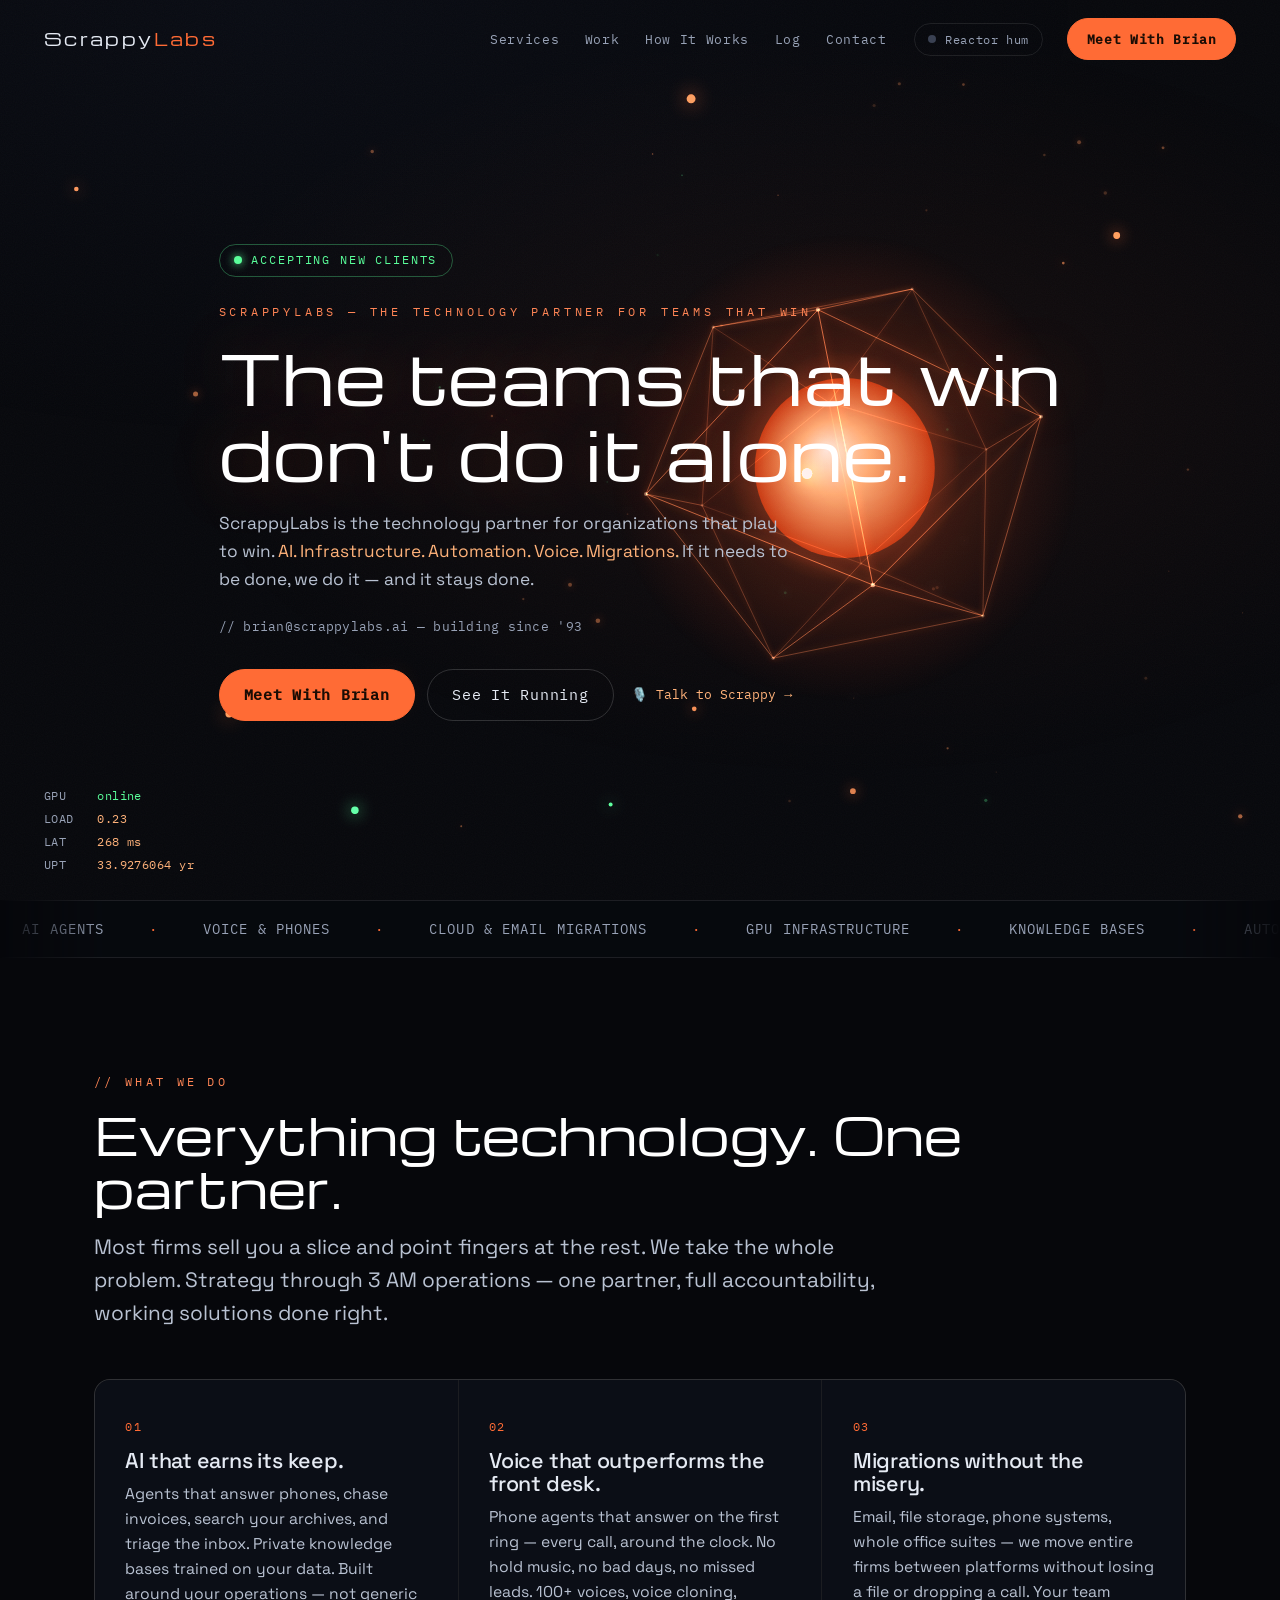
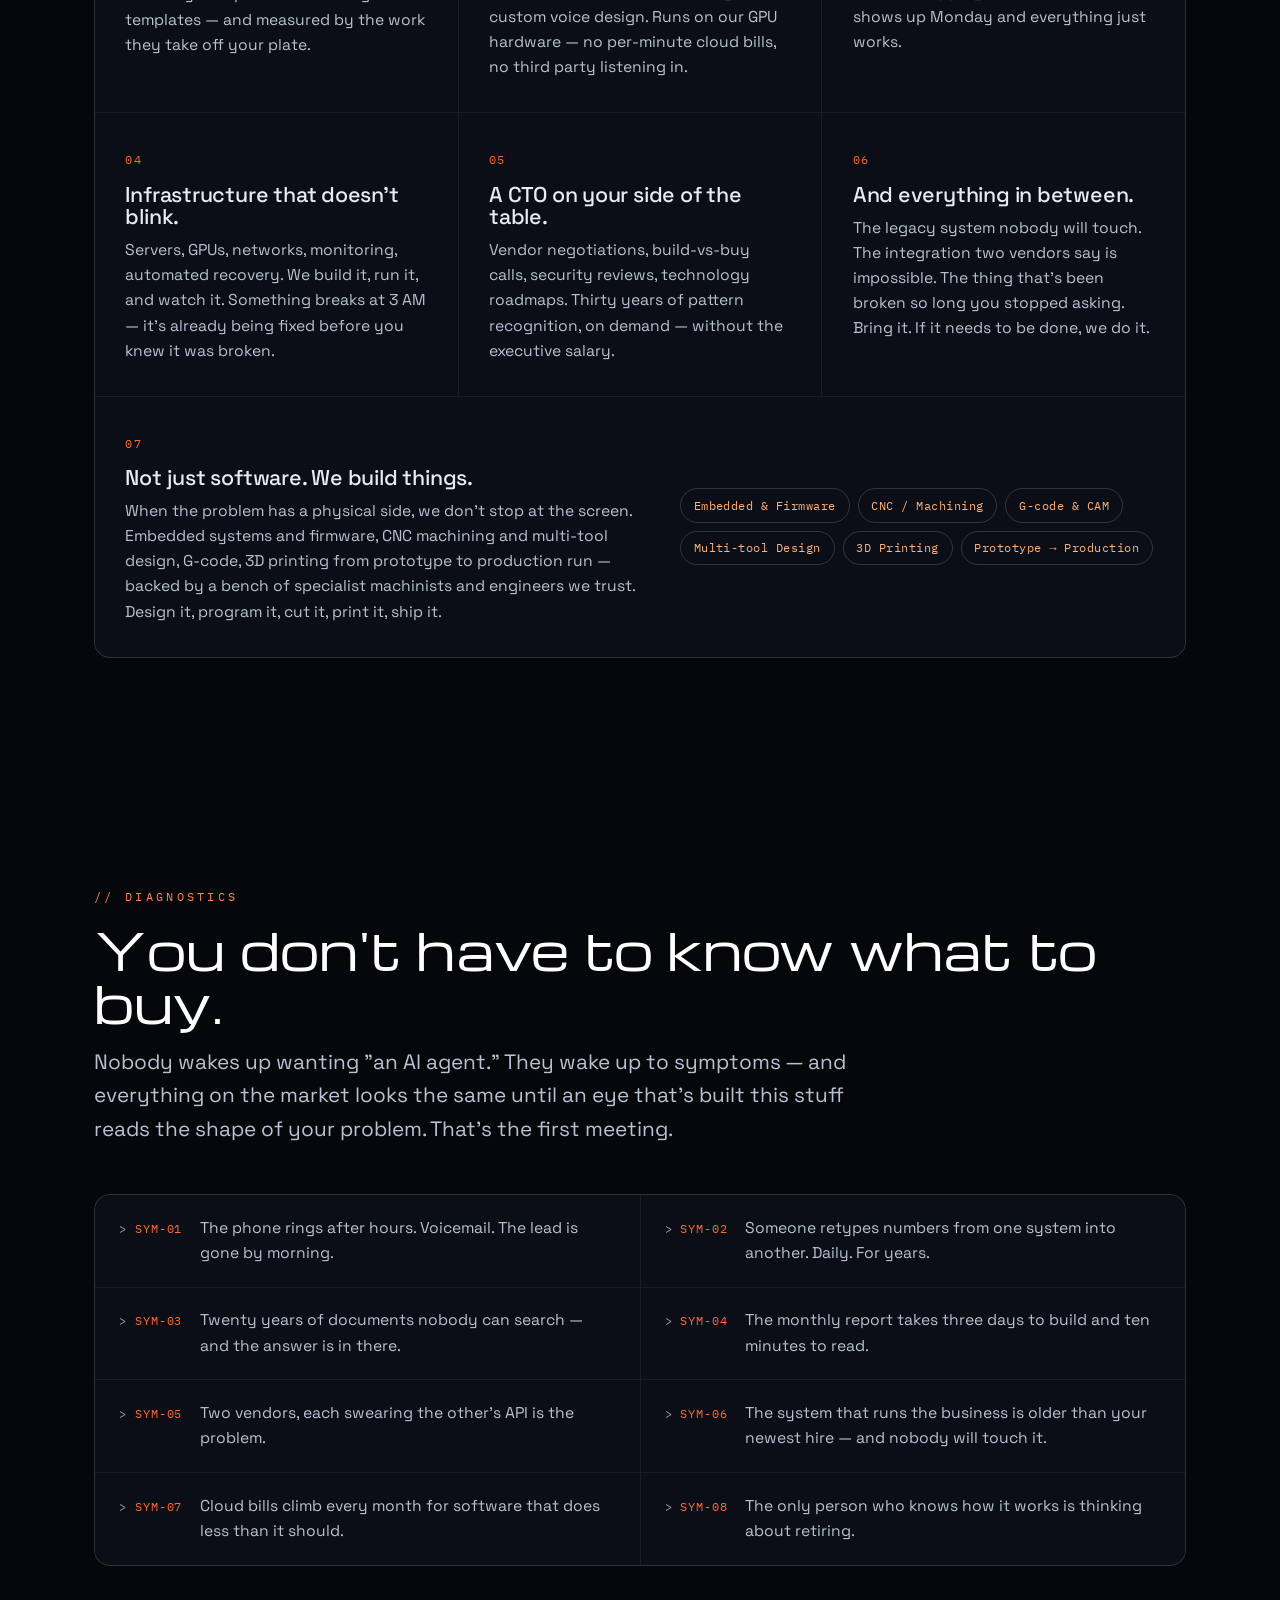
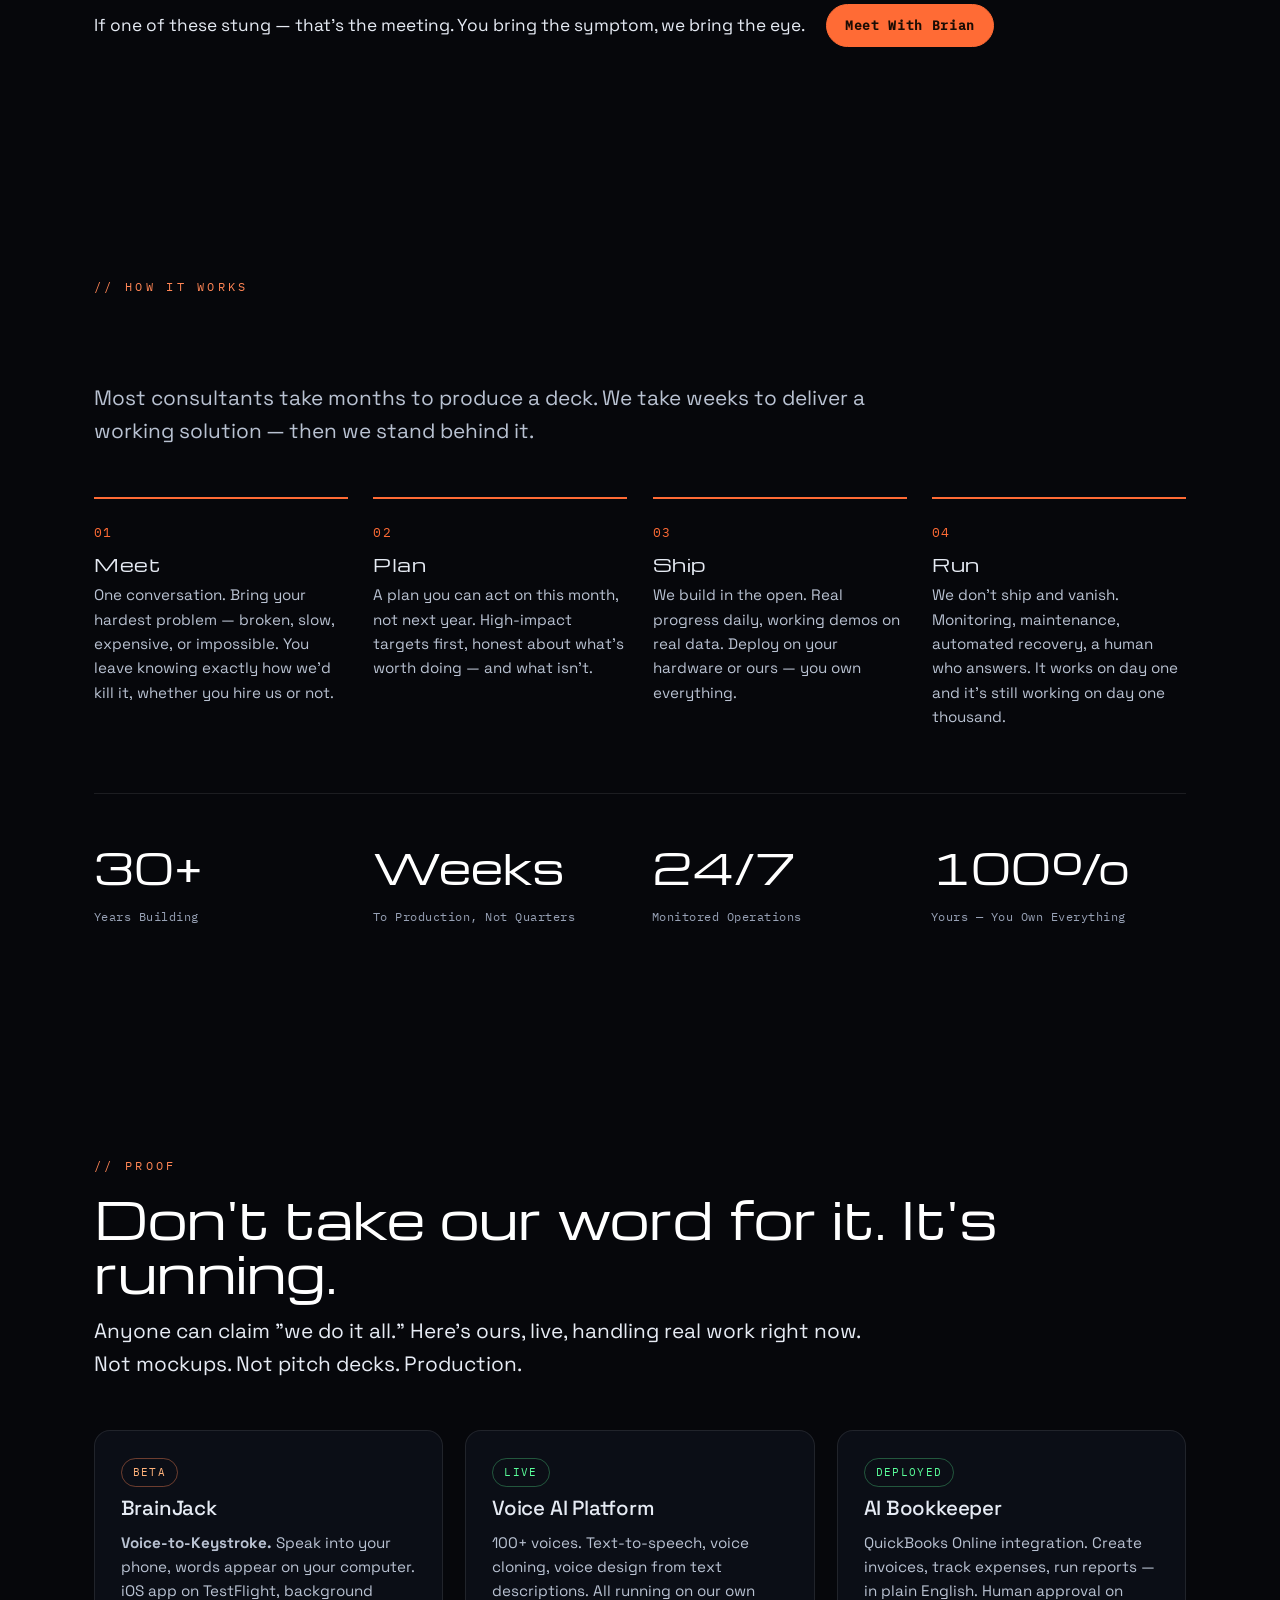
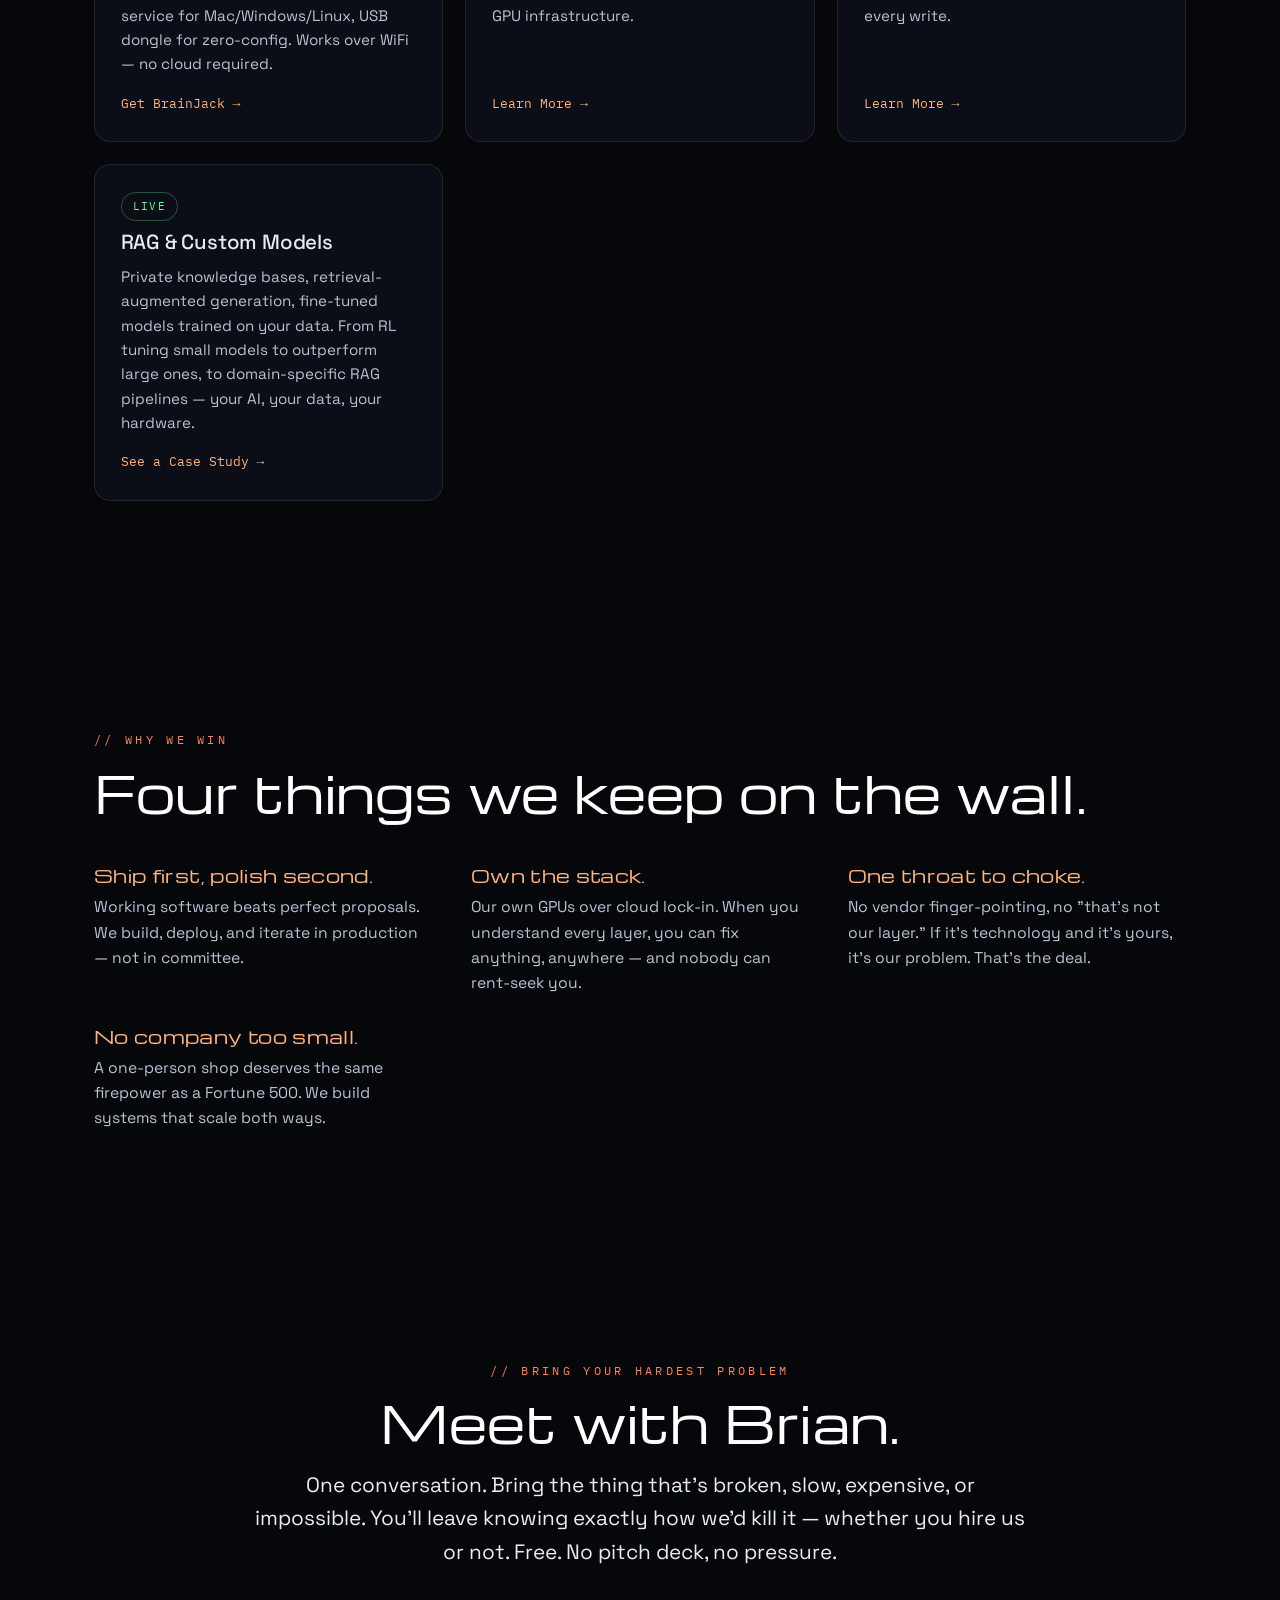
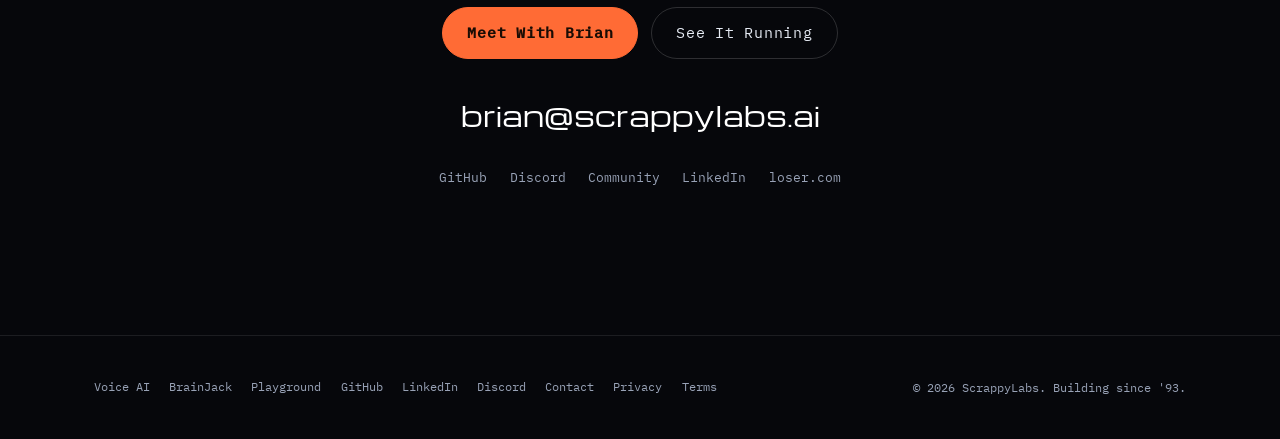
==== index.html @ 76e79419 "Rebrand: orbital-class compute-core dark theme Full visual rebrand inspired by the FAB25 orbital sho" ====
<!doctype html>
<html lang="en">
<head>
<meta charset="utf-8">
<meta name="viewport" content="width=device-width, initial-scale=1">
<title>ScrappyLabs — The Technology Partner for Teams That Win</title>
<meta name="description" content="AI. Infrastructure. Automation. Voice. Migrations. ScrappyLabs is the technology partner for organizations that play to win — one partner, full accountability, working software in weeks.">
<meta name="theme-color" content="#06070b">
<meta property="og:type" content="website">
<meta property="og:title" content="ScrappyLabs — The Technology Partner for Teams That Win">
<meta property="og:description" content="AI. Infrastructure. Automation. Voice. Migrations. If it needs to be done, we do it — and it stays done.">
<meta property="og:url" content="https://scrappylabs.ai/">
<meta property="og:image" content="https://scrappylabs.ai/og.jpg">
<meta property="og:image:width" content="1200">
<meta property="og:image:height" content="630">
<meta name="twitter:card" content="summary_large_image">
<link rel="icon" href="data:image/svg+xml,%3Csvg xmlns='http://www.w3.org/2000/svg' viewBox='0 0 64 64'%3E%3Crect width='64' height='64' rx='14' fill='%2306070b'/%3E%3Ccircle cx='32' cy='32' r='9' fill='%23ff6b35'/%3E%3Ccircle cx='32' cy='32' r='9' fill='none' stroke='%23ffb27a' stroke-width='1.5'/%3E%3Cg fill='none' stroke='%23ff6b35' stroke-width='2' opacity='.8'%3E%3Cellipse cx='32' cy='32' rx='20' ry='8' transform='rotate(28 32 32)'/%3E%3Cellipse cx='32' cy='32' rx='20' ry='8' transform='rotate(-28 32 32)'/%3E%3C/g%3E%3C/svg%3E">
<link rel="preload" href="assets/fonts/michroma-400.woff2" as="font" type="font/woff2" crossorigin>
<link rel="preload" href="assets/fonts/plexmono-400.woff2" as="font" type="font/woff2" crossorigin>
<link rel="stylesheet" href="styles.css">
</head>
<body>

<a class="skip" href="#hero">Skip to content</a>

<canvas id="core" aria-hidden="true"></canvas>
<div class="backdrop" aria-hidden="true"></div>
<div class="grain" aria-hidden="true"></div>

<header class="topbar">
  <a class="wordmark" href="#hero" aria-label="ScrappyLabs — home">Scrappy<b>Labs</b></a>
  <nav class="topnav" aria-label="Sections">
    <a href="#services">Services</a>
    <a href="#work">Work</a>
    <a href="#how">How It Works</a>
    <a href="/log">Log</a>
    <a href="#contact">Contact</a>
  </nav>
  <button id="hum-toggle" class="hum" type="button" aria-pressed="false" aria-label="Toggle reactor hum">
    <span class="hum-dot" aria-hidden="true"></span><span class="hum-label">Reactor hum</span>
  </button>
  <a class="btn btn-solid" href="mailto:brian@scrappylabs.ai">Meet With Brian</a>
</header>

<div class="hud" aria-hidden="true">
  <div class="hud-row"><span class="hud-k">GPU</span><span class="hud-v ok" id="t-gpu">online</span></div>
  <div class="hud-row"><span class="hud-k">LOAD</span><span class="hud-v" id="t-load">0.31</span></div>
  <div class="hud-row"><span class="hud-k">LAT</span><span class="hud-v" id="t-lat">240 ms</span></div>
  <div class="hud-row"><span class="hud-k">UPT</span><span class="hud-v" id="t-up">— yr</span></div>
</div>

<noscript>
  <p class="noscript-note">ScrappyLabs renders a live compute core here. With scripts off you still get the
  whole story below — the reactor just needs JavaScript.</p>
</noscript>

<main>

  <!-- ================================ HERO ================================ -->
  <section class="hero" id="hero">
    <div class="wrap">
      <span class="status"><span class="pip" aria-hidden="true"></span>Accepting new clients</span>
      <p class="kicker">ScrappyLabs — the technology partner for teams that win</p>
      <h1>The teams that win<br>don't do it alone.</h1>
      <p class="hero-sub">ScrappyLabs is the technology partner for organizations that play to win.
        <span class="em">AI. Infrastructure. Automation. Voice. Migrations.</span>
        If it needs to be done, we do it — and it stays done.</p>
      <p class="hero-meta">// brian@scrappylabs.ai — building since '93</p>
      <div class="hero-actions">
        <a class="btn btn-solid btn-lg" href="mailto:brian@scrappylabs.ai">Meet With Brian</a>
        <a class="btn btn-lg" href="#work">See It Running</a>
        <a class="talk" href="https://chatty.scrappylabs.ai/">🎙️ Talk to Scrappy →</a>
      </div>
    </div>
  </section>

  <!-- ============================== MARQUEE ============================== -->
  <div class="marquee" aria-hidden="true">
    <div class="marquee-track">
      <span>AI Agents</span><span>Voice &amp; Phones</span><span>Cloud &amp; Email Migrations</span><span>GPU Infrastructure</span><span>Knowledge Bases</span><span>Automation</span><span>Fractional CTO</span><span>Embedded &amp; CNC</span><span>3D Printing</span><span>24/7 Operations</span>
      <span>AI Agents</span><span>Voice &amp; Phones</span><span>Cloud &amp; Email Migrations</span><span>GPU Infrastructure</span><span>Knowledge Bases</span><span>Automation</span><span>Fractional CTO</span><span>Embedded &amp; CNC</span><span>3D Printing</span><span>24/7 Operations</span>
    </div>
  </div>

  <!-- ============================== SERVICES ============================== -->
  <section id="services">
    <div class="wrap">
      <p class="eyebrow reveal">// What We Do</p>
      <h2 class="h2 reveal">Everything technology. One partner.</h2>
      <p class="lede dim reveal d1">Most firms sell you a slice and point fingers at the rest. We take the whole
        problem. Strategy through 3 AM operations — one partner, full accountability, working solutions done right.</p>

      <div class="pillars">
        <div class="pillar reveal"><span class="n">01</span><h3>AI that earns its keep.</h3>
          <p>Agents that answer phones, chase invoices, search your archives, and triage the inbox. Private
          knowledge bases trained on your data. Built around your operations — not generic templates — and
          measured by the work they take off your plate.</p></div>
        <div class="pillar reveal d1"><span class="n">02</span><h3>Voice that outperforms the front desk.</h3>
          <p>Phone agents that answer on the first ring — every call, around the clock. No hold music, no bad
          days, no missed leads. 100+ voices, voice cloning, custom voice design. Runs on our GPU hardware —
          no per-minute cloud bills, no third party listening in.</p></div>
        <div class="pillar reveal d2"><span class="n">03</span><h3>Migrations without the misery.</h3>
          <p>Email, file storage, phone systems, whole office suites — we move entire firms between platforms
          without losing a file or dropping a call. Your team shows up Monday and everything just works.</p></div>
        <div class="pillar reveal"><span class="n">04</span><h3>Infrastructure that doesn't blink.</h3>
          <p>Servers, GPUs, networks, monitoring, automated recovery. We build it, run it, and watch it.
          Something breaks at 3 AM — it's already being fixed before you knew it was broken.</p></div>
        <div class="pillar reveal d1"><span class="n">05</span><h3>A CTO on your side of the table.</h3>
          <p>Vendor negotiations, build-vs-buy calls, security reviews, technology roadmaps. Thirty years of
          pattern recognition, on demand — without the executive salary.</p></div>
        <div class="pillar reveal d2"><span class="n">06</span><h3>And everything in between.</h3>
          <p>The legacy system nobody will touch. The integration two vendors say is impossible. The thing
          that's been broken so long you stopped asking. Bring it. If it needs to be done, we do it.</p></div>
        <div class="pillar wide reveal">
          <div><span class="n">07</span><h3>Not just software. We build things.</h3>
            <p>When the problem has a physical side, we don't stop at the screen. Embedded systems and firmware,
            CNC machining and multi-tool design, G-code, 3D printing from prototype to production run — backed by
            a bench of specialist machinists and engineers we trust. Design it, program it, cut it, print it, ship it.</p></div>
          <div class="chips">
            <span class="chip">Embedded &amp; Firmware</span><span class="chip">CNC / Machining</span>
            <span class="chip">G-code &amp; CAM</span><span class="chip">Multi-tool Design</span>
            <span class="chip">3D Printing</span><span class="chip">Prototype → Production</span>
          </div>
        </div>
      </div>
    </div>
  </section>

  <!-- ============================== DIAGNOSTICS ============================== -->
  <section id="diagnostics">
    <div class="wrap">
      <p class="eyebrow reveal">// Diagnostics</p>
      <h2 class="h2 reveal">You don't have to know what to buy.</h2>
      <p class="lede dim reveal d1">Nobody wakes up wanting "an AI agent." They wake up to symptoms — and
        everything on the market looks the same until an eye that's built this stuff reads the shape of
        your problem. That's the first meeting.</p>
      <ul class="symptoms" role="list">
        <li class="sym reveal"><span class="sym-id">SYM-01</span><p>The phone rings after hours. Voicemail. The lead is gone by morning.</p></li>
        <li class="sym reveal d1"><span class="sym-id">SYM-02</span><p>Someone retypes numbers from one system into another. Daily. For years.</p></li>
        <li class="sym reveal"><span class="sym-id">SYM-03</span><p>Twenty years of documents nobody can search — and the answer is in there.</p></li>
        <li class="sym reveal d1"><span class="sym-id">SYM-04</span><p>The monthly report takes three days to build and ten minutes to read.</p></li>
        <li class="sym reveal"><span class="sym-id">SYM-05</span><p>Two vendors, each swearing the other's API is the problem.</p></li>
        <li class="sym reveal d1"><span class="sym-id">SYM-06</span><p>The system that runs the business is older than your newest hire — and nobody will touch it.</p></li>
        <li class="sym reveal"><span class="sym-id">SYM-07</span><p>Cloud bills climb every month for software that does less than it should.</p></li>
        <li class="sym reveal d1"><span class="sym-id">SYM-08</span><p>The only person who knows how it works is thinking about retiring.</p></li>
      </ul>
      <p class="sym-closer reveal">If one of these stung — that's the meeting. You bring the symptom, we bring the eye.
        <a class="btn btn-solid" href="mailto:brian@scrappylabs.ai">Meet With Brian</a></p>
    </div>
  </section>

  <!-- ============================== HOW ============================== -->
  <section id="how">
    <div class="wrap">
      <p class="eyebrow reveal">// How It Works</p>
      <h2 class="h2 reveal">Meet. Plan. Ship. Run.</h2>
      <p class="lede dim reveal d1">Most consultants take months to produce a deck. We take weeks to deliver
        a working solution — then we stand behind it.</p>
      <div class="steps">
        <div class="step reveal"><span class="n">01</span><h3>Meet</h3>
          <p>One conversation. Bring your hardest problem — broken, slow, expensive, or impossible. You leave
          knowing exactly how we'd kill it, whether you hire us or not.</p></div>
        <div class="step reveal d1"><span class="n">02</span><h3>Plan</h3>
          <p>A plan you can act on this month, not next year. High-impact targets first, honest about what's
          worth doing — and what isn't.</p></div>
        <div class="step reveal d2"><span class="n">03</span><h3>Ship</h3>
          <p>We build in the open. Real progress daily, working demos on real data. Deploy on your hardware or
          ours — you own everything.</p></div>
        <div class="step reveal d3"><span class="n">04</span><h3>Run</h3>
          <p>We don't ship and vanish. Monitoring, maintenance, automated recovery, a human who answers. It
          works on day one and it's still working on day one thousand.</p></div>
      </div>
      <div class="stats">
        <div class="stat reveal"><div class="big">30+</div><div class="lab">Years Building</div></div>
        <div class="stat reveal d1"><div class="big">Weeks</div><div class="lab">To Production, Not Quarters</div></div>
        <div class="stat reveal d2"><div class="big">24/7</div><div class="lab">Monitored Operations</div></div>
        <div class="stat reveal d3"><div class="big">100%</div><div class="lab">Yours — You Own Everything</div></div>
      </div>
    </div>
  </section>

  <!-- ============================== PROOF ============================== -->
  <section id="work">
    <div class="wrap">
      <p class="eyebrow reveal">// Proof</p>
      <h2 class="h2 reveal">Don't take our word for it. It's running.</h2>
      <p class="lede reveal d1">Anyone can claim "we do it all." Here's ours, live, handling real work right now.
        <br>Not mockups. Not pitch decks. Production.</p>
      <div class="proof-grid">
        <article class="card reveal"><span class="tag beta">Beta</span>
          <h3>BrainJack</h3><p><strong>Voice-to-Keystroke.</strong> Speak into your phone, words appear on your
          computer. iOS app on TestFlight, background service for Mac/Windows/Linux, USB dongle for zero-config.
          Works over WiFi — no cloud required.</p>
          <a class="go" href="https://brainjack.ai">Get BrainJack</a></article>
        <article class="card reveal d1"><span class="tag">Live</span>
          <h3>Voice AI Platform</h3><p>100+ voices. Text-to-speech, voice cloning, voice design from text
          descriptions. All running on our own GPU infrastructure.</p>
          <a class="go" href="https://tts.scrappylabs.ai">Learn More</a></article>
        <article class="card reveal d2"><span class="tag">Deployed</span>
          <h3>AI Bookkeeper</h3><p>QuickBooks Online integration. Create invoices, track expenses, run reports —
          in plain English. Human approval on every write.</p>
          <a class="go" href="/qb-agent">Learn More</a></article>
        <article class="card reveal d3"><span class="tag">Live</span>
          <h3>RAG &amp; Custom Models</h3><p>Private knowledge bases, retrieval-augmented generation, fine-tuned
          models trained on your data. From RL tuning small models to outperform large ones, to domain-specific
          RAG pipelines — your AI, your data, your hardware.</p>
          <a class="go" href="/three-tier-memory">See a Case Study</a></article>
      </div>
    </div>
  </section>

  <!-- ============================== PRINCIPLES ============================== -->
  <section id="why">
    <div class="wrap">
      <p class="eyebrow reveal">// Why We Win</p>
      <h2 class="h2 reveal">Four things we keep on the wall.</h2>
      <div class="prin">
        <div class="reveal"><h3>Ship first, polish second.</h3>
          <p>Working software beats perfect proposals. We build, deploy, and iterate in production — not in committee.</p></div>
        <div class="reveal d1"><h3>Own the stack.</h3>
          <p>Our own GPUs over cloud lock-in. When you understand every layer, you can fix anything, anywhere —
          and nobody can rent-seek you.</p></div>
        <div class="reveal d2"><h3>One throat to choke.</h3>
          <p>No vendor finger-pointing, no "that's not our layer." If it's technology and it's yours, it's our
          problem. That's the deal.</p></div>
        <div class="reveal d3"><h3>No company too small.</h3>
          <p>A one-person shop deserves the same firepower as a Fortune 500. We build systems that scale both ways.</p></div>
      </div>
    </div>
  </section>

  <!-- ============================== CONTACT ============================== -->
  <section id="contact" class="contact">
    <div class="wrap">
      <p class="eyebrow reveal">// Bring Your Hardest Problem</p>
      <h2 class="h2 reveal">Meet with Brian.</h2>
      <p class="lede reveal d1">One conversation. Bring the thing that's broken, slow, expensive, or impossible.
        You'll leave knowing exactly how we'd kill it — whether you hire us or not. Free. No pitch deck, no pressure.</p>
      <div class="contact-actions reveal d1">
        <a class="btn btn-solid btn-lg" href="mailto:brian@scrappylabs.ai">Meet With Brian</a>
        <a class="btn btn-lg" href="#work">See It Running</a>
      </div>
      <a class="mail reveal d2" href="mailto:brian@scrappylabs.ai">brian@scrappylabs.ai</a>
      <div class="social reveal d2">
        <a href="https://github.com/scrappylabsai">GitHub</a>
        <a href="https://discord.gg/ekRv2zJCHT">Discord</a>
        <a href="https://www.patreon.com/cw/brianjack">Community</a>
        <a href="https://www.linkedin.com/in/brian-connelly-3b6a451">LinkedIn</a>
        <a href="https://loser.com">loser.com</a>
      </div>
    </div>
  </section>
</main>

<footer class="foot">
  <div class="wrap">
    <div class="foot-links">
      <a href="https://tts.scrappylabs.ai">Voice AI</a>
      <a href="https://brainjack.ai">BrainJack</a>
      <a href="/scrappy-tools">Playground</a>
      <a href="https://github.com/scrappylabsai">GitHub</a>
      <a href="https://www.linkedin.com/in/brian-connelly-3b6a451">LinkedIn</a>
      <a href="https://discord.gg/ekRv2zJCHT">Discord</a>
      <a href="mailto:brian@scrappylabs.ai">Contact</a>
      <a href="/privacy">Privacy</a>
      <a href="/tos">Terms</a>
    </div>
    <small>© <span id="year">2026</span> ScrappyLabs. Building since '93.</small>
  </div>
</footer>

<script type="module" src="js/main.js"></script>
</body>
</html>
---- styles.css ----
/* ===================================================================
   ScrappyLabs — orbital-class dark rebrand. Compute-core theme.
   =================================================================== */

@font-face{font-family:'Michroma';src:url('assets/fonts/michroma-400.woff2') format('woff2');font-weight:400;font-display:swap}
@font-face{font-family:'Space Grotesk';src:url('assets/fonts/spacegrotesk-var.woff2') format('woff2');font-weight:300 700;font-display:swap}
@font-face{font-family:'Plex Mono';src:url('assets/fonts/plexmono-400.woff2') format('woff2');font-weight:400;font-display:swap}
@font-face{font-family:'Plex Mono';src:url('assets/fonts/plexmono-500.woff2') format('woff2');font-weight:500;font-display:swap}

:root{
  --bg:#06070b; --bg2:#0b0e16; --panel:#0d111b;
  --ink:#e6ebf4; --body:#b9c2d2; --muted:#98a2b6;
  --line:rgba(255,255,255,.09); --line2:rgba(255,255,255,.16);
  --amber:#ff6b35; --amber-hi:#ff8555; --amber-ink:#ffb27a;
  --green:#5aff9a; --green-dim:#2ed573;
  --disp:'Michroma',sans-serif;
  --sans:'Space Grotesk',system-ui,sans-serif;
  --mono:'Plex Mono',ui-monospace,monospace;
  --wrap:1180px;
}

*{box-sizing:border-box}
html{scroll-behavior:smooth; overflow-x:hidden}
@media (prefers-reduced-motion:reduce){html{scroll-behavior:auto}}
body{
  margin:0; background:var(--bg); color:var(--body);
  font-family:var(--sans); font-size:17px; line-height:1.6;
  -webkit-font-smoothing:antialiased; overflow-x:hidden;
}
h1,h2,h3{color:var(--ink); line-height:1.05; margin:0; font-weight:500}
p{margin:0}
a{color:inherit; text-decoration:none}

/* ---- skip + focus ---- */
.skip{position:fixed; left:12px; top:-60px; z-index:100; background:var(--amber); color:#1a0c04;
  padding:.6rem 1rem; border-radius:8px; font-weight:600; transition:top .15s}
.skip:focus{top:12px}
:focus-visible{outline:2.5px solid var(--amber-hi); outline-offset:3px; border-radius:4px}

.wrap{max-width:var(--wrap); margin:0 auto; padding:0 clamp(20px,5vw,44px)}
.mono{font-family:var(--mono)}
.kicker{font-family:var(--mono); font-size:.74rem; letter-spacing:.32em; text-transform:uppercase;
  color:var(--amber-hi); margin-bottom:1.1rem}

/* =============================== backdrop =============================== */
#core{position:fixed; inset:0; width:100vw; height:100vh; z-index:0; pointer-events:none}
.backdrop{position:fixed; inset:0; z-index:0; pointer-events:none;
  background:
    radial-gradient(90% 70% at 66% 45%, rgba(255,107,53,.06), transparent 60%),
    radial-gradient(120% 90% at 20% 0%, rgba(60,90,160,.05), transparent 55%);
}
.grain{position:fixed; inset:0; z-index:0; pointer-events:none; opacity:.035; mix-blend-mode:screen;
  background-image:url("data:image/svg+xml,%3Csvg xmlns='http://www.w3.org/2000/svg' width='140' height='140'%3E%3Cfilter id='n'%3E%3CfeTurbulence type='fractalNoise' baseFrequency='.9' numOctaves='2'/%3E%3C/filter%3E%3Crect width='100%25' height='100%25' filter='url(%23n)'/%3E%3C/svg%3E")}
main,.topbar,.hud,.foot{position:relative; z-index:2}

/* =============================== topbar =============================== */
.topbar{position:fixed; top:0; left:0; right:0; z-index:40;
  display:flex; align-items:center; gap:1.5rem;
  padding:1.1rem clamp(20px,5vw,44px);
  transition:background .3s, border-color .3s, backdrop-filter .3s;
  border-bottom:1px solid transparent}
html.scrolled .topbar{background:rgba(6,7,11,.72); backdrop-filter:blur(14px); border-bottom-color:var(--line)}
.wordmark{font-family:var(--disp); font-size:1.06rem; letter-spacing:.14em; color:var(--ink); white-space:nowrap}
.wordmark b{color:var(--amber); font-weight:400}
.topnav{display:flex; gap:1.6rem; margin-left:auto; font-family:var(--mono); font-size:.82rem; letter-spacing:.05em}
.topnav a{color:var(--muted); padding:.3rem 0; position:relative; transition:color .2s}
.topnav a:hover,.topnav a[aria-current]{color:var(--ink)}
.topnav a[aria-current]::after{content:''; position:absolute; left:0; right:0; bottom:-3px; height:1.5px; background:var(--amber)}
.btn{display:inline-flex; align-items:center; gap:.5rem; font-family:var(--mono); font-size:.82rem;
  letter-spacing:.05em; padding:.62rem 1.15rem; border-radius:999px; border:1px solid var(--line2);
  color:var(--ink); background:transparent; cursor:pointer; transition:.2s; white-space:nowrap}
.btn:hover{border-color:var(--amber); color:#fff}
.btn-solid{background:var(--amber); border-color:var(--amber); color:#1a0c04; font-weight:600}
.btn-solid:hover{background:var(--amber-hi); border-color:var(--amber-hi); color:#150a03}
.btn-lg{font-size:.92rem; padding:.82rem 1.5rem}
.hum{display:inline-flex; align-items:center; gap:.55rem; margin-left:.2rem;
  font-family:var(--mono); font-size:.74rem; letter-spacing:.05em; color:var(--muted);
  border:1px solid var(--line); background:transparent; border-radius:999px; padding:.5rem .85rem; cursor:pointer; transition:.2s}
.hum:hover{border-color:var(--line2); color:var(--body)}
.hum-dot{width:8px; height:8px; border-radius:50%; background:#3a4152; transition:.25s}
.hum[aria-pressed=true] .hum-dot{background:var(--amber); box-shadow:0 0 10px var(--amber)}
@media(max-width:860px){.topnav{display:none} .wordmark{margin-right:auto}}

/* =============================== HUD =============================== */
.hud{position:fixed; left:clamp(20px,5vw,44px); bottom:26px; z-index:30;
  display:grid; gap:.28rem; font-family:var(--mono); font-size:.72rem; letter-spacing:.04em;
  transition:opacity .4s}
html.scrolled .hud{opacity:0; pointer-events:none}
.hud-row{display:grid; grid-template-columns:42px auto; align-items:baseline; gap:.7rem}
.hud-k{color:var(--muted)}
.hud-v{color:var(--amber-ink)}
.hud-v.ok{color:var(--green)}
@media(max-width:860px){.hud{display:none}}

/* =============================== hero =============================== */
.hero{min-height:100svh; display:flex; flex-direction:column; justify-content:center;
  padding-top:9rem; padding-bottom:5rem}
.hero .wrap{max-width:var(--wrap)}
.status{display:inline-flex; align-items:center; gap:.6rem; font-family:var(--mono);
  font-size:.72rem; letter-spacing:.16em; text-transform:uppercase; color:var(--green);
  border:1px solid rgba(90,255,154,.32); border-radius:999px; padding:.42rem .9rem; margin-bottom:1.6rem}
.status .pip{width:8px; height:8px; border-radius:50%; background:var(--green); box-shadow:0 0 10px var(--green)}
@media(prefers-reduced-motion:no-preference){.status .pip{animation:blink 2.4s infinite}}
@keyframes blink{0%,72%,100%{opacity:1}80%,92%{opacity:.35}}
.hero h1{font-family:var(--disp); font-weight:400; letter-spacing:.015em;
  font-size:clamp(2.05rem,5.2vw,4.3rem); line-height:1.14; color:#fff; margin:.2rem 0 1.2rem;
  max-width:15ch; text-shadow:0 0 60px rgba(255,107,53,.28)}
.hero-sub{max-width:52ch; color:var(--body); font-size:1.08rem}
.hero-sub .em{color:var(--amber-ink)}
.hero-meta{font-family:var(--mono); font-size:.82rem; color:var(--muted); margin-top:1.4rem; letter-spacing:.02em}
.hero-actions{display:flex; flex-wrap:wrap; align-items:center; gap:.8rem; margin-top:2rem}
.hero-actions .talk{color:var(--amber-ink); font-family:var(--mono); font-size:.84rem; margin-left:.3rem}
.hero-actions .talk:hover{color:var(--amber-hi)}

/* =============================== marquee =============================== */
.marquee{border-top:1px solid var(--line); border-bottom:1px solid var(--line);
  padding:1.05rem 0; overflow:hidden; -webkit-mask-image:linear-gradient(90deg,transparent,#000 8%,#000 92%,transparent);
          mask-image:linear-gradient(90deg,transparent,#000 8%,#000 92%,transparent);
  background:rgba(9,11,17,.55)}
.marquee-track{display:flex; gap:0; width:max-content; font-family:var(--mono); font-size:.86rem;
  letter-spacing:.08em; text-transform:uppercase; color:var(--muted); will-change:transform}
@media(prefers-reduced-motion:no-preference){.marquee-track{animation:scroll 46s linear infinite}}
.marquee-track span{padding:0 1.4rem; white-space:nowrap}
.marquee-track span::after{content:'·'; color:var(--amber); margin-left:2.8rem}
@keyframes scroll{to{transform:translateX(-50%)}}

/* =============================== sections =============================== */
section{padding:clamp(4.5rem,9vw,7.5rem) 0}
.eyebrow{font-family:var(--mono); font-size:.74rem; letter-spacing:.28em; text-transform:uppercase;
  color:var(--amber-hi); margin-bottom:1rem}
.h2{font-family:var(--disp); font-weight:400; font-size:clamp(1.9rem,4.2vw,3.1rem); color:#fff;
  letter-spacing:.005em; line-height:1.08; margin-bottom:1rem}
.lede{font-size:clamp(1.1rem,2vw,1.3rem); color:var(--ink); max-width:60ch}
.lede.dim{color:var(--body)}

/* pillars */
.pillars{display:grid; grid-template-columns:repeat(auto-fit,minmax(300px,1fr)); gap:1px;
  margin-top:3rem; border:1px solid var(--line); border-radius:16px; overflow:hidden; background:var(--line)}
.pillar{background:var(--bg2); padding:2rem 1.9rem; transition:background .3s}
.pillar:hover{background:var(--panel)}
.pillar .n{font-family:var(--mono); font-size:.78rem; color:var(--amber); letter-spacing:.1em}
.pillar h3{font-size:1.34rem; margin:.7rem 0 .6rem; letter-spacing:-.01em}
.pillar p{font-size:.98rem; color:var(--body)}
.pillar.wide{grid-column:1/-1; display:grid; grid-template-columns:1.1fr 1fr; gap:2rem; align-items:center}
.chips{display:flex; flex-wrap:wrap; gap:.5rem}
.chip{font-family:var(--mono); font-size:.76rem; letter-spacing:.04em; color:var(--amber-ink);
  border:1px solid var(--line2); border-radius:999px; padding:.4rem .8rem}
@media(max-width:720px){.pillar.wide{grid-template-columns:1fr}}

/* diagnostics */
.symptoms{list-style:none; margin:3rem 0 0; padding:0; display:grid;
  grid-template-columns:repeat(auto-fit,minmax(min(420px,100%),1fr)); gap:1px;
  border:1px solid var(--line); border-radius:16px; overflow:hidden; background:var(--line)}
.sym{background:var(--bg2); padding:1.3rem 1.5rem; display:grid; grid-template-columns:auto 1fr;
  gap:1.1rem; align-items:baseline; transition:background .3s}
.sym:hover{background:var(--panel)}
.sym-id{font-family:var(--mono); font-size:.72rem; letter-spacing:.08em; color:var(--amber); white-space:nowrap}
.sym-id::before{content:'> '; color:var(--muted)}
.sym p{font-size:.98rem; color:var(--body)}
.sym-closer{margin-top:2.4rem; display:flex; flex-wrap:wrap; align-items:center; gap:1.3rem;
  font-size:1.08rem; color:var(--ink)}

/* how it works */
.steps{display:grid; grid-template-columns:repeat(auto-fit,minmax(230px,1fr)); gap:1.6rem; margin-top:3rem}
.step{border-top:2px solid var(--amber); padding-top:1.2rem}
.step .n{font-family:var(--mono); font-size:.82rem; color:var(--amber); letter-spacing:.1em}
.step h3{font-family:var(--disp); font-size:1.15rem; margin:.6rem 0 .6rem; letter-spacing:.03em}
.step p{font-size:.95rem; color:var(--body)}
.stats{display:grid; grid-template-columns:repeat(auto-fit,minmax(160px,1fr)); gap:1.5rem; margin-top:4rem;
  border-top:1px solid var(--line); padding-top:2.5rem}
.stat .big{font-family:var(--disp); font-size:clamp(1.8rem,4vw,2.6rem); color:#fff}
.stat .lab{font-family:var(--mono); font-size:.76rem; color:var(--muted); letter-spacing:.04em; margin-top:.4rem}

/* proof */
.proof-grid{display:grid; grid-template-columns:repeat(auto-fit,minmax(280px,1fr)); gap:1.4rem; margin-top:3rem}
.card{background:var(--bg2); border:1px solid var(--line); border-radius:16px; padding:1.7rem 1.6rem;
  display:flex; flex-direction:column; gap:.7rem; transition:.25s}
.card:hover{border-color:var(--line2); transform:translateY(-3px)}
.tag{align-self:flex-start; font-family:var(--mono); font-size:.68rem; letter-spacing:.12em; text-transform:uppercase;
  padding:.3rem .7rem; border-radius:999px; border:1px solid rgba(90,255,154,.3); color:var(--green)}
.tag.beta{border-color:rgba(255,133,85,.4); color:var(--amber-ink)}
.card h3{font-size:1.28rem; letter-spacing:-.01em}
.card p{font-size:.95rem; color:var(--body); flex:1}
.card .go{font-family:var(--mono); font-size:.82rem; color:var(--amber-ink); margin-top:.3rem}
.card .go:hover{color:var(--amber-hi)}
.card .go::after{content:' →'}

/* principles */
.prin{display:grid; grid-template-columns:repeat(auto-fit,minmax(250px,1fr)); gap:2rem 2.4rem; margin-top:3rem}
.prin div h3{font-family:var(--disp); font-size:1.1rem; letter-spacing:.02em; margin-bottom:.6rem; color:var(--amber-ink)}
.prin div p{font-size:.98rem; color:var(--body)}

/* contact */
.contact{text-align:center}
.contact .h2{margin-inline:auto}
.contact .lede{margin:1.2rem auto 0}
.contact-actions{display:flex; flex-wrap:wrap; gap:.8rem; justify-content:center; margin-top:2.4rem}
.mail{font-family:var(--disp); font-size:clamp(1.1rem,2.6vw,1.7rem); color:#fff; margin-top:2.2rem; display:inline-block}
.mail:hover{color:var(--amber-hi)}
.social{display:flex; gap:1.4rem; justify-content:center; margin-top:1.8rem; font-family:var(--mono);
  font-size:.82rem; color:var(--muted); flex-wrap:wrap}
.social a:hover{color:var(--ink)}

/* footer */
.foot{border-top:1px solid var(--line); padding:2.6rem 0; margin-top:2rem}
.foot .wrap{display:flex; flex-wrap:wrap; gap:1rem 2rem; align-items:center; justify-content:space-between}
.foot-links{display:flex; flex-wrap:wrap; gap:1.2rem; font-family:var(--mono); font-size:.78rem; color:var(--muted)}
.foot-links a:hover{color:var(--body)}
.foot small{font-family:var(--mono); font-size:.76rem; color:var(--muted)}

/* =============================== reveals =============================== */
html.reveal-armed .reveal{opacity:0; transform:translateY(22px); transition:opacity .7s ease, transform .7s cubic-bezier(.2,.7,.2,1)}
html.reveal-armed .reveal.in{opacity:1; transform:none}
html.reveal-armed .reveal.d1{transition-delay:.08s}
html.reveal-armed .reveal.d2{transition-delay:.16s}
html.reveal-armed .reveal.d3{transition-delay:.24s}

.noscript-note{position:relative; z-index:3; max-width:60ch; margin:6rem auto 0; padding:1rem 1.4rem;
  border:1px solid var(--line2); border-radius:10px; font-family:var(--mono); font-size:.85rem; color:var(--body)}

/* =============================== mobile =============================== */
@media(max-width:620px){
  body{font-size:16px}
  .topbar{gap:.7rem; padding:.85rem clamp(16px,4vw,44px)}
  #hum-toggle{display:none}
  .btn{padding:.55rem .95rem; font-size:.78rem}
  .wordmark{font-size:.98rem}
  .hero{padding-top:7rem}
  .hero-actions{gap:.6rem}
  .hero-actions .btn{width:100%; justify-content:center}
  .hero-actions .talk{margin-left:0}
  .hud{display:none}
  #core{opacity:.5}            /* keep hero copy legible over the core on phones */
}
@media(max-width:520px){
  .hero h1{font-size:clamp(1.55rem,7.2vw,1.95rem); letter-spacing:.01em; text-shadow:0 0 34px rgba(255,107,53,.4)}
  .hero-sub{font-size:1rem}
  .h2{font-size:clamp(1.7rem,7vw,2.3rem)}
  .pillar{padding:1.6rem 1.4rem}
}
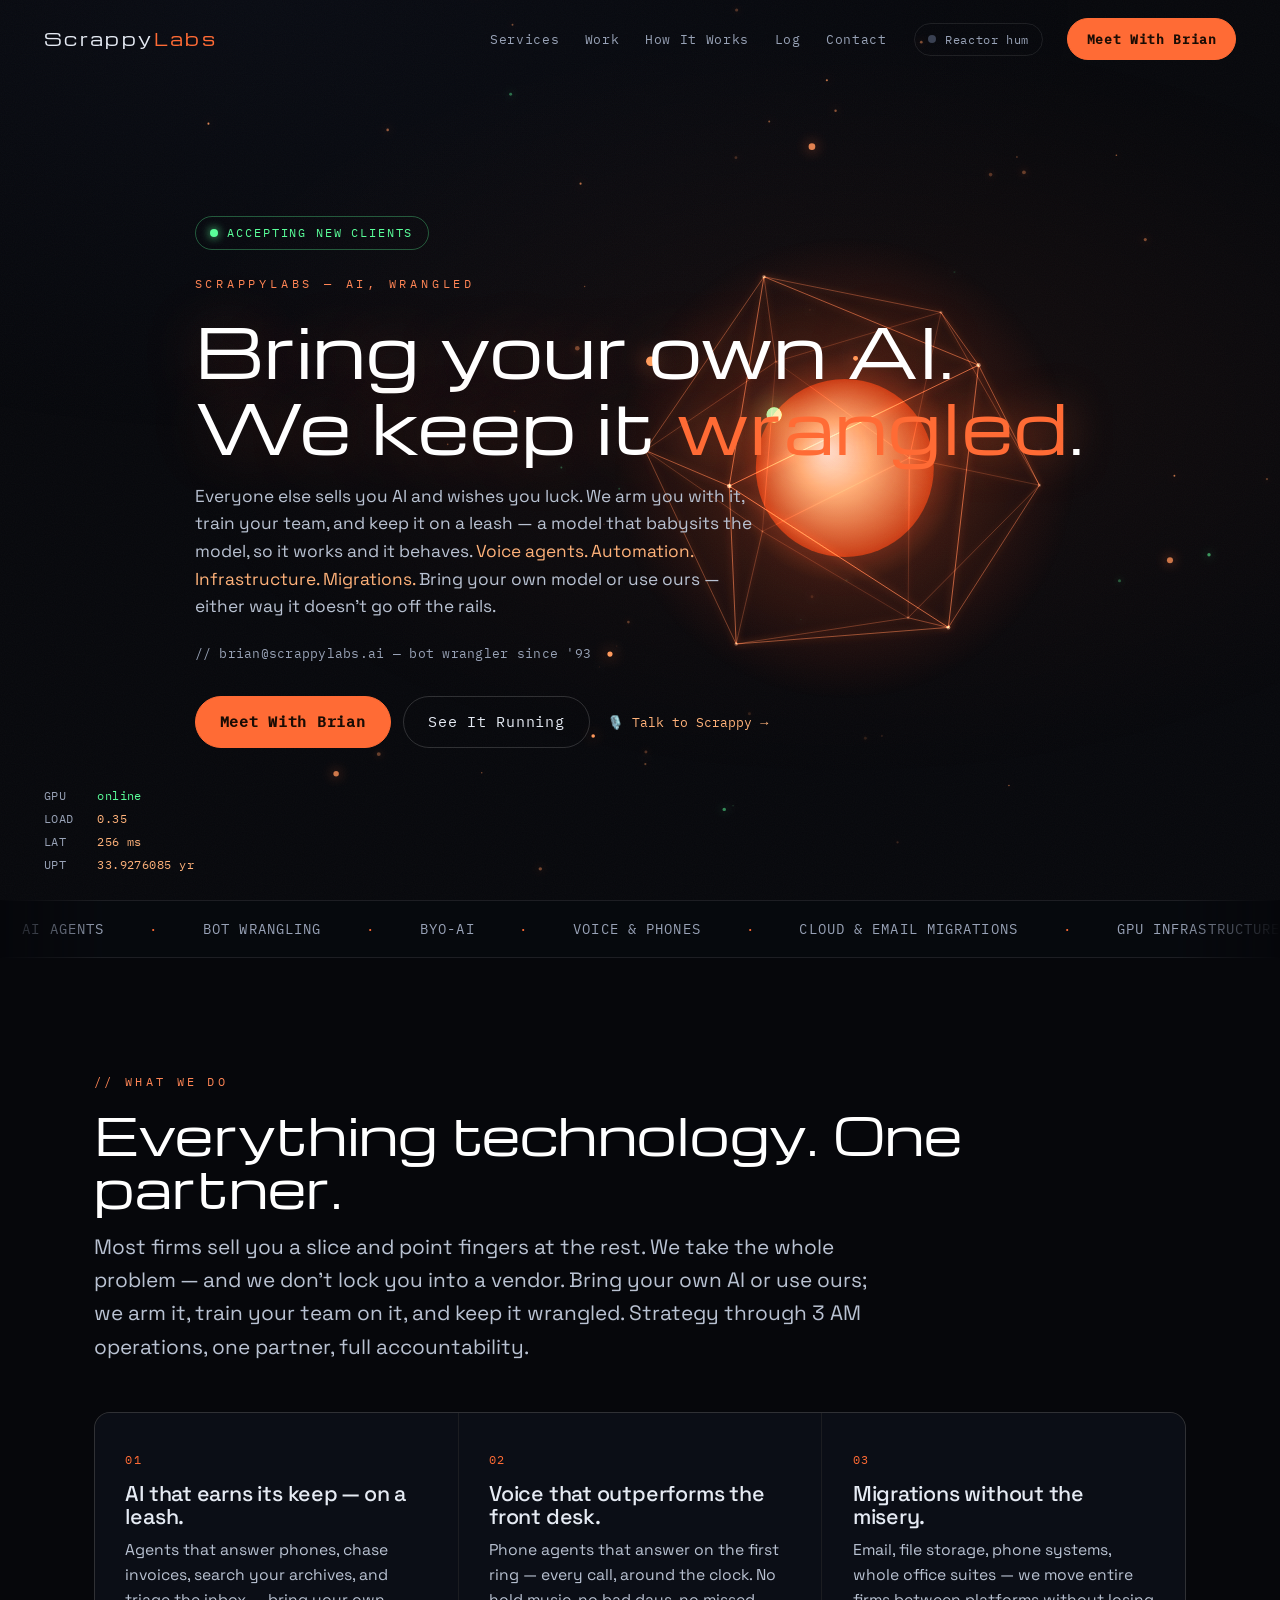
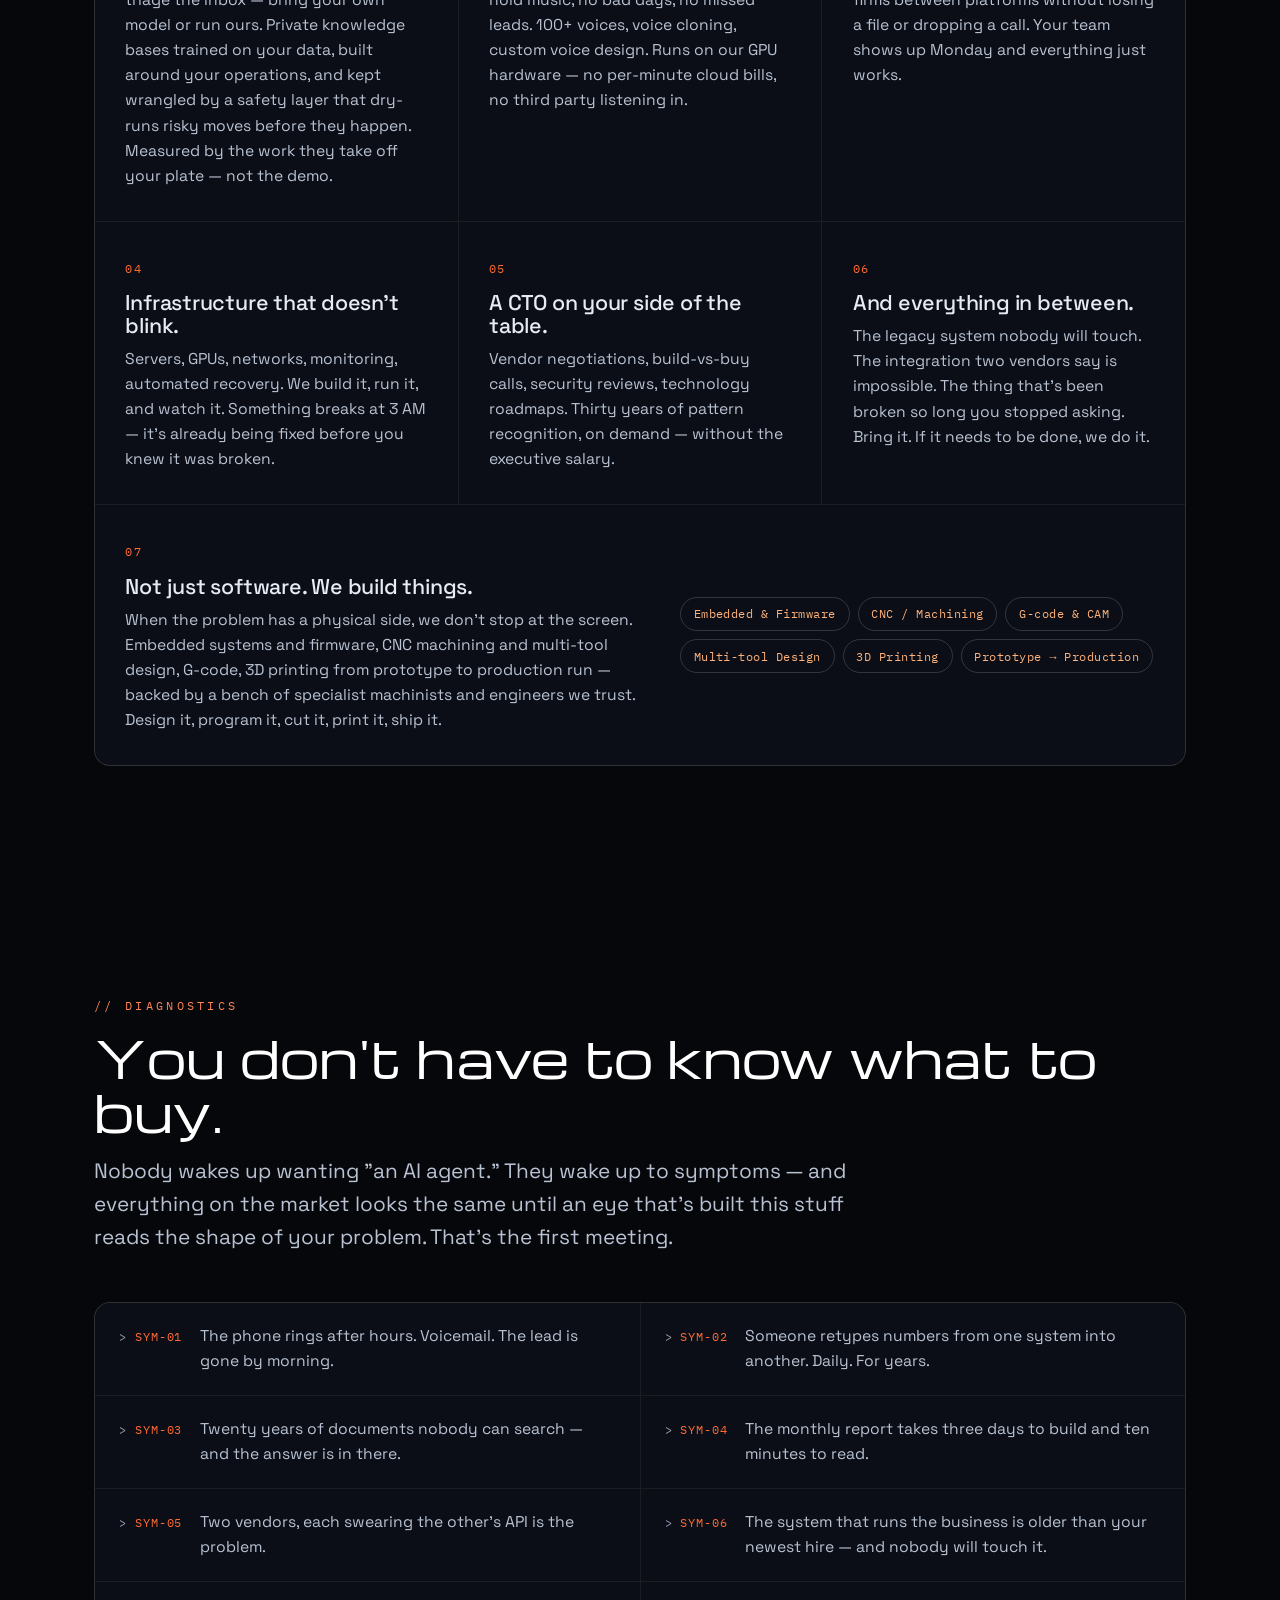
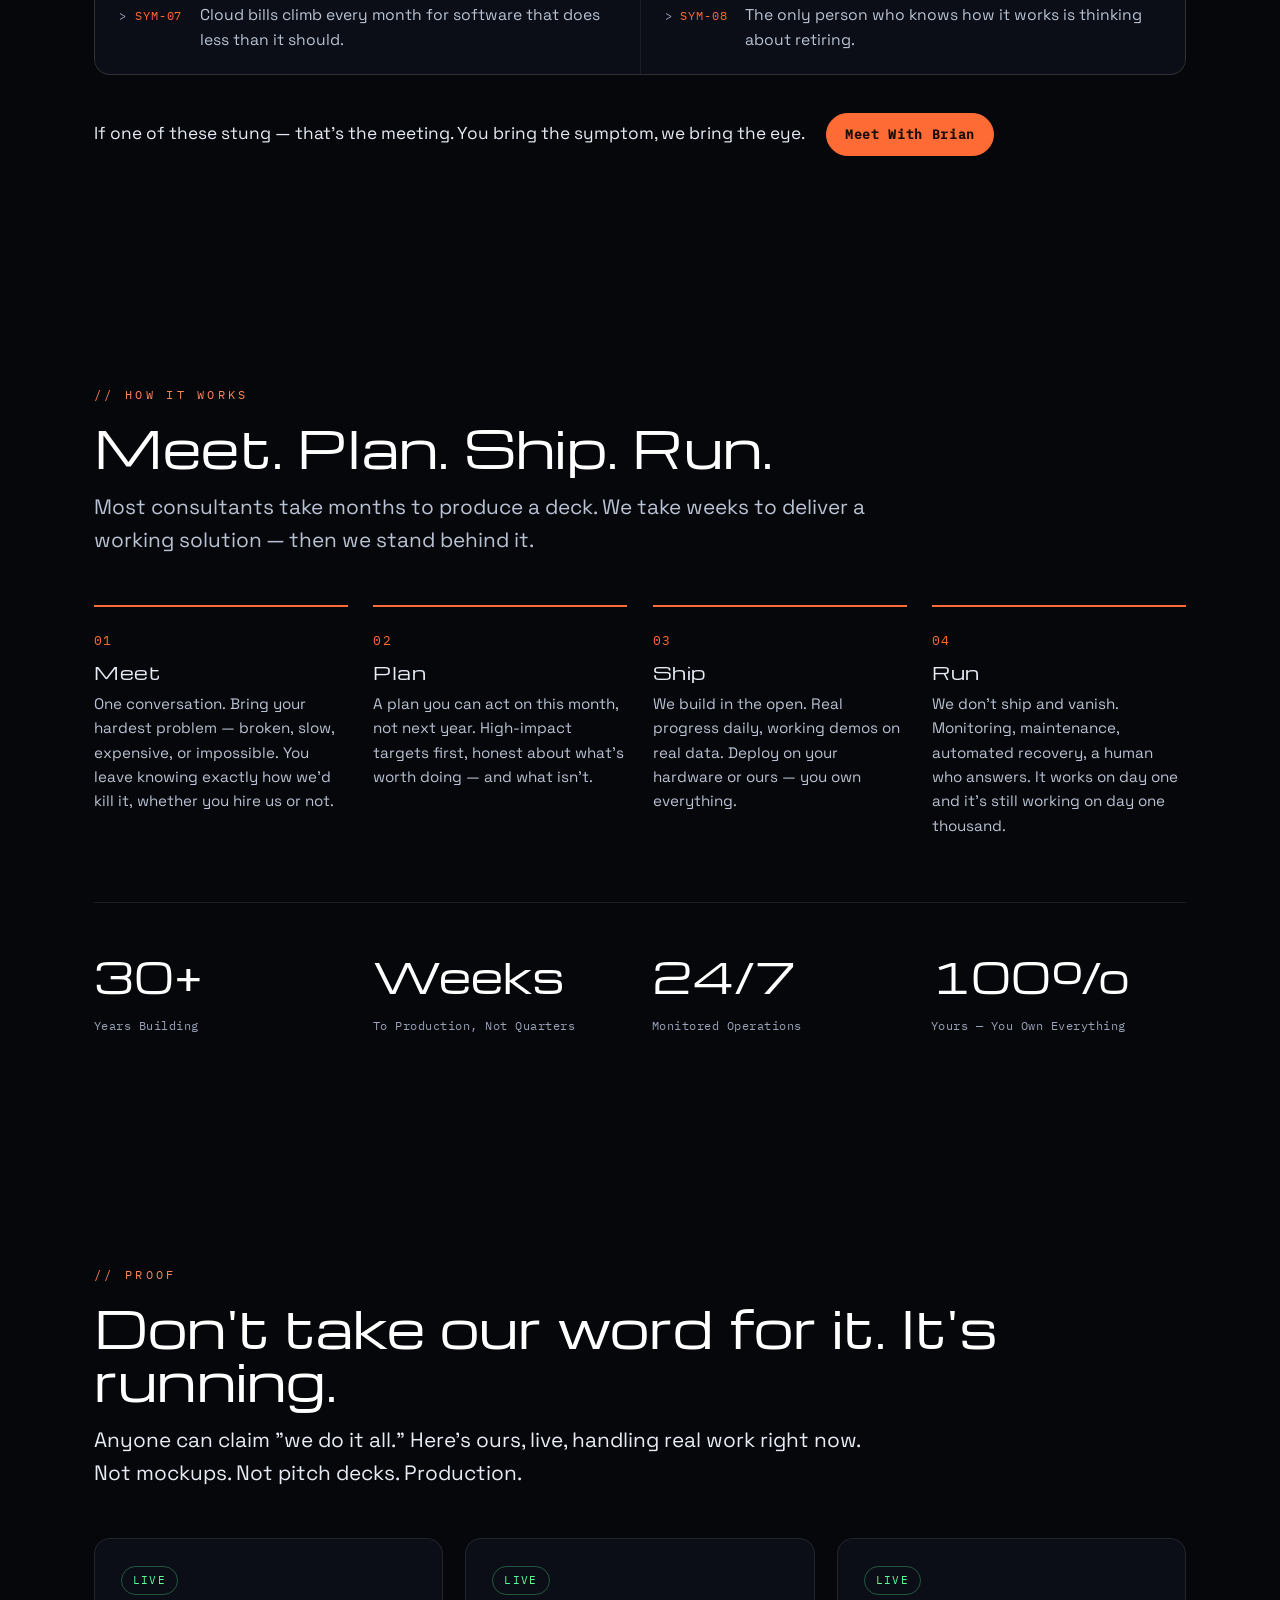
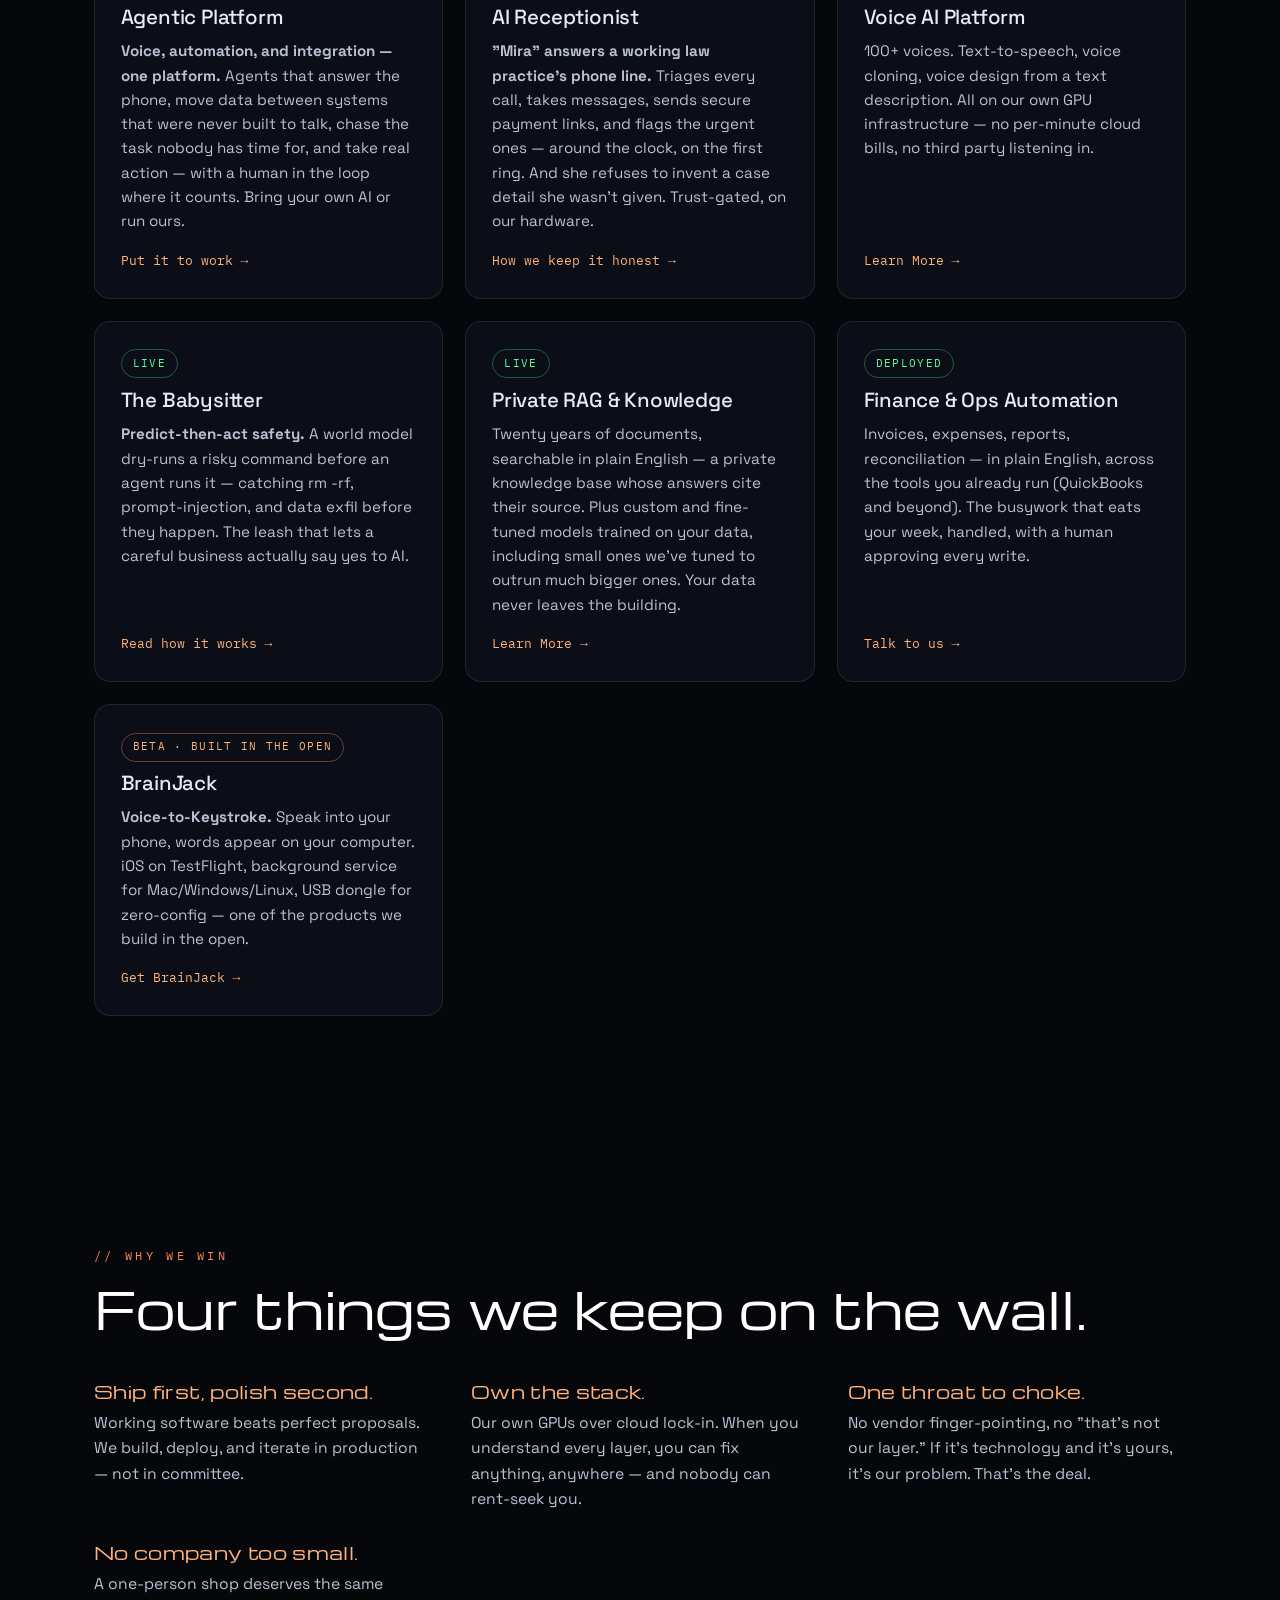
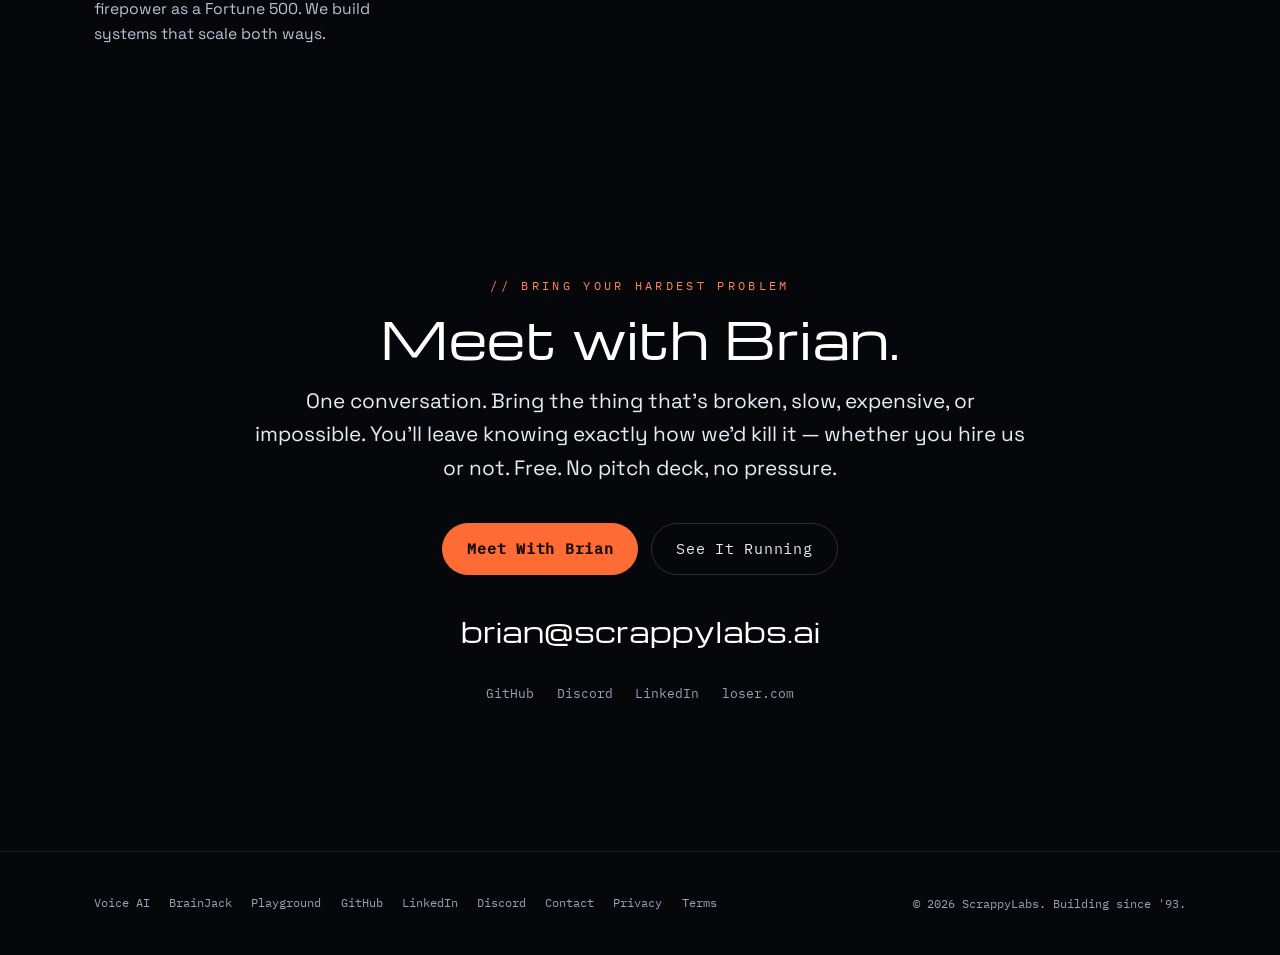
==== commit 29a3fdb3: "Rebrand messaging: Bot-Wrangler / BYO-AI, babysitter article, proof reorder - Hero -> "Bring your ow" ====
--- a/index.html
+++ b/index.html
@@ -3,12 +3,12 @@
 <head>
 <meta charset="utf-8">
 <meta name="viewport" content="width=device-width, initial-scale=1">
-<title>ScrappyLabs — The Technology Partner for Teams That Win</title>
-<meta name="description" content="AI. Infrastructure. Automation. Voice. Migrations. ScrappyLabs is the technology partner for organizations that play to win — one partner, full accountability, working software in weeks.">
+<title>ScrappyLabs — Bring Your Own AI. We Keep It Wrangled.</title>
+<meta name="description" content="We don't sell you AI — we arm you with it, train your team, and keep it wrangled. Voice agents, automation, infrastructure, migrations. Bring your own model or use ours; either way it works and it behaves.">
 <meta name="theme-color" content="#06070b">
 <meta property="og:type" content="website">
-<meta property="og:title" content="ScrappyLabs — The Technology Partner for Teams That Win">
-<meta property="og:description" content="AI. Infrastructure. Automation. Voice. Migrations. If it needs to be done, we do it — and it stays done.">
+<meta property="og:title" content="ScrappyLabs — Bring Your Own AI. We Keep It Wrangled.">
+<meta property="og:description" content="We arm you with AI, train your team, and keep it wrangled — a model that babysits the model, so it works and it behaves. Bring your own or use ours.">
 <meta property="og:url" content="https://scrappylabs.ai/">
 <meta property="og:image" content="https://scrappylabs.ai/og.jpg">
 <meta property="og:image:width" content="1200">
@@ -60,12 +60,12 @@
   <section class="hero" id="hero">
     <div class="wrap">
       <span class="status"><span class="pip" aria-hidden="true"></span>Accepting new clients</span>
-      <p class="kicker">ScrappyLabs — the technology partner for teams that win</p>
-      <h1>The teams that win<br>don't do it alone.</h1>
-      <p class="hero-sub">ScrappyLabs is the technology partner for organizations that play to win.
-        <span class="em">AI. Infrastructure. Automation. Voice. Migrations.</span>
-        If it needs to be done, we do it — and it stays done.</p>
-      <p class="hero-meta">// brian@scrappylabs.ai — building since '93</p>
+      <p class="kicker">ScrappyLabs — AI, wrangled</p>
+      <h1>Bring your own AI.<br>We keep it <span class="hl">wrangled</span>.</h1>
+      <p class="hero-sub">Everyone else sells you AI and wishes you luck. We arm you with it, train your team, and keep it on a leash — a model that babysits the model, so it works and it behaves.
+        <span class="em">Voice agents. Automation. Infrastructure. Migrations.</span>
+        Bring your own model or use ours — either way it doesn't go off the rails.</p>
+      <p class="hero-meta">// brian@scrappylabs.ai — bot wrangler since '93</p>
       <div class="hero-actions">
         <a class="btn btn-solid btn-lg" href="mailto:brian@scrappylabs.ai">Meet With Brian</a>
         <a class="btn btn-lg" href="#work">See It Running</a>
@@ -77,8 +77,8 @@
   <!-- ============================== MARQUEE ============================== -->
   <div class="marquee" aria-hidden="true">
     <div class="marquee-track">
-      <span>AI Agents</span><span>Voice &amp; Phones</span><span>Cloud &amp; Email Migrations</span><span>GPU Infrastructure</span><span>Knowledge Bases</span><span>Automation</span><span>Fractional CTO</span><span>Embedded &amp; CNC</span><span>3D Printing</span><span>24/7 Operations</span>
-      <span>AI Agents</span><span>Voice &amp; Phones</span><span>Cloud &amp; Email Migrations</span><span>GPU Infrastructure</span><span>Knowledge Bases</span><span>Automation</span><span>Fractional CTO</span><span>Embedded &amp; CNC</span><span>3D Printing</span><span>24/7 Operations</span>
+      <span>AI Agents</span><span>Bot Wrangling</span><span>BYO-AI</span><span>Voice &amp; Phones</span><span>Cloud &amp; Email Migrations</span><span>GPU Infrastructure</span><span>Knowledge Bases</span><span>Automation</span><span>Fractional CTO</span><span>Embedded &amp; CNC</span><span>3D Printing</span><span>24/7 Operations</span>
+      <span>AI Agents</span><span>Bot Wrangling</span><span>BYO-AI</span><span>Voice &amp; Phones</span><span>Cloud &amp; Email Migrations</span><span>GPU Infrastructure</span><span>Knowledge Bases</span><span>Automation</span><span>Fractional CTO</span><span>Embedded &amp; CNC</span><span>3D Printing</span><span>24/7 Operations</span>
     </div>
   </div>
 
@@ -88,13 +88,15 @@
       <p class="eyebrow reveal">// What We Do</p>
       <h2 class="h2 reveal">Everything technology. One partner.</h2>
       <p class="lede dim reveal d1">Most firms sell you a slice and point fingers at the rest. We take the whole
-        problem. Strategy through 3 AM operations — one partner, full accountability, working solutions done right.</p>
+        problem — and we don't lock you into a vendor. Bring your own AI or use ours; we arm it, train your team on it,
+        and keep it wrangled. Strategy through 3 AM operations, one partner, full accountability.</p>
 
       <div class="pillars">
-        <div class="pillar reveal"><span class="n">01</span><h3>AI that earns its keep.</h3>
-          <p>Agents that answer phones, chase invoices, search your archives, and triage the inbox. Private
-          knowledge bases trained on your data. Built around your operations — not generic templates — and
-          measured by the work they take off your plate.</p></div>
+        <div class="pillar reveal"><span class="n">01</span><h3>AI that earns its keep — on a leash.</h3>
+          <p>Agents that answer phones, chase invoices, search your archives, and triage the inbox — bring your own
+          model or run ours. Private knowledge bases trained on your data, built around your operations, and kept
+          wrangled by a safety layer that dry-runs risky moves before they happen. Measured by the work they take
+          off your plate — not the demo.</p></div>
         <div class="pillar reveal d1"><span class="n">02</span><h3>Voice that outperforms the front desk.</h3>
           <p>Phone agents that answer on the first ring — every call, around the clock. No hold music, no bad
           days, no missed leads. 100+ voices, voice cloning, custom voice design. Runs on our GPU hardware —
@@ -187,24 +189,40 @@
       <p class="lede reveal d1">Anyone can claim "we do it all." Here's ours, live, handling real work right now.
         <br>Not mockups. Not pitch decks. Production.</p>
       <div class="proof-grid">
-        <article class="card reveal"><span class="tag beta">Beta</span>
+        <article class="card reveal"><span class="tag">Live</span>
+          <h3>Agentic Platform</h3><p><strong>Voice, automation, and integration — one platform.</strong> Agents that
+          answer the phone, move data between systems that were never built to talk, chase the task nobody has time
+          for, and take real action — with a human in the loop where it counts. Bring your own AI or run ours.</p>
+          <a class="go" href="#contact">Put it to work</a></article>
+        <article class="card reveal d1"><span class="tag">Live</span>
+          <h3>AI Receptionist</h3><p><strong>"Mira" answers a working law practice's phone line.</strong> Triages every
+          call, takes messages, sends secure payment links, and flags the urgent ones — around the clock, on the first
+          ring. And she refuses to invent a case detail she wasn't given. Trust-gated, on our hardware.</p>
+          <a class="go" href="/babysitter">How we keep it honest</a></article>
+        <article class="card reveal d2"><span class="tag">Live</span>
+          <h3>Voice AI Platform</h3><p>100+ voices. Text-to-speech, voice cloning, voice design from a text
+          description. All on our own GPU infrastructure — no per-minute cloud bills, no third party listening in.</p>
+          <a class="go" href="https://tts.scrappylabs.ai">Learn More</a></article>
+        <article class="card reveal"><span class="tag">Live</span>
+          <h3>The Babysitter</h3><p><strong>Predict-then-act safety.</strong> A world model dry-runs a risky command
+          before an agent runs it — catching rm&nbsp;-rf, prompt-injection, and data exfil before they happen. The
+          leash that lets a careful business actually say yes to AI.</p>
+          <a class="go" href="/babysitter">Read how it works</a></article>
+        <article class="card reveal d1"><span class="tag">Live</span>
+          <h3>Private RAG &amp; Knowledge</h3><p>Twenty years of documents, searchable in plain English — a private
+          knowledge base whose answers cite their source. Plus custom and fine-tuned models trained on your data,
+          including small ones we've tuned to outrun much bigger ones. Your data never leaves the building.</p>
+          <a class="go" href="#contact">Learn More</a></article>
+        <article class="card reveal d2"><span class="tag">Deployed</span>
+          <h3>Finance &amp; Ops Automation</h3><p>Invoices, expenses, reports, reconciliation — in plain English, across
+          the tools you already run (QuickBooks and beyond). The busywork that eats your week, handled, with a human
+          approving every write.</p>
+          <a class="go" href="#contact">Talk to us</a></article>
+        <article class="card reveal d3"><span class="tag beta">Beta · Built in the Open</span>
           <h3>BrainJack</h3><p><strong>Voice-to-Keystroke.</strong> Speak into your phone, words appear on your
-          computer. iOS app on TestFlight, background service for Mac/Windows/Linux, USB dongle for zero-config.
-          Works over WiFi — no cloud required.</p>
+          computer. iOS on TestFlight, background service for Mac/Windows/Linux, USB dongle for zero-config — one of
+          the products we build in the open.</p>
           <a class="go" href="https://brainjack.ai">Get BrainJack</a></article>
-        <article class="card reveal d1"><span class="tag">Live</span>
-          <h3>Voice AI Platform</h3><p>100+ voices. Text-to-speech, voice cloning, voice design from text
-          descriptions. All running on our own GPU infrastructure.</p>
-          <a class="go" href="https://tts.scrappylabs.ai">Learn More</a></article>
-        <article class="card reveal d2"><span class="tag">Deployed</span>
-          <h3>AI Bookkeeper</h3><p>QuickBooks Online integration. Create invoices, track expenses, run reports —
-          in plain English. Human approval on every write.</p>
-          <a class="go" href="/qb-agent">Learn More</a></article>
-        <article class="card reveal d3"><span class="tag">Live</span>
-          <h3>RAG &amp; Custom Models</h3><p>Private knowledge bases, retrieval-augmented generation, fine-tuned
-          models trained on your data. From RL tuning small models to outperform large ones, to domain-specific
-          RAG pipelines — your AI, your data, your hardware.</p>
-          <a class="go" href="/three-tier-memory">See a Case Study</a></article>
       </div>
     </div>
   </section>
@@ -244,7 +262,6 @@
       <div class="social reveal d2">
         <a href="https://github.com/scrappylabsai">GitHub</a>
         <a href="https://discord.gg/ekRv2zJCHT">Discord</a>
-        <a href="https://www.patreon.com/cw/brianjack">Community</a>
         <a href="https://www.linkedin.com/in/brian-connelly-3b6a451">LinkedIn</a>
         <a href="https://loser.com">loser.com</a>
       </div>
--- a/styles.css
+++ b/styles.css
@@ -105,6 +105,8 @@
 .hero h1{font-family:var(--disp); font-weight:400; letter-spacing:.015em;
   font-size:clamp(2.05rem,5.2vw,4.3rem); line-height:1.14; color:#fff; margin:.2rem 0 1.2rem;
   max-width:15ch; text-shadow:0 0 60px rgba(255,107,53,.28)}
+.hero h1 .hl{color:var(--amber); text-shadow:0 0 42px rgba(255,107,53,.55)}
+code{font-family:var(--mono); font-size:.9em; color:var(--amber-ink)}
 .hero-sub{max-width:52ch; color:var(--body); font-size:1.08rem}
 .hero-sub .em{color:var(--amber-ink)}
 .hero-meta{font-family:var(--mono); font-size:.82rem; color:var(--muted); margin-top:1.4rem; letter-spacing:.02em}
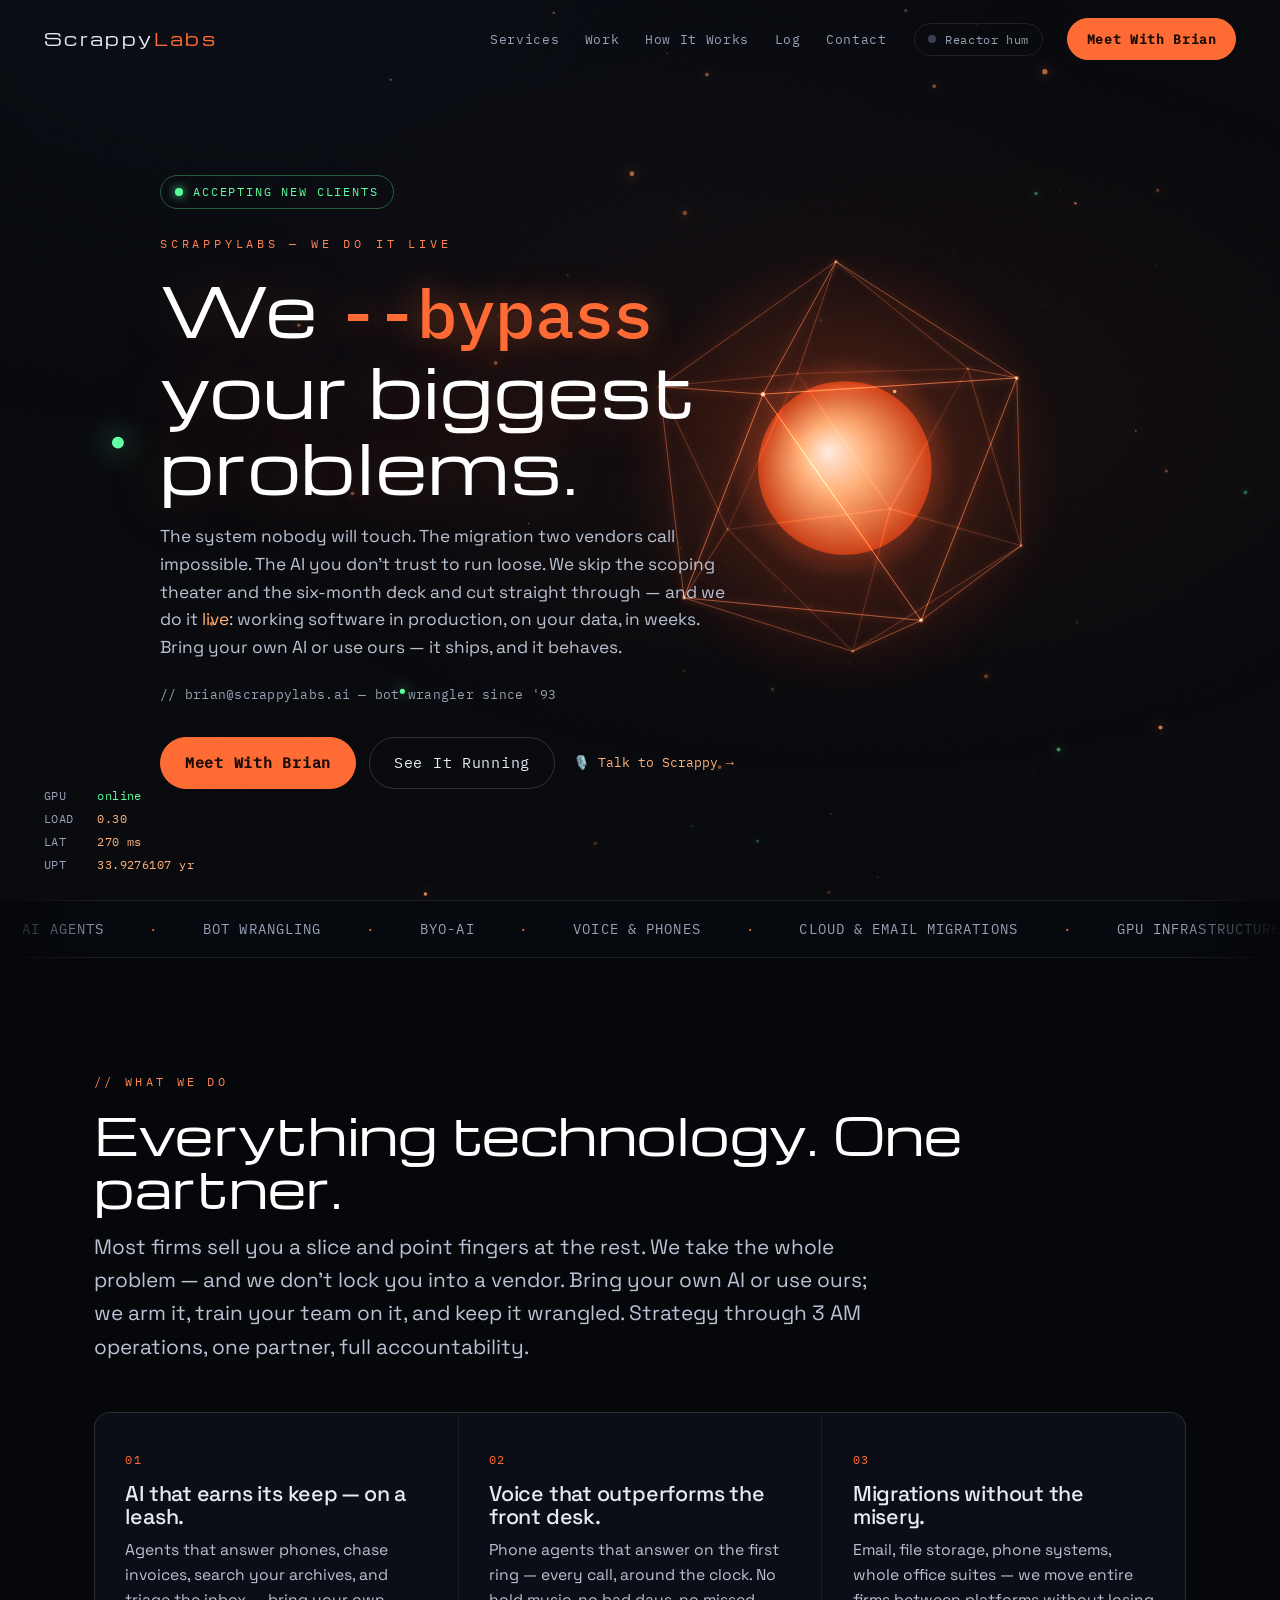
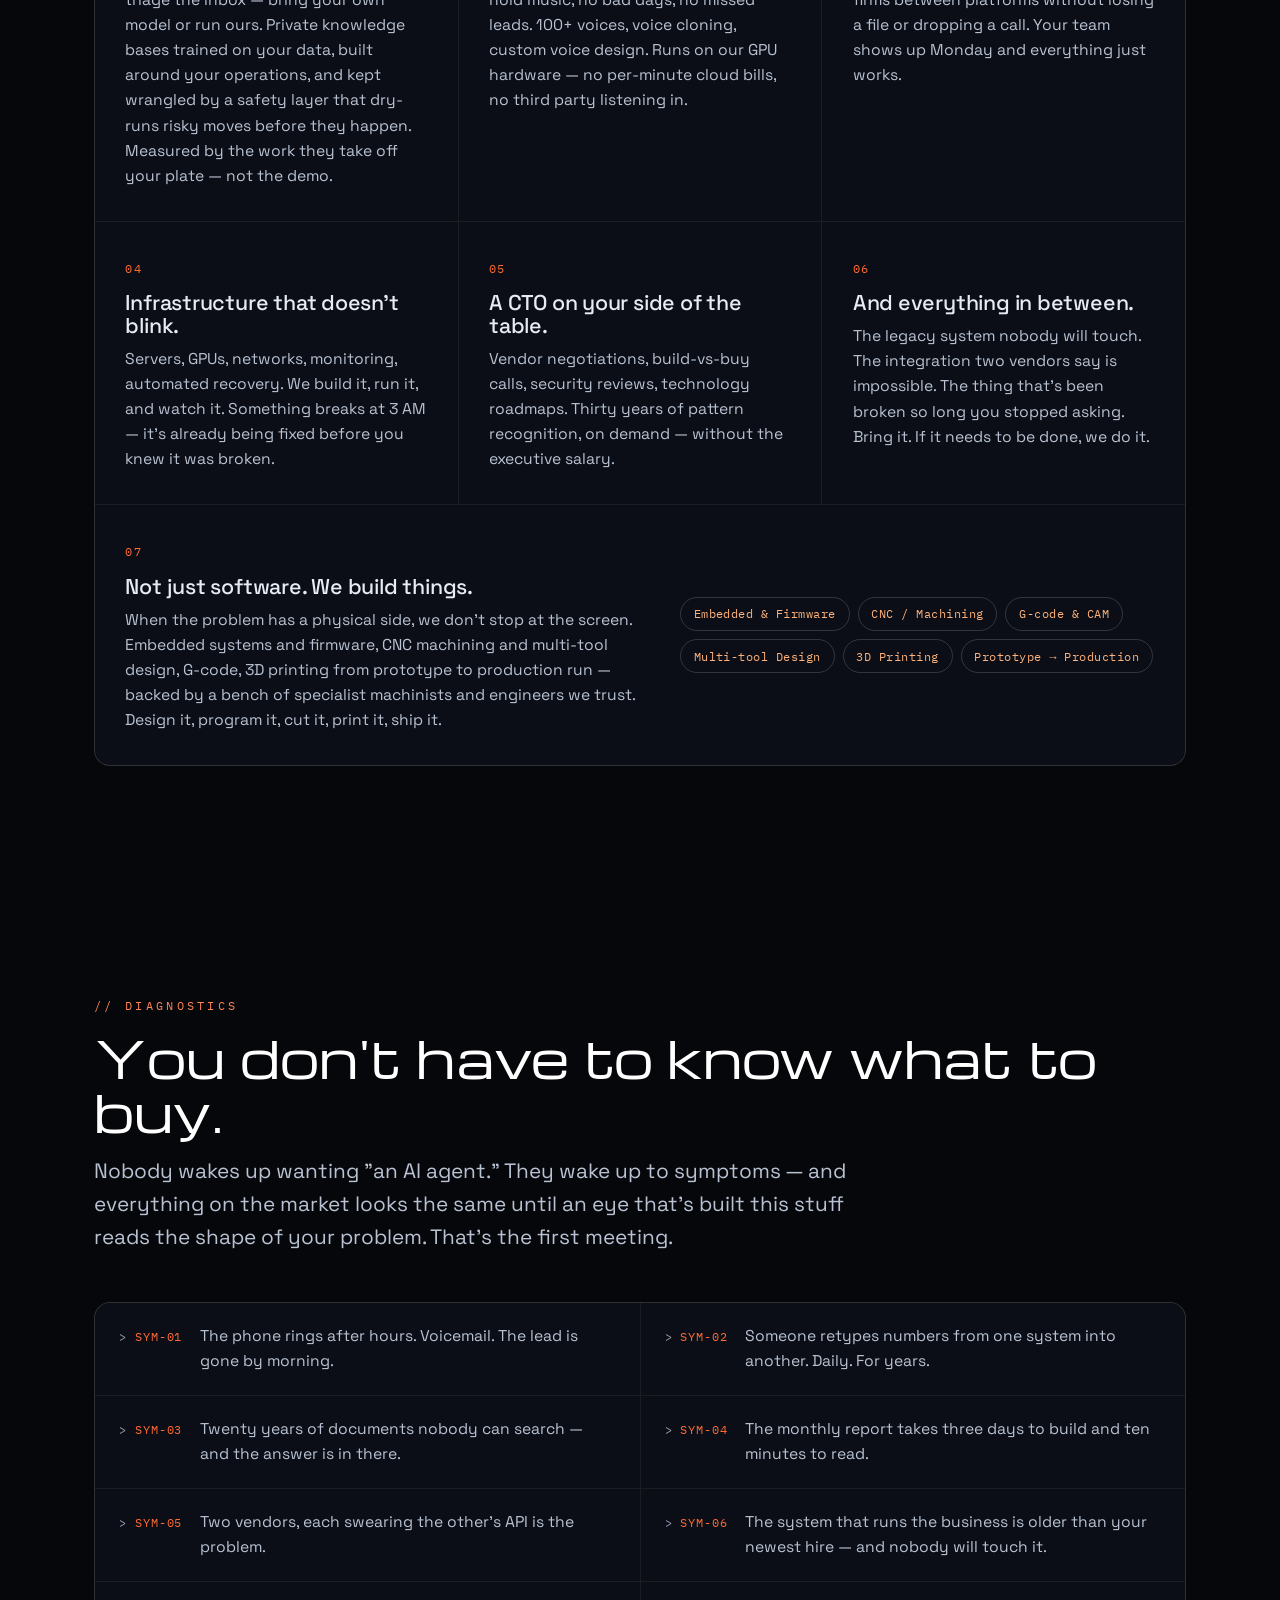
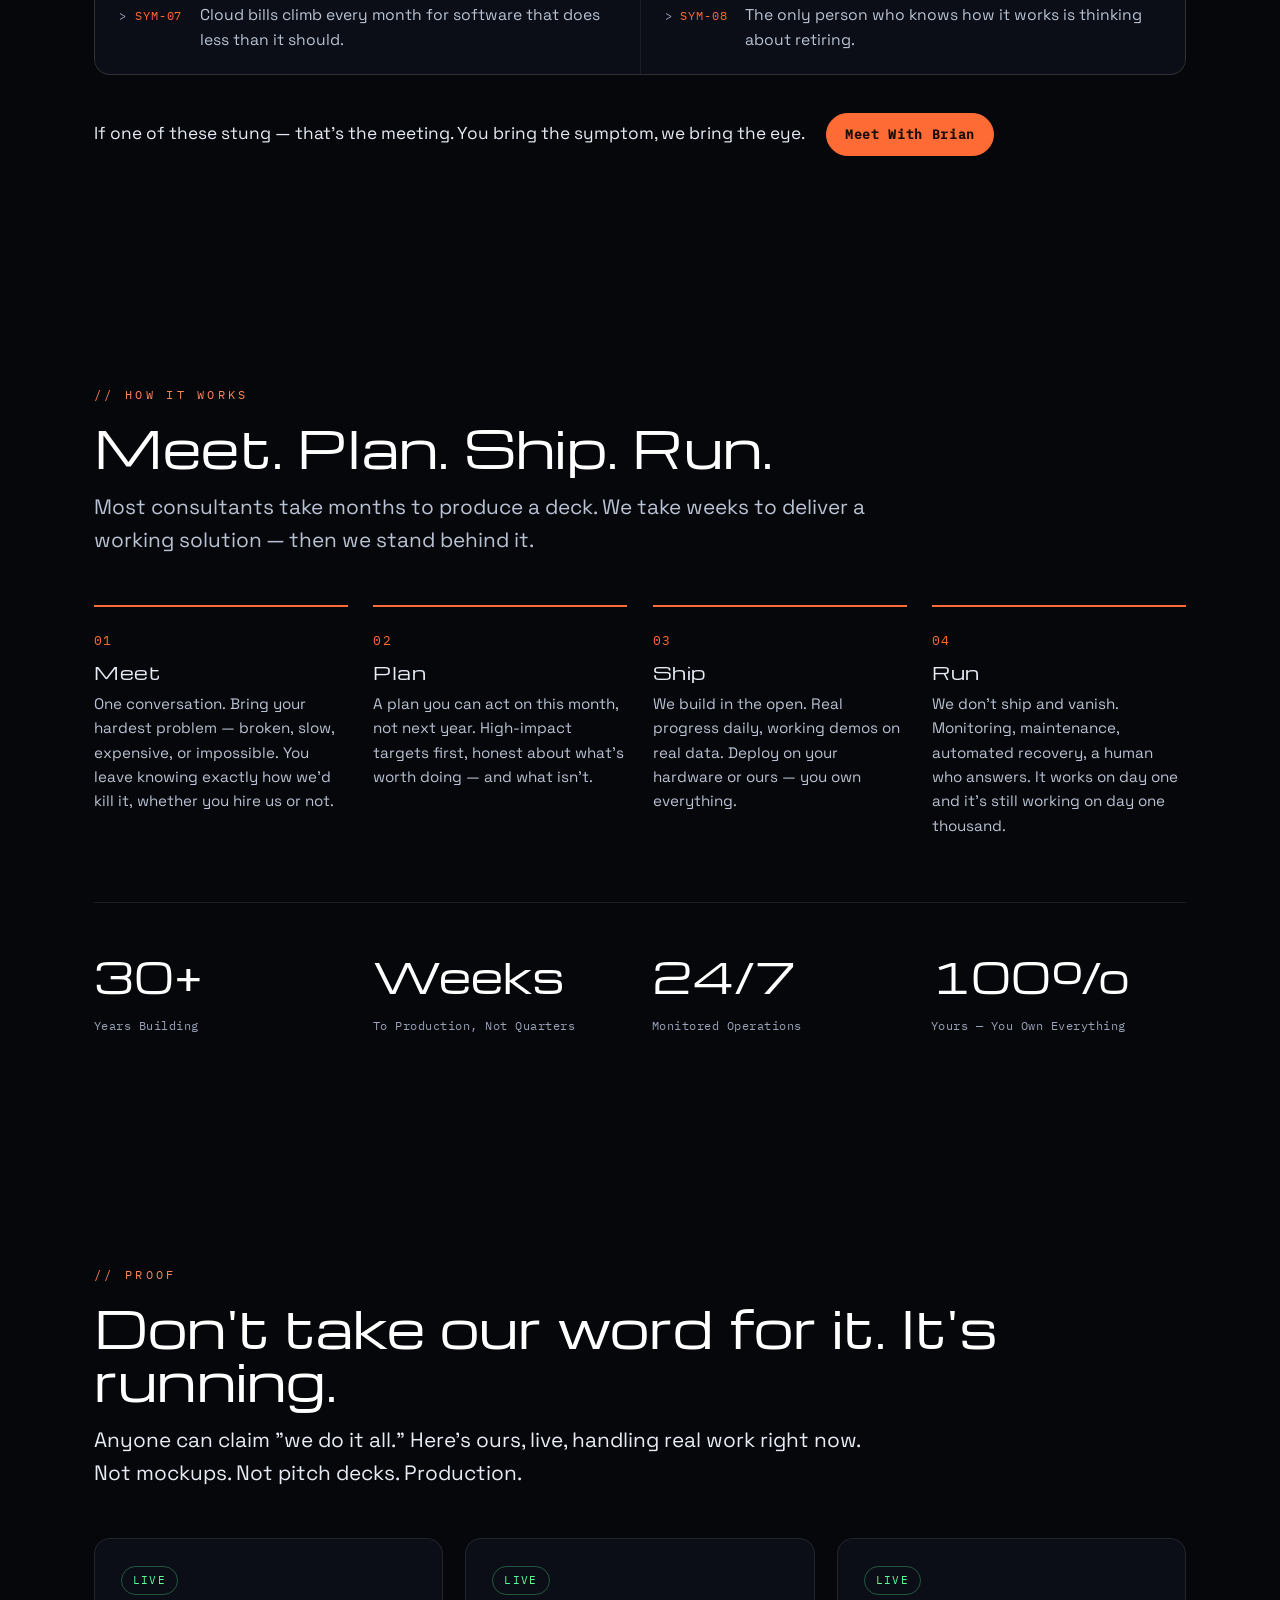
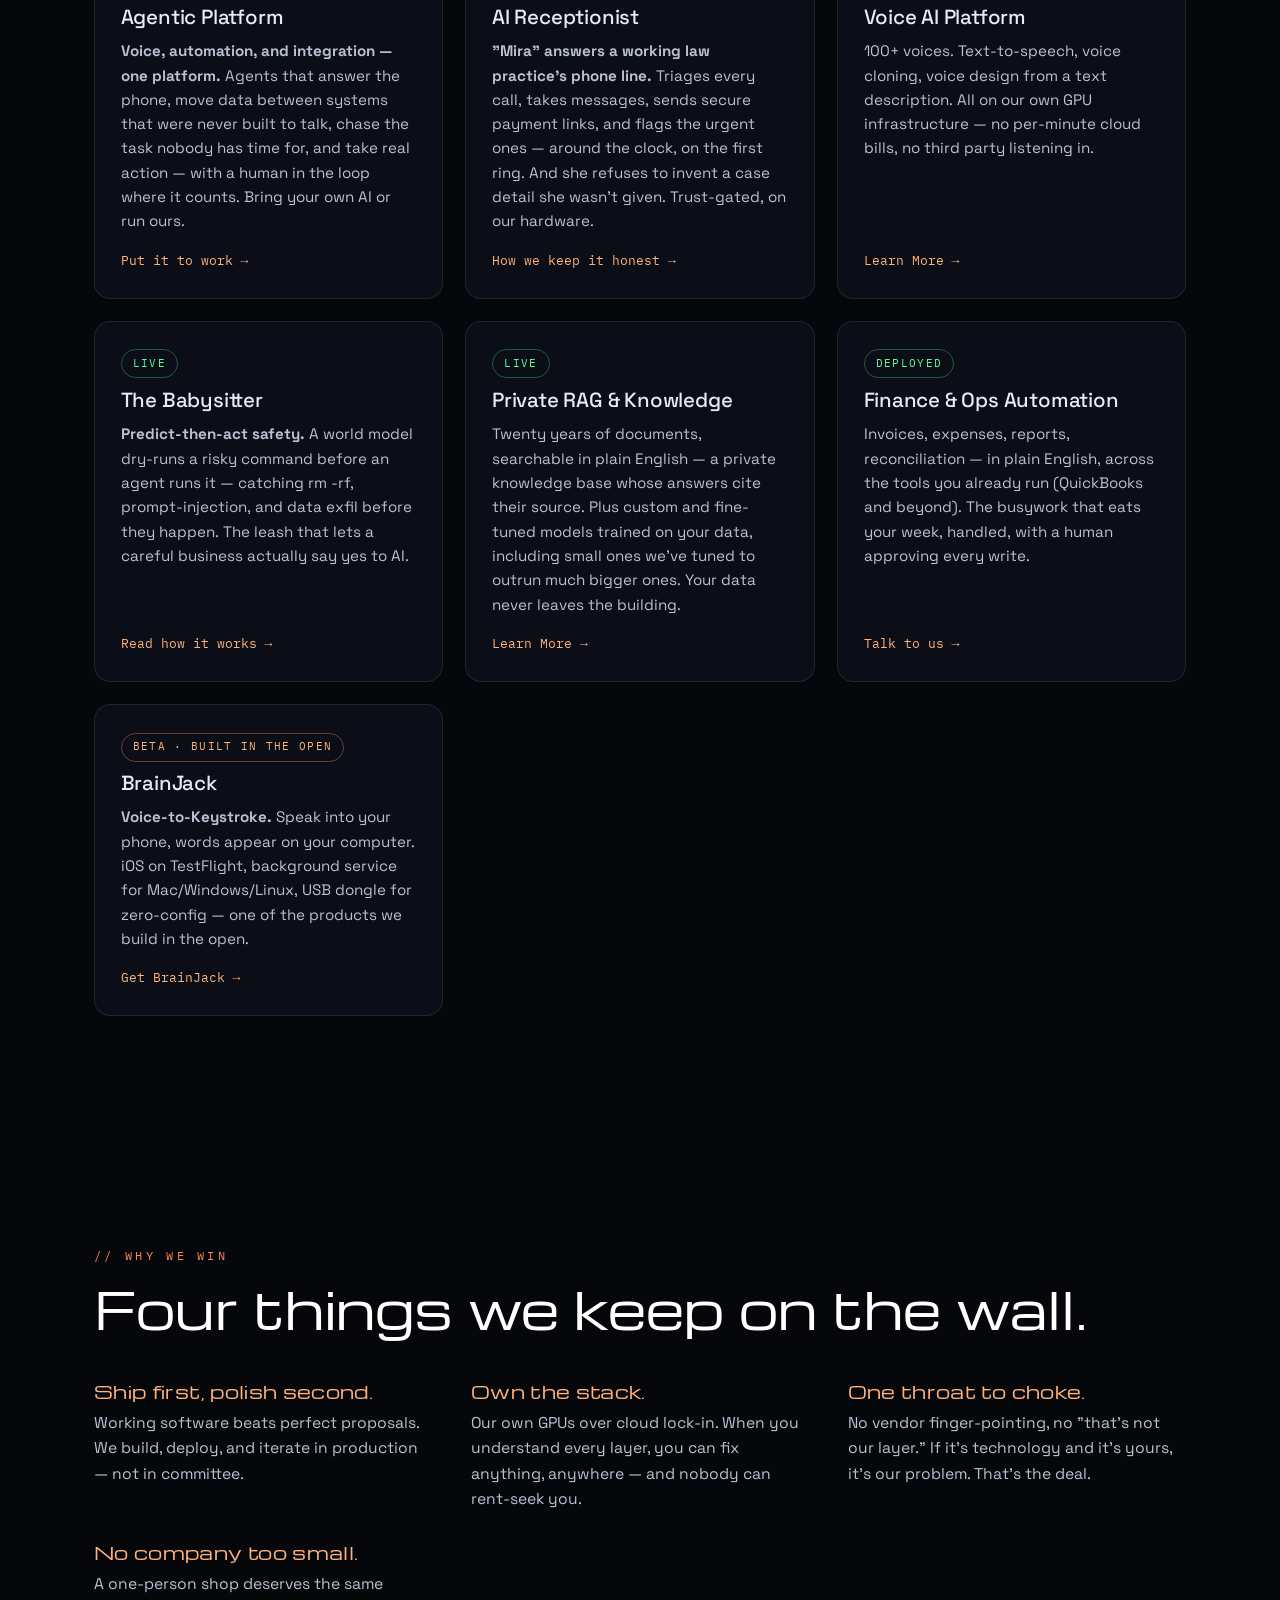
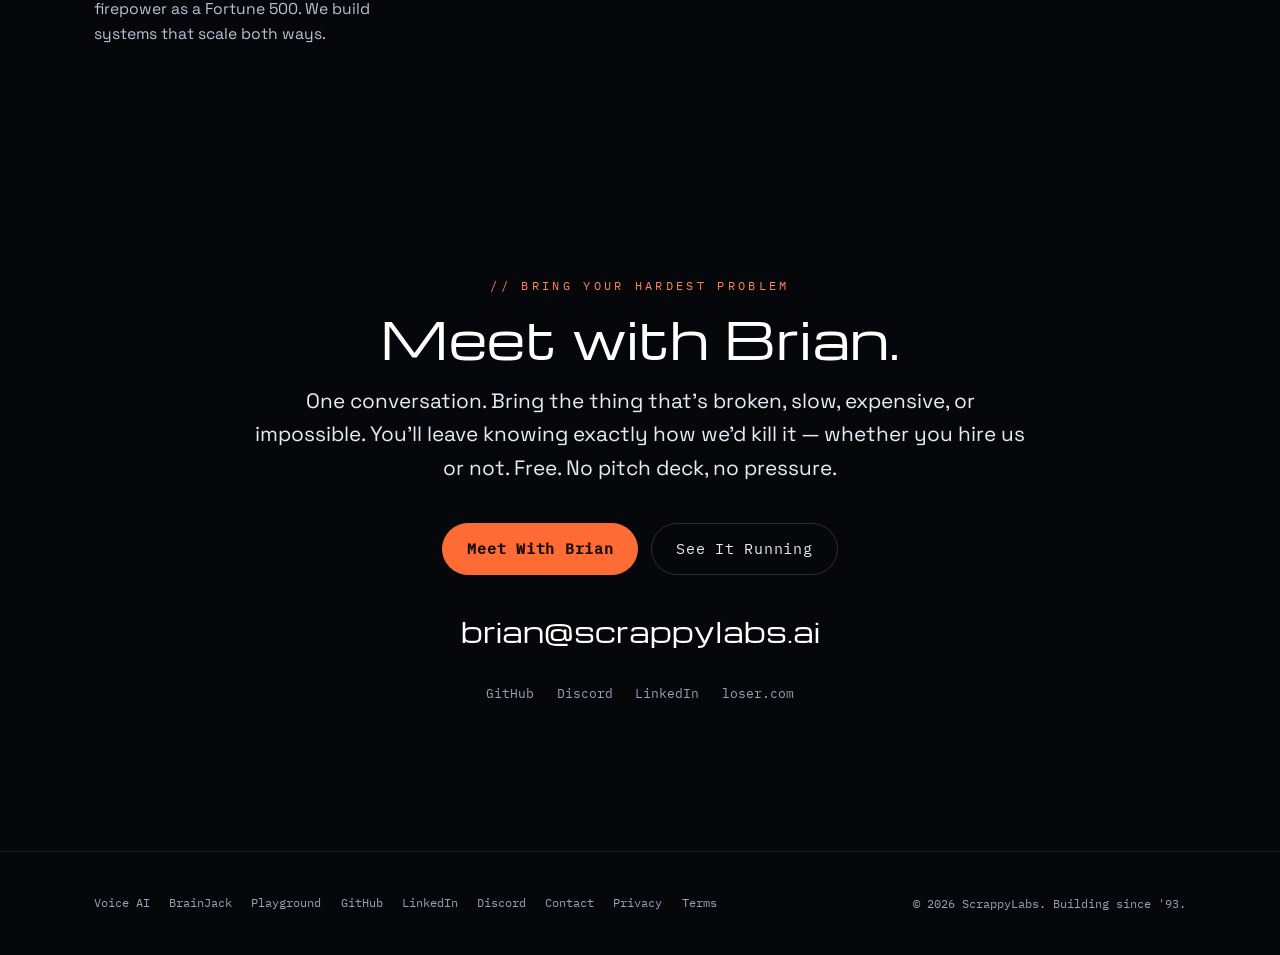
==== commit 29f265ee: "hero: lead with '--bypass your biggest problems, live' Restructure the homepage hero around the --by" ====
--- a/index.html
+++ b/index.html
@@ -3,12 +3,12 @@
 <head>
 <meta charset="utf-8">
 <meta name="viewport" content="width=device-width, initial-scale=1">
-<title>ScrappyLabs — Bring Your Own AI. We Keep It Wrangled.</title>
-<meta name="description" content="We don't sell you AI — we arm you with it, train your team, and keep it wrangled. Voice agents, automation, infrastructure, migrations. Bring your own model or use ours; either way it works and it behaves.">
+<title>ScrappyLabs — We --bypass Your Biggest Problems. Live.</title>
+<meta name="description" content="The system nobody will touch. The migration two vendors call impossible. The AI you don't trust to run loose. ScrappyLabs skips the scoping theater and cuts straight through — live: working software in production, on your data, in weeks.">
 <meta name="theme-color" content="#06070b">
 <meta property="og:type" content="website">
-<meta property="og:title" content="ScrappyLabs — Bring Your Own AI. We Keep It Wrangled.">
-<meta property="og:description" content="We arm you with AI, train your team, and keep it wrangled — a model that babysits the model, so it works and it behaves. Bring your own or use ours.">
+<meta property="og:title" content="ScrappyLabs — We --bypass Your Biggest Problems. Live.">
+<meta property="og:description" content="We skip the scoping theater and cut straight through your hardest tech problems — live. Bring your own AI or use ours; it ships, and it behaves.">
 <meta property="og:url" content="https://scrappylabs.ai/">
 <meta property="og:image" content="https://scrappylabs.ai/og.jpg">
 <meta property="og:image:width" content="1200">
@@ -60,11 +60,10 @@
   <section class="hero" id="hero">
     <div class="wrap">
       <span class="status"><span class="pip" aria-hidden="true"></span>Accepting new clients</span>
-      <p class="kicker">ScrappyLabs — AI, wrangled</p>
-      <h1>Bring your own AI.<br>We keep it <span class="hl">wrangled</span>.</h1>
-      <p class="hero-sub">Everyone else sells you AI and wishes you luck. We arm you with it, train your team, and keep it on a leash — a model that babysits the model, so it works and it behaves.
-        <span class="em">Voice agents. Automation. Infrastructure. Migrations.</span>
-        Bring your own model or use ours — either way it doesn't go off the rails.</p>
+      <p class="kicker">ScrappyLabs — we do it live</p>
+      <h1>We <span class="flag">--bypass</span><br>your biggest problems.</h1>
+      <p class="hero-sub">The system nobody will touch. The migration two vendors call impossible. The AI you don't trust to run loose. We skip the scoping theater and the six-month deck and cut straight through — and we do it <span class="em">live</span>: working software in production, on your data, in weeks.
+        Bring your own AI or use ours — it ships, and it behaves.</p>
       <p class="hero-meta">// brian@scrappylabs.ai — bot wrangler since '93</p>
       <div class="hero-actions">
         <a class="btn btn-solid btn-lg" href="mailto:brian@scrappylabs.ai">Meet With Brian</a>
--- a/styles.css
+++ b/styles.css
@@ -106,6 +106,8 @@
   font-size:clamp(2.05rem,5.2vw,4.3rem); line-height:1.14; color:#fff; margin:.2rem 0 1.2rem;
   max-width:15ch; text-shadow:0 0 60px rgba(255,107,53,.28)}
 .hero h1 .hl{color:var(--amber); text-shadow:0 0 42px rgba(255,107,53,.55)}
+.hero h1 .flag{font-family:var(--mono); font-weight:500; color:var(--amber);
+  letter-spacing:-.01em; text-shadow:0 0 34px rgba(255,107,53,.55)}
 code{font-family:var(--mono); font-size:.9em; color:var(--amber-ink)}
 .hero-sub{max-width:52ch; color:var(--body); font-size:1.08rem}
 .hero-sub .em{color:var(--amber-ink)}
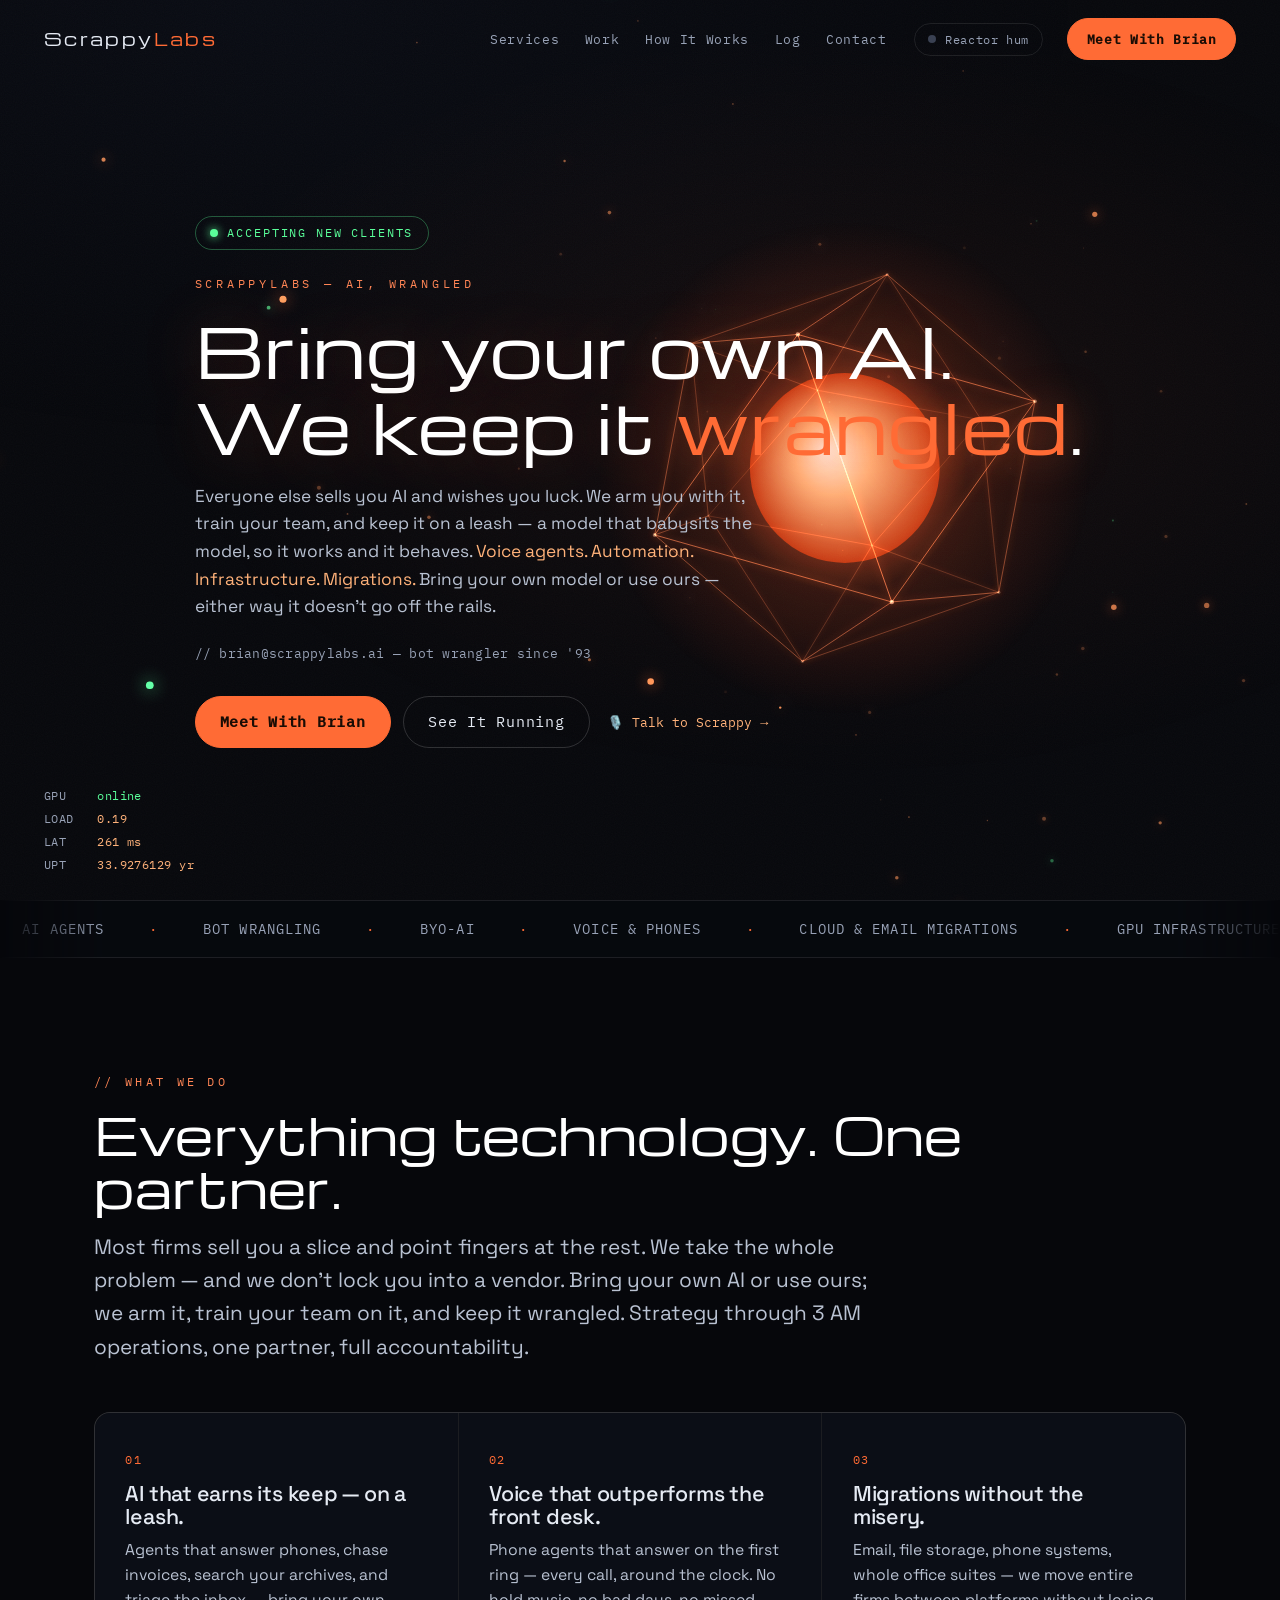
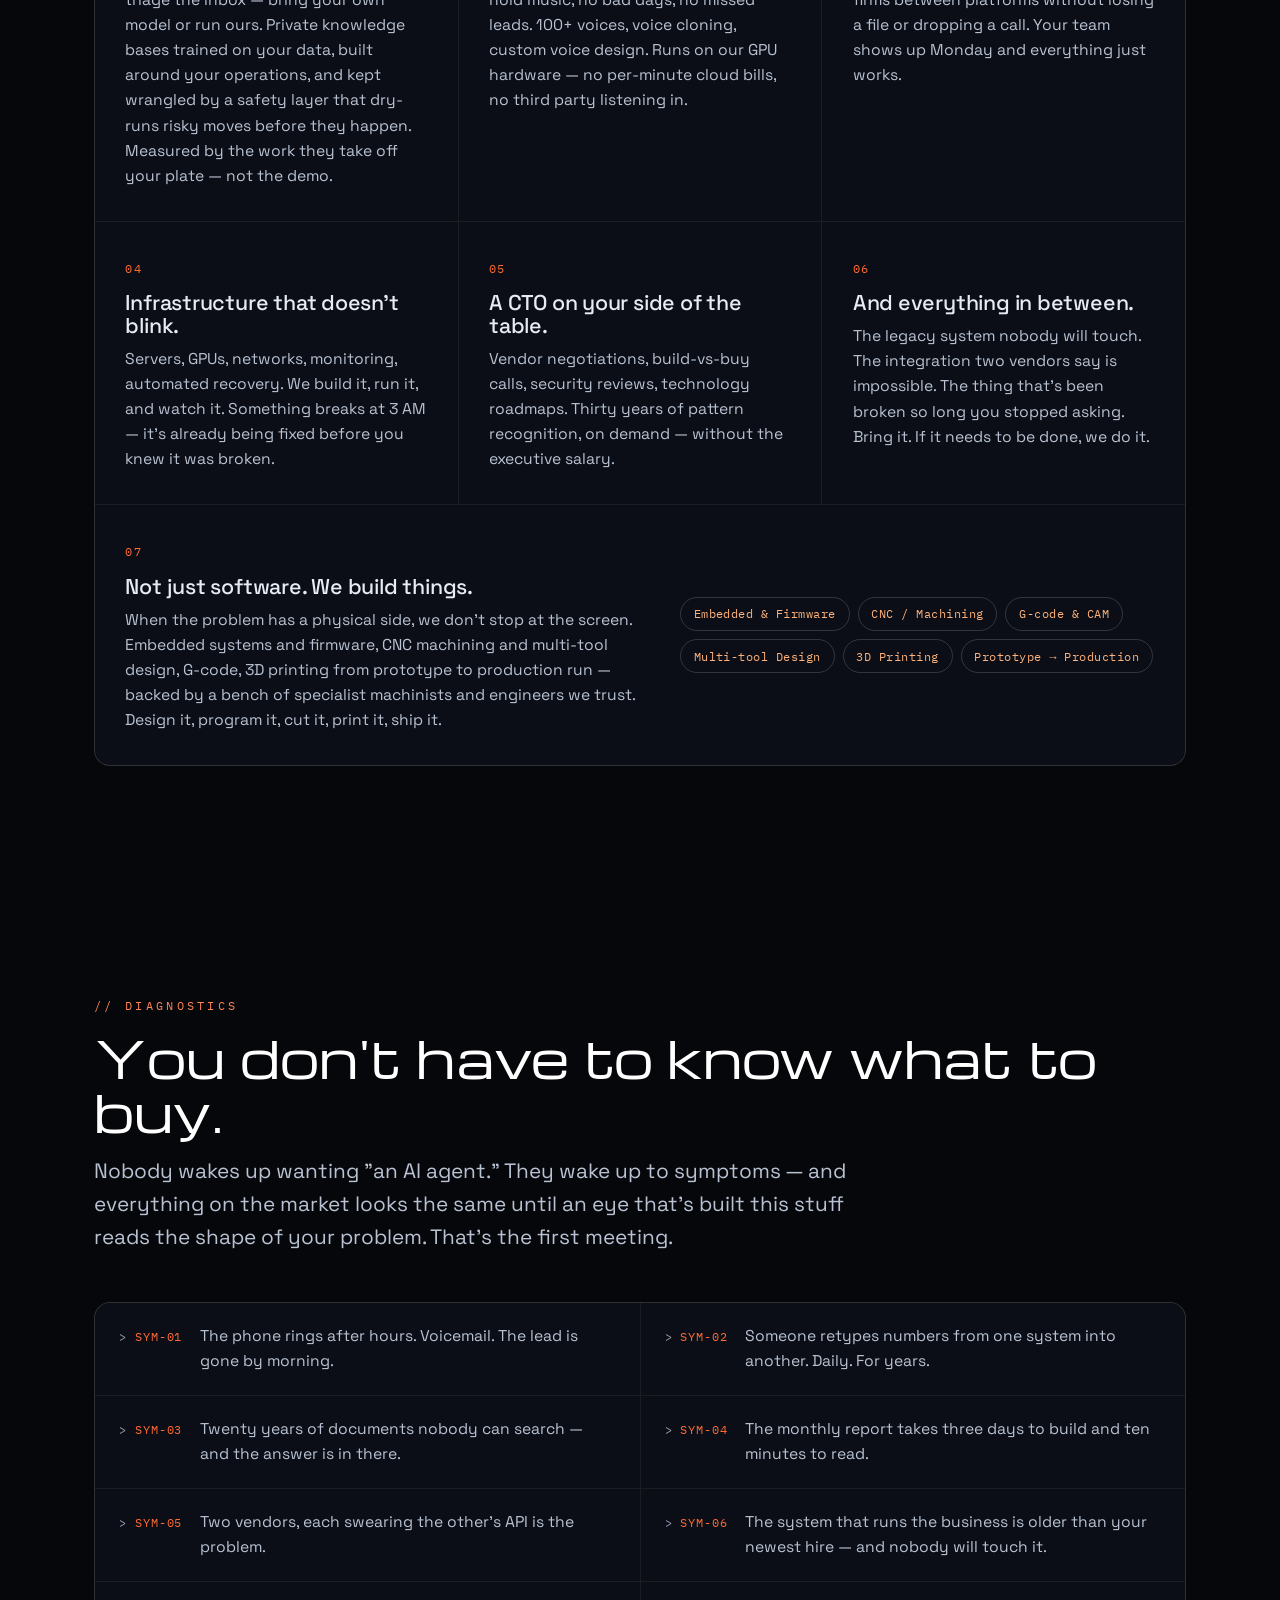
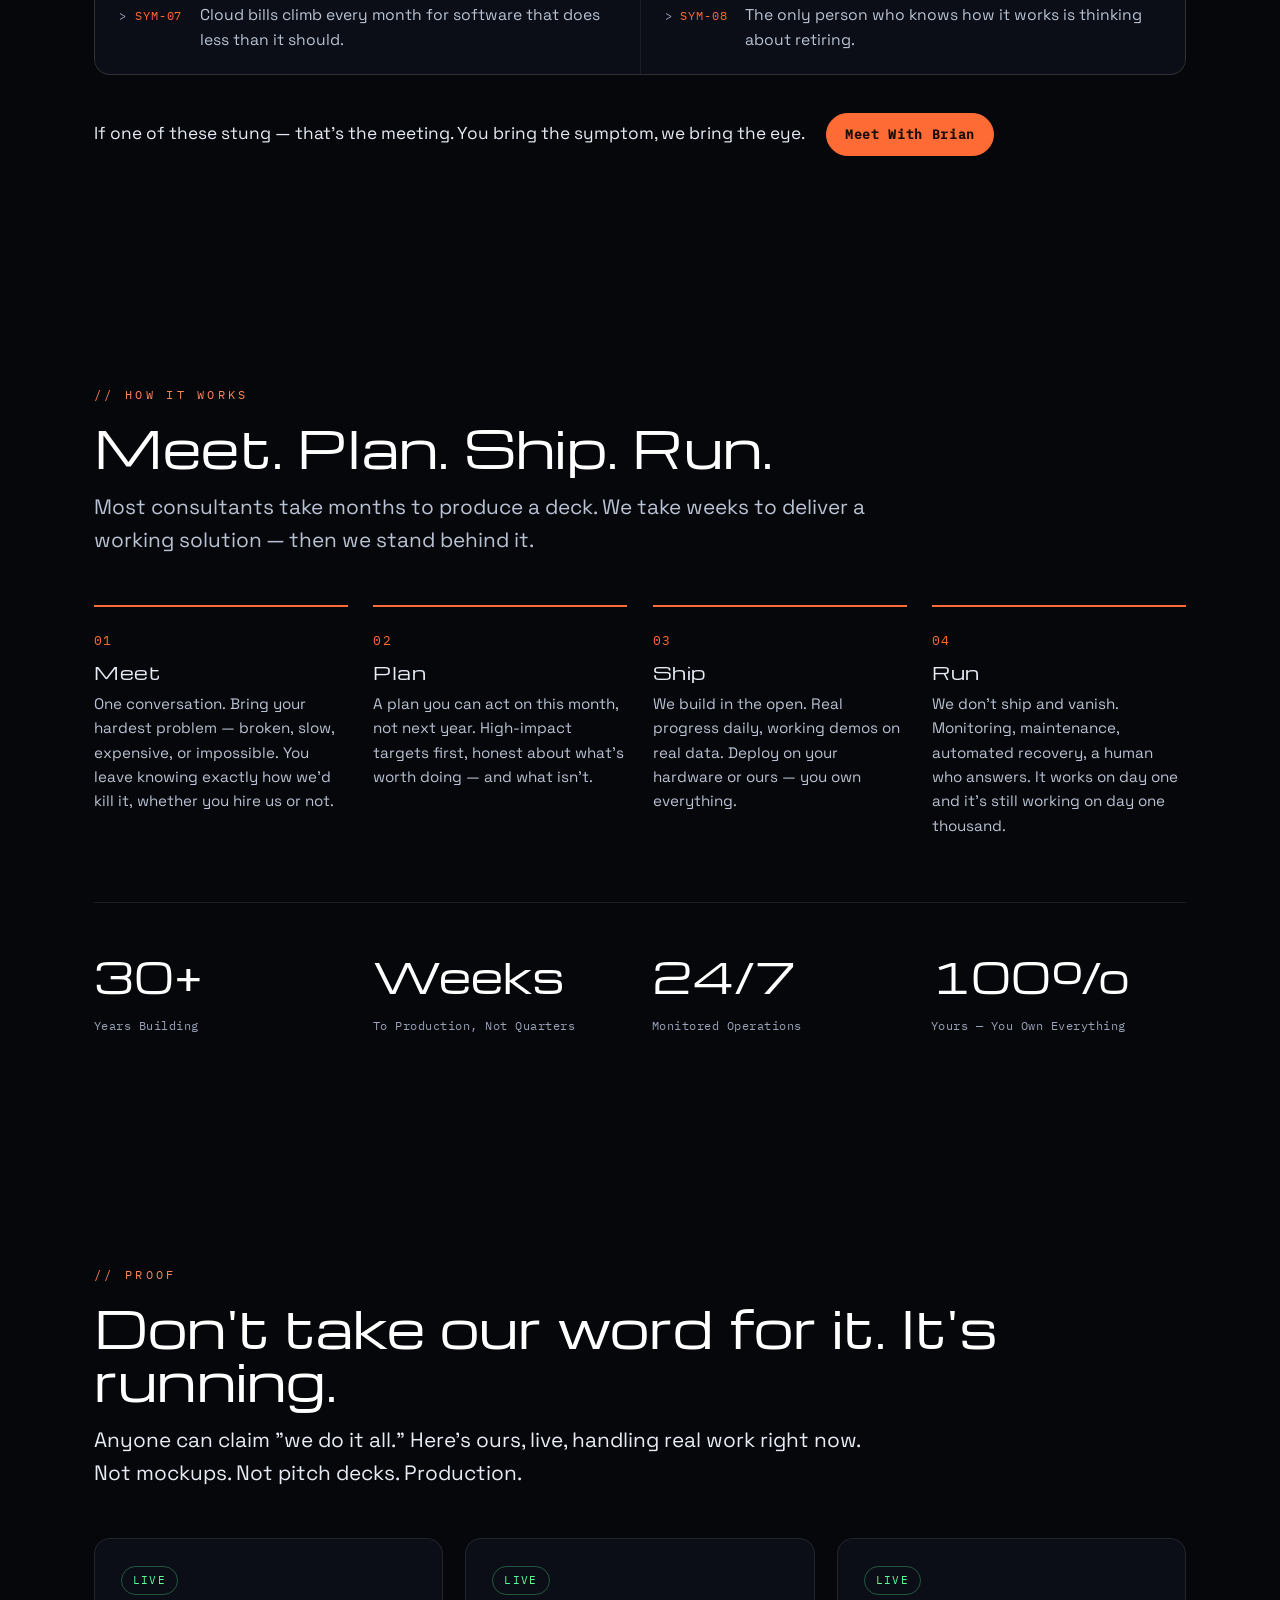
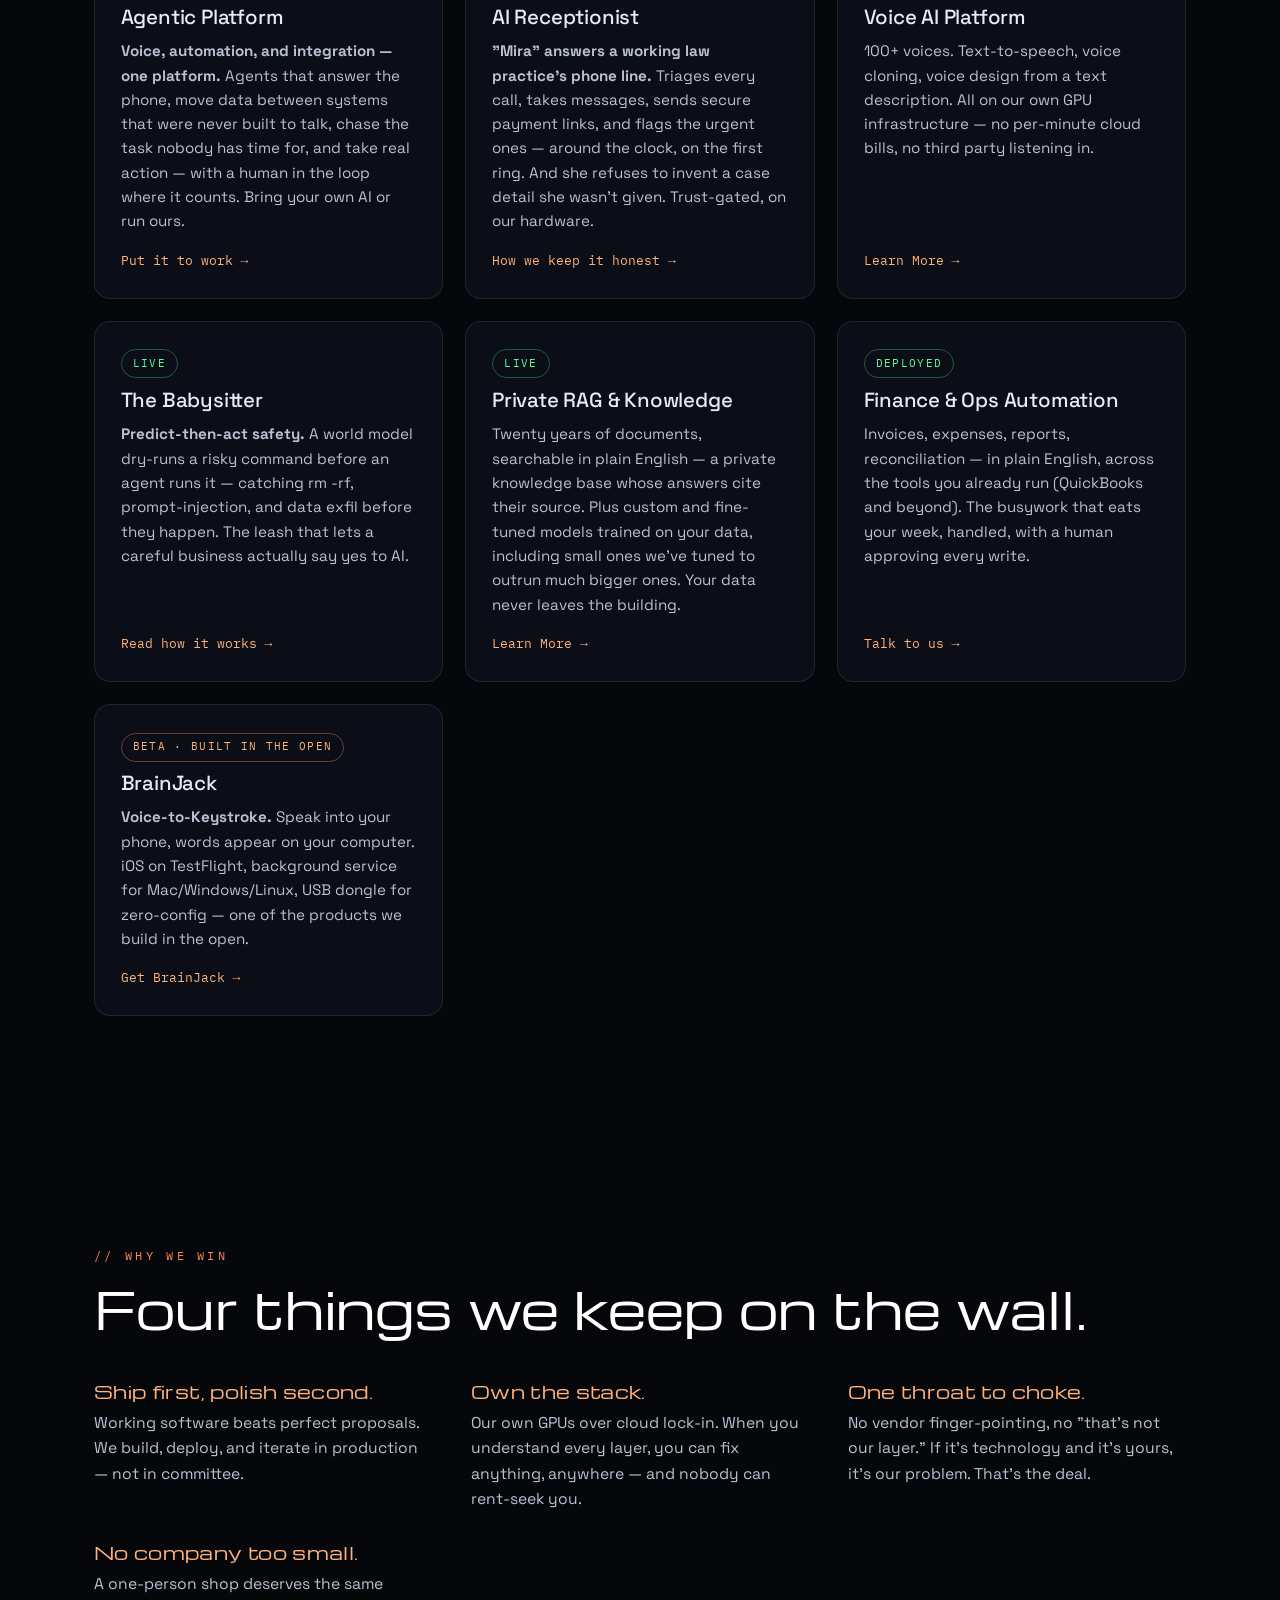
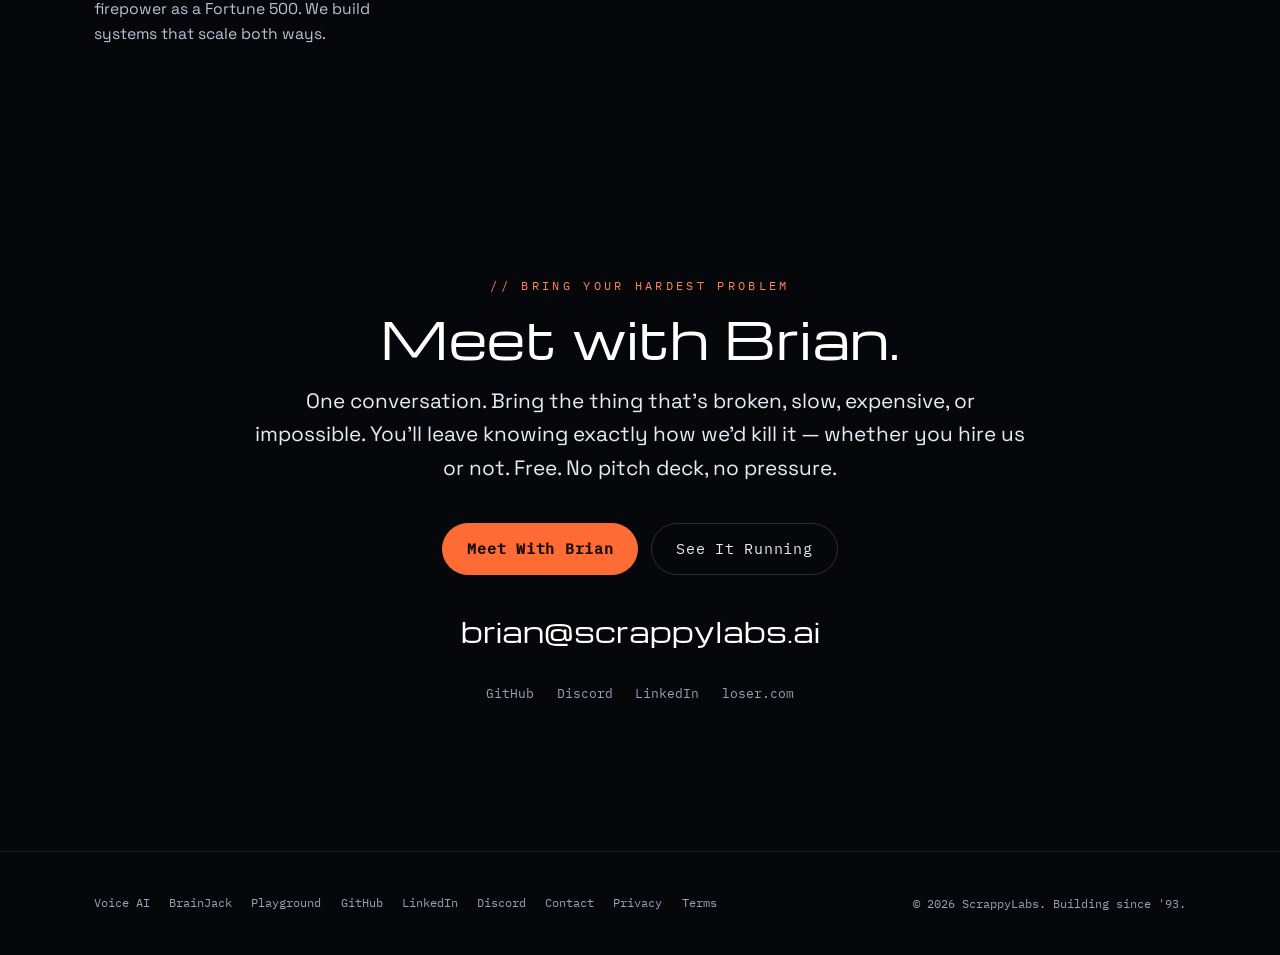
==== commit bc7fe255: "Revert "hero: lead with '--bypass your biggest problems, live'" This reverts commit 29f265ee68b8f0c8" ====
--- a/index.html
+++ b/index.html
@@ -3,12 +3,12 @@
 <head>
 <meta charset="utf-8">
 <meta name="viewport" content="width=device-width, initial-scale=1">
-<title>ScrappyLabs — We --bypass Your Biggest Problems. Live.</title>
-<meta name="description" content="The system nobody will touch. The migration two vendors call impossible. The AI you don't trust to run loose. ScrappyLabs skips the scoping theater and cuts straight through — live: working software in production, on your data, in weeks.">
+<title>ScrappyLabs — Bring Your Own AI. We Keep It Wrangled.</title>
+<meta name="description" content="We don't sell you AI — we arm you with it, train your team, and keep it wrangled. Voice agents, automation, infrastructure, migrations. Bring your own model or use ours; either way it works and it behaves.">
 <meta name="theme-color" content="#06070b">
 <meta property="og:type" content="website">
-<meta property="og:title" content="ScrappyLabs — We --bypass Your Biggest Problems. Live.">
-<meta property="og:description" content="We skip the scoping theater and cut straight through your hardest tech problems — live. Bring your own AI or use ours; it ships, and it behaves.">
+<meta property="og:title" content="ScrappyLabs — Bring Your Own AI. We Keep It Wrangled.">
+<meta property="og:description" content="We arm you with AI, train your team, and keep it wrangled — a model that babysits the model, so it works and it behaves. Bring your own or use ours.">
 <meta property="og:url" content="https://scrappylabs.ai/">
 <meta property="og:image" content="https://scrappylabs.ai/og.jpg">
 <meta property="og:image:width" content="1200">
@@ -60,10 +60,11 @@
   <section class="hero" id="hero">
     <div class="wrap">
       <span class="status"><span class="pip" aria-hidden="true"></span>Accepting new clients</span>
-      <p class="kicker">ScrappyLabs — we do it live</p>
-      <h1>We <span class="flag">--bypass</span><br>your biggest problems.</h1>
-      <p class="hero-sub">The system nobody will touch. The migration two vendors call impossible. The AI you don't trust to run loose. We skip the scoping theater and the six-month deck and cut straight through — and we do it <span class="em">live</span>: working software in production, on your data, in weeks.
-        Bring your own AI or use ours — it ships, and it behaves.</p>
+      <p class="kicker">ScrappyLabs — AI, wrangled</p>
+      <h1>Bring your own AI.<br>We keep it <span class="hl">wrangled</span>.</h1>
+      <p class="hero-sub">Everyone else sells you AI and wishes you luck. We arm you with it, train your team, and keep it on a leash — a model that babysits the model, so it works and it behaves.
+        <span class="em">Voice agents. Automation. Infrastructure. Migrations.</span>
+        Bring your own model or use ours — either way it doesn't go off the rails.</p>
       <p class="hero-meta">// brian@scrappylabs.ai — bot wrangler since '93</p>
       <div class="hero-actions">
         <a class="btn btn-solid btn-lg" href="mailto:brian@scrappylabs.ai">Meet With Brian</a>
--- a/styles.css
+++ b/styles.css
@@ -106,8 +106,6 @@
   font-size:clamp(2.05rem,5.2vw,4.3rem); line-height:1.14; color:#fff; margin:.2rem 0 1.2rem;
   max-width:15ch; text-shadow:0 0 60px rgba(255,107,53,.28)}
 .hero h1 .hl{color:var(--amber); text-shadow:0 0 42px rgba(255,107,53,.55)}
-.hero h1 .flag{font-family:var(--mono); font-weight:500; color:var(--amber);
-  letter-spacing:-.01em; text-shadow:0 0 34px rgba(255,107,53,.55)}
 code{font-family:var(--mono); font-size:.9em; color:var(--amber-ink)}
 .hero-sub{max-width:52ch; color:var(--body); font-size:1.08rem}
 .hero-sub .em{color:var(--amber-ink)}
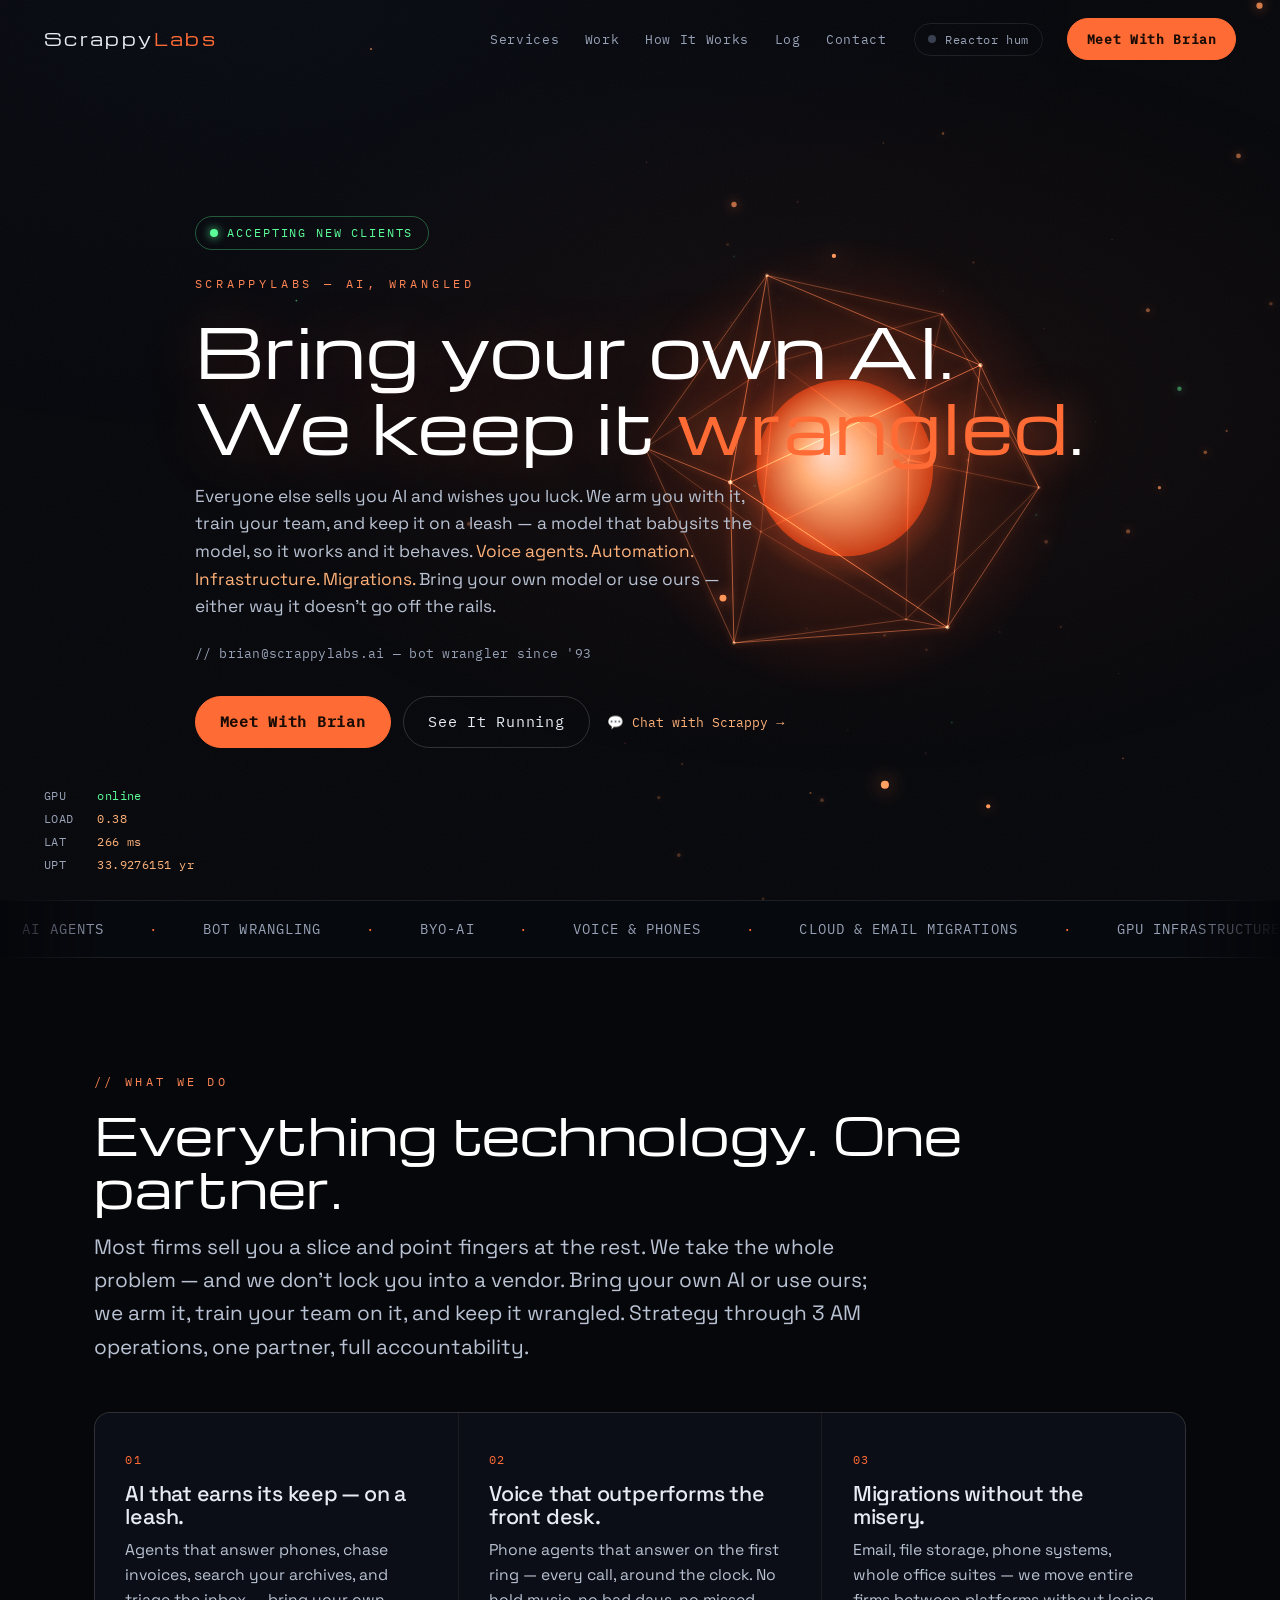
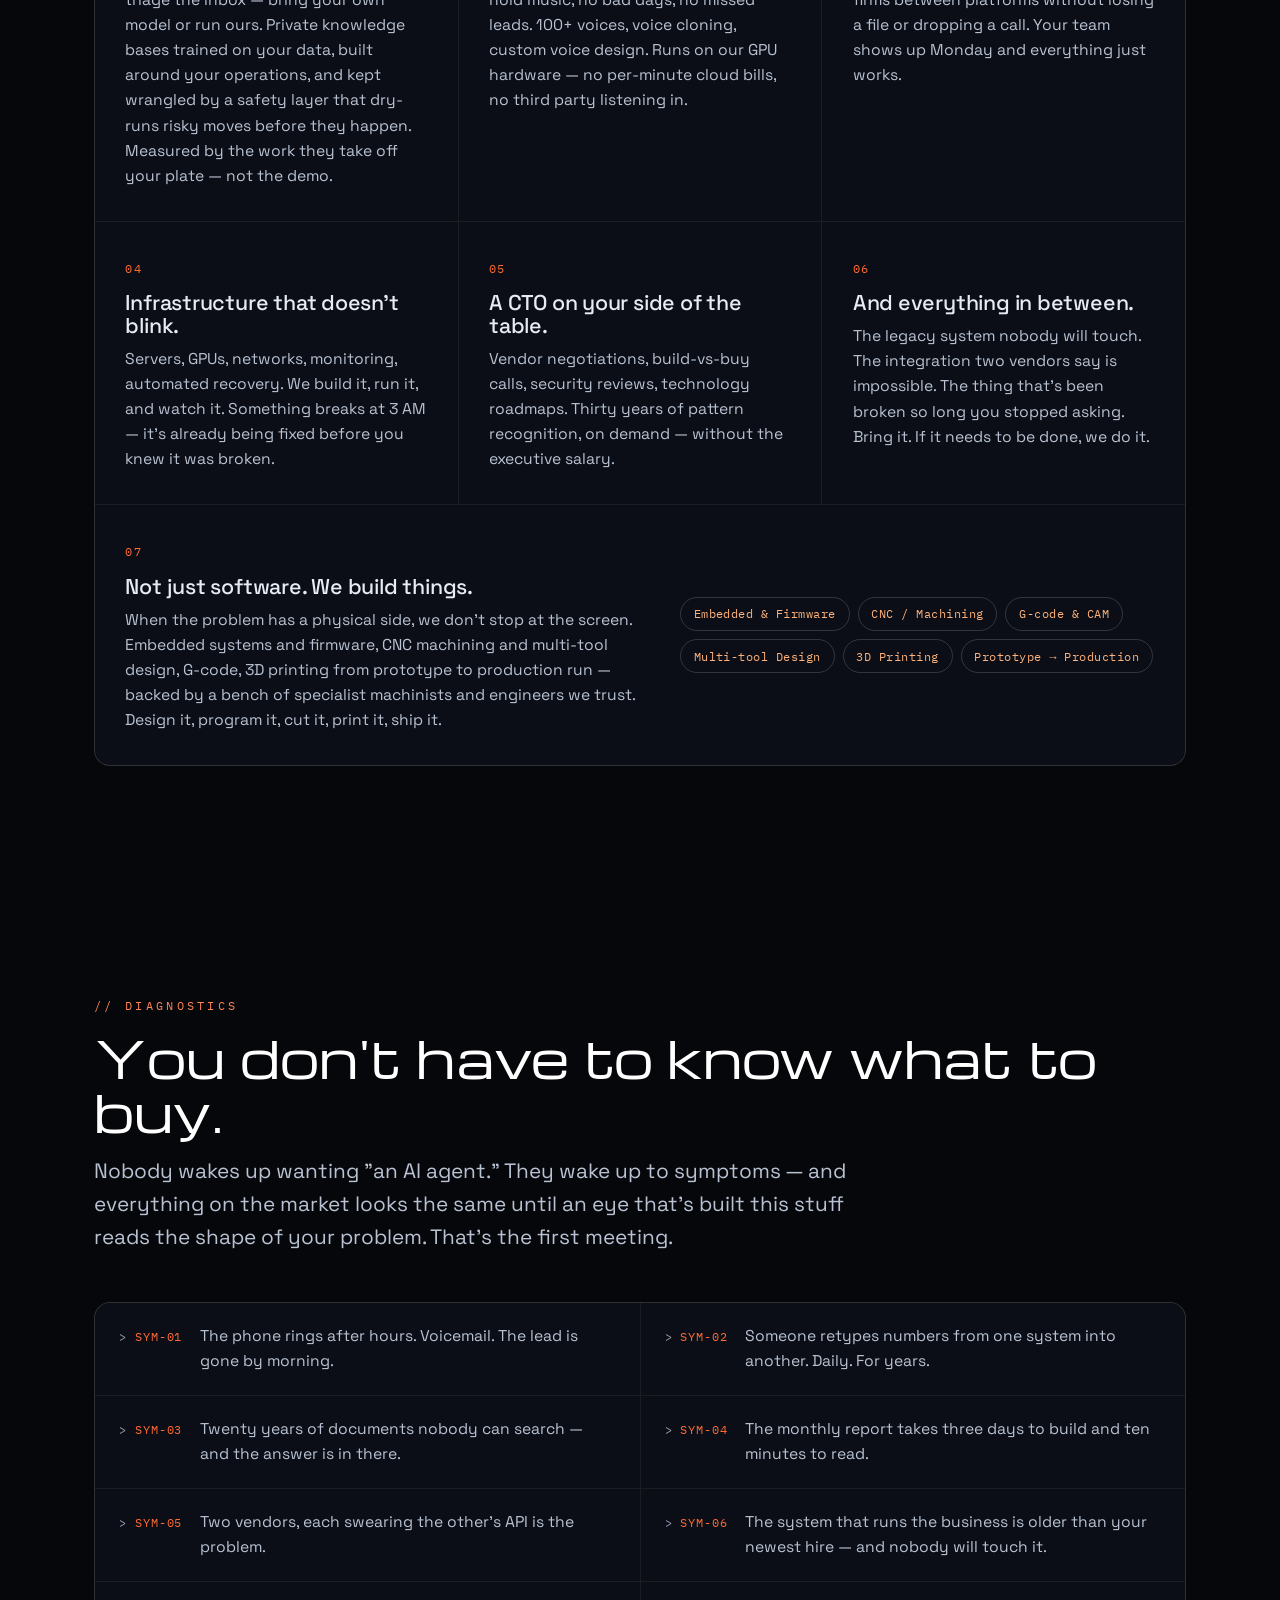
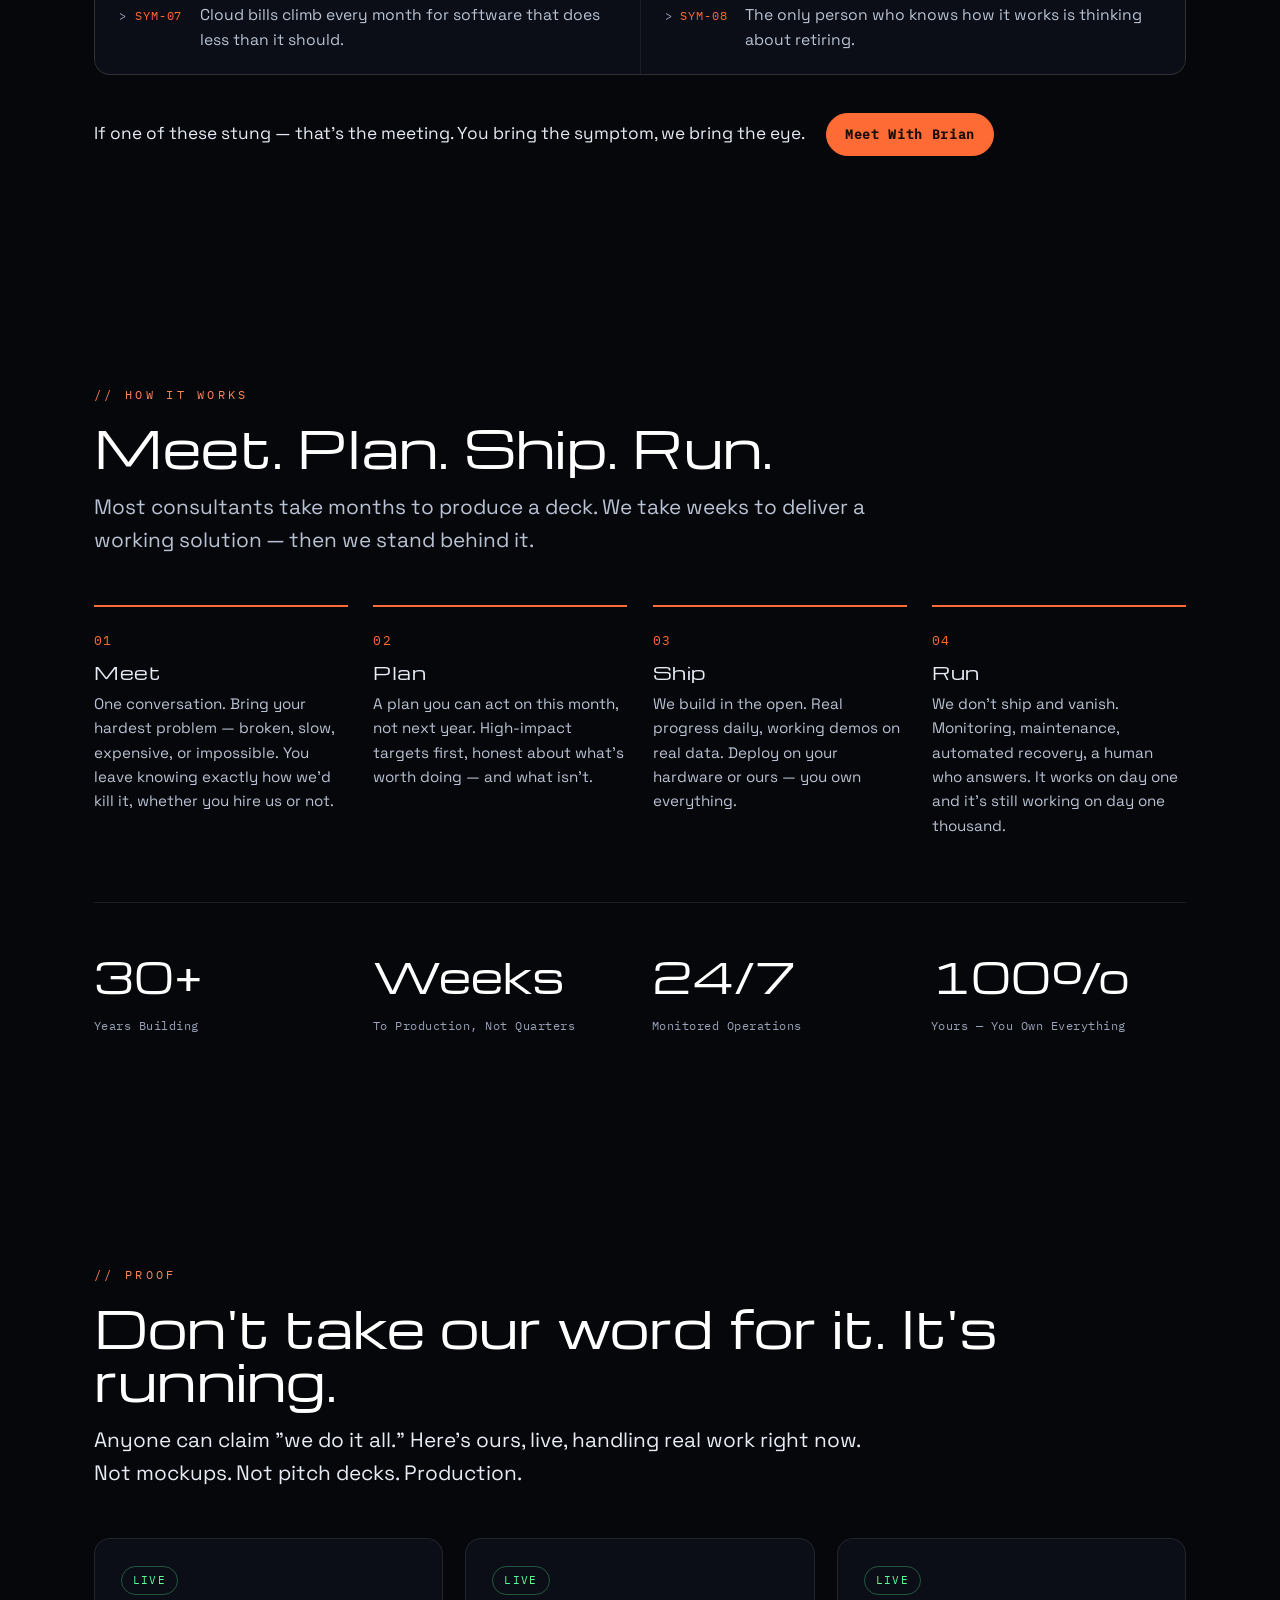
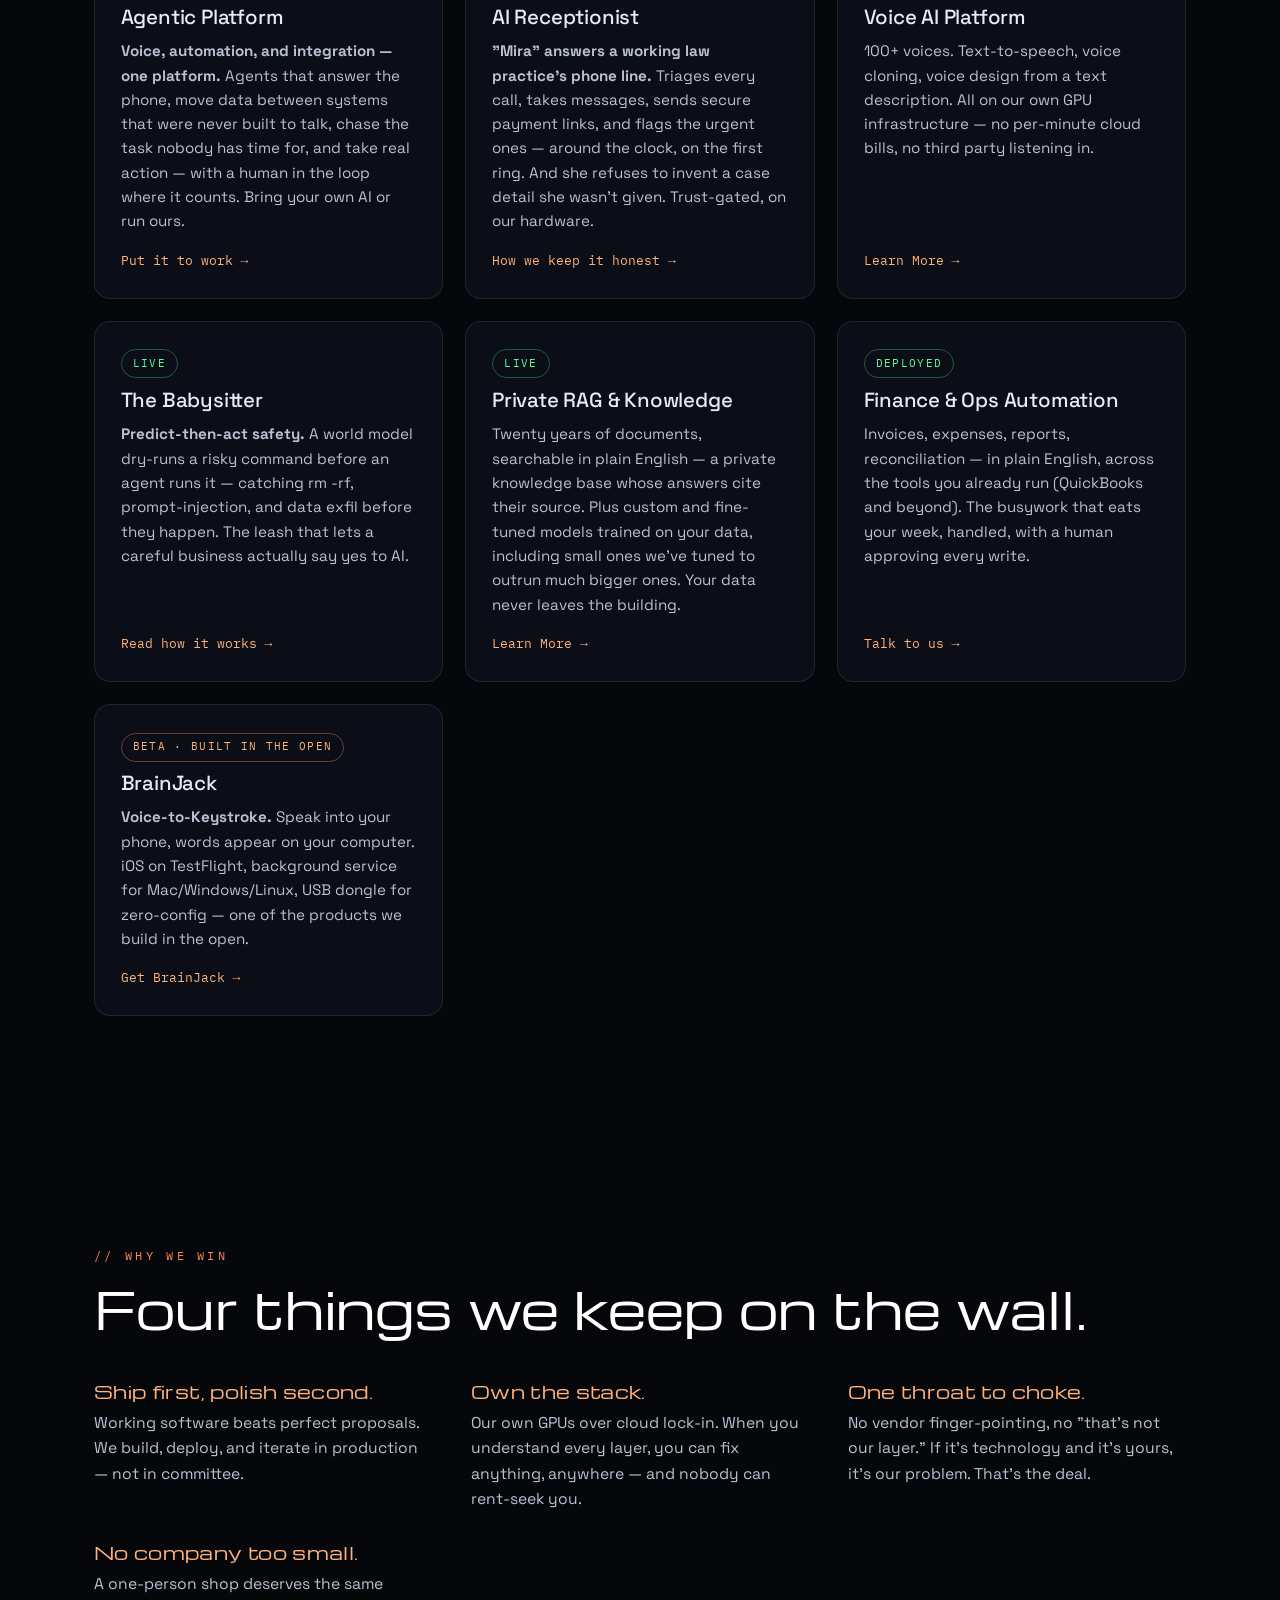
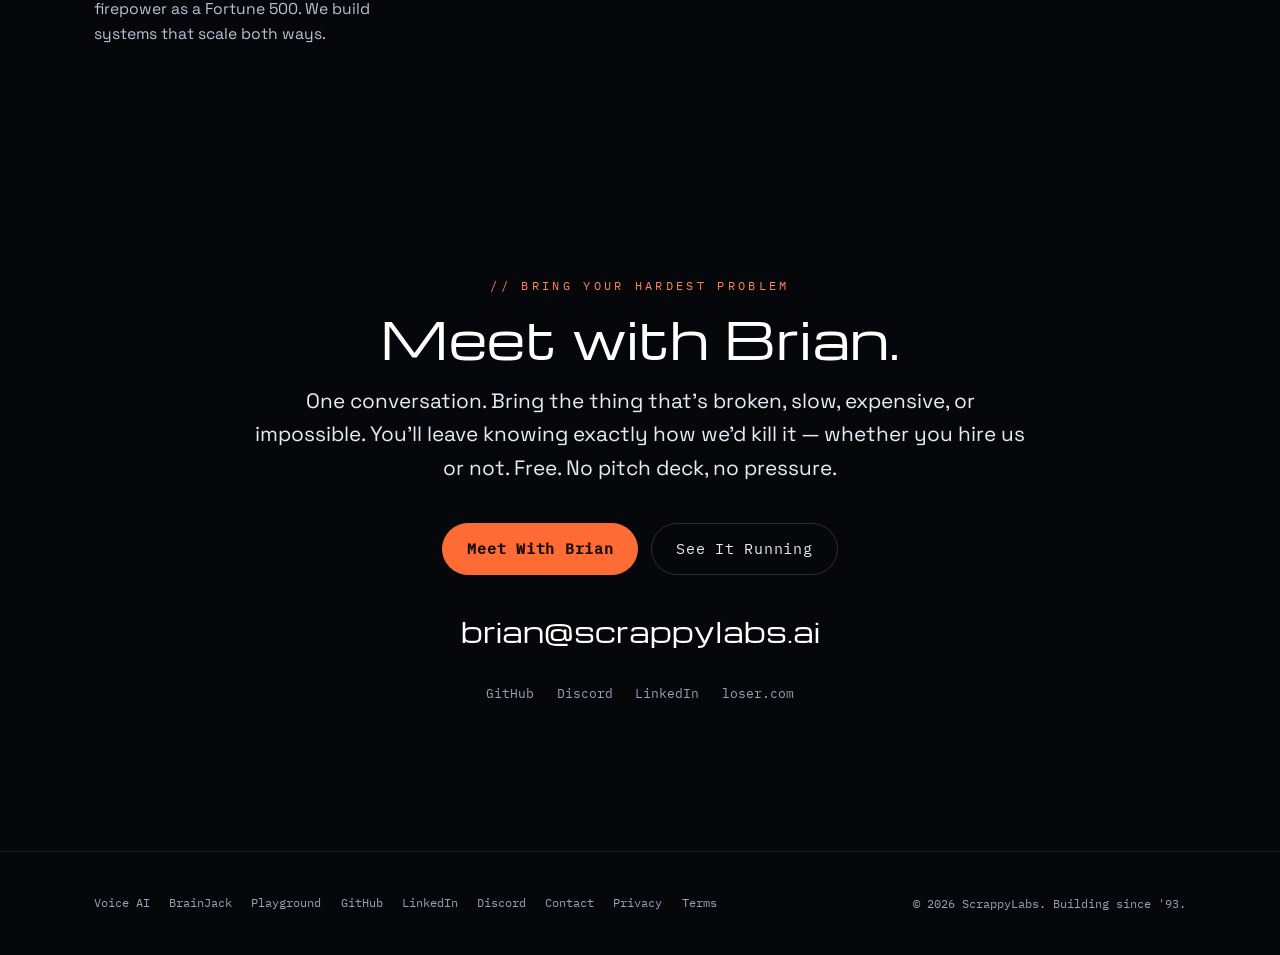
==== commit 7f8e781c: "hero: wire 'Chat with Scrappy' -> try.scrappylabs.ai (unified rep, themed)" ====
--- a/index.html
+++ b/index.html
@@ -69,7 +69,7 @@
       <div class="hero-actions">
         <a class="btn btn-solid btn-lg" href="mailto:brian@scrappylabs.ai">Meet With Brian</a>
         <a class="btn btn-lg" href="#work">See It Running</a>
-        <a class="talk" href="https://chatty.scrappylabs.ai/">🎙️ Talk to Scrappy →</a>
+        <a class="talk" href="https://try.scrappylabs.ai/">💬 Chat with Scrappy →</a>
       </div>
     </div>
   </section>
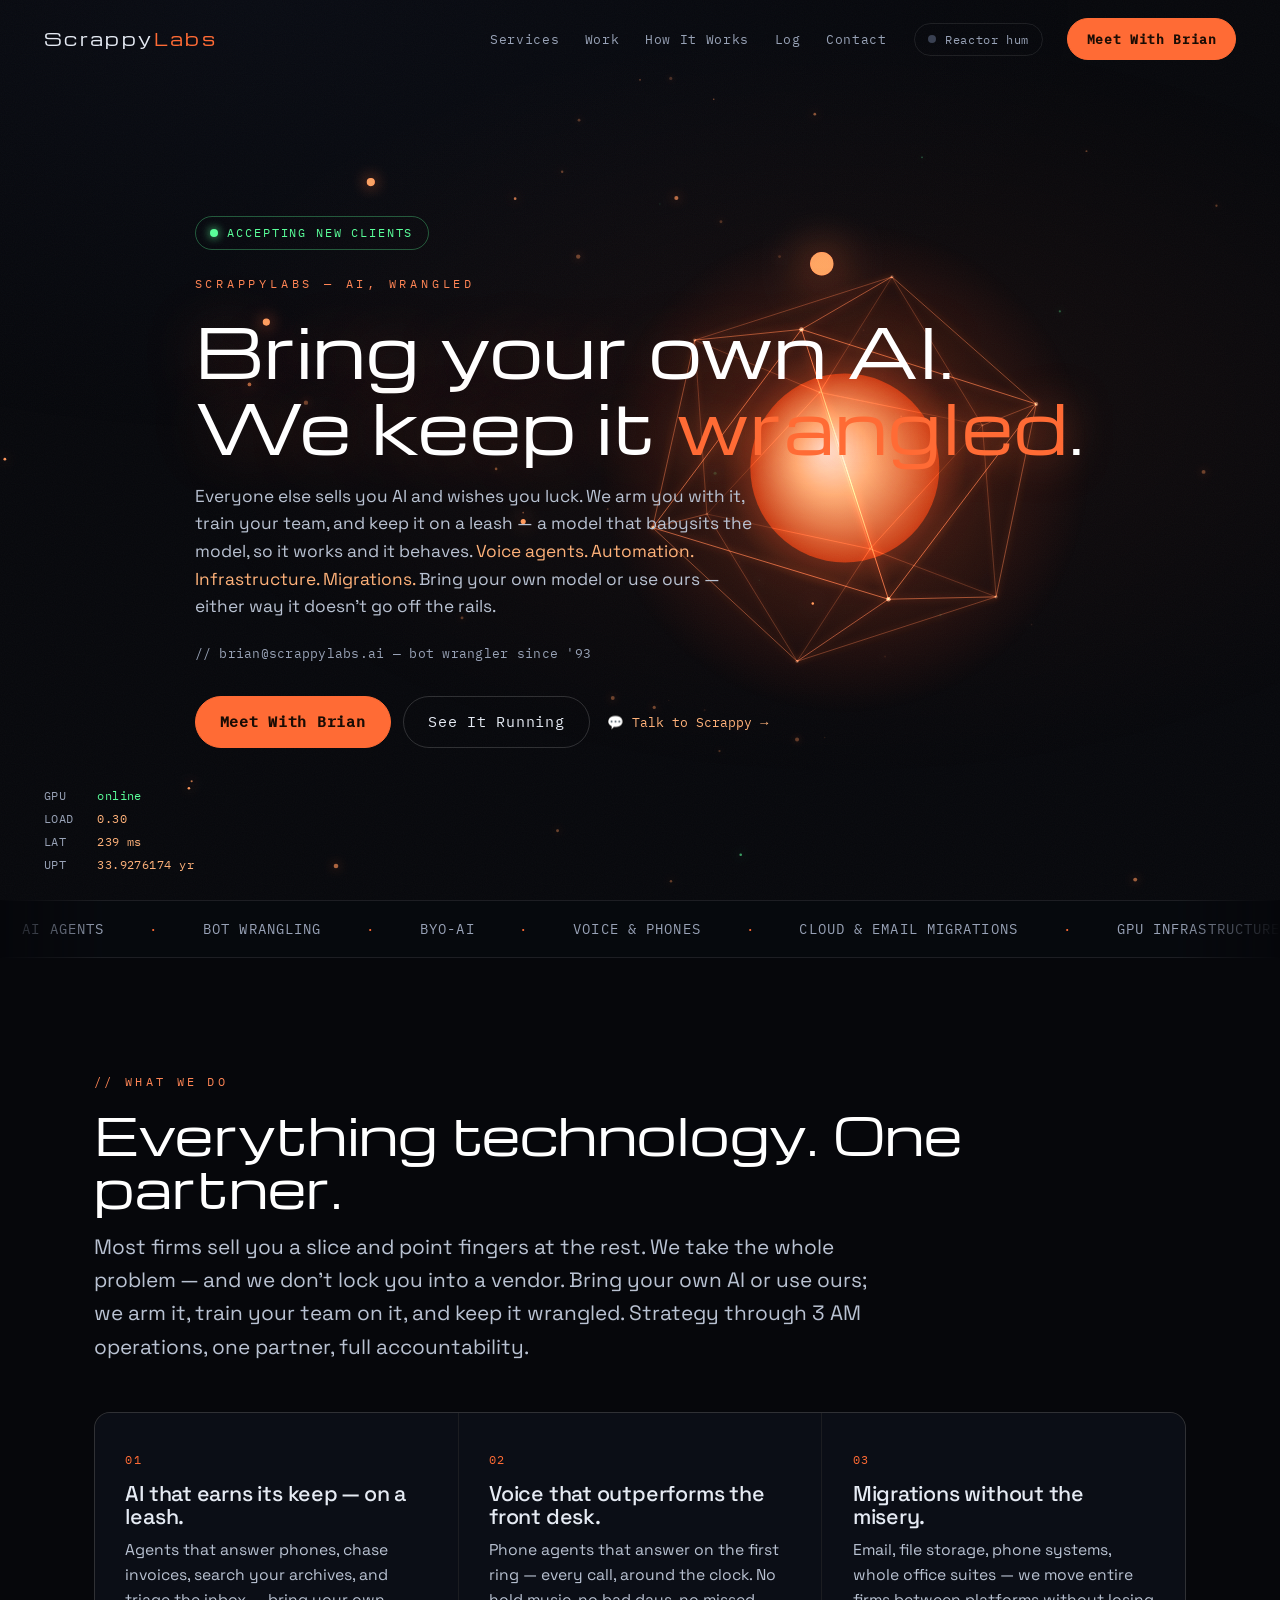
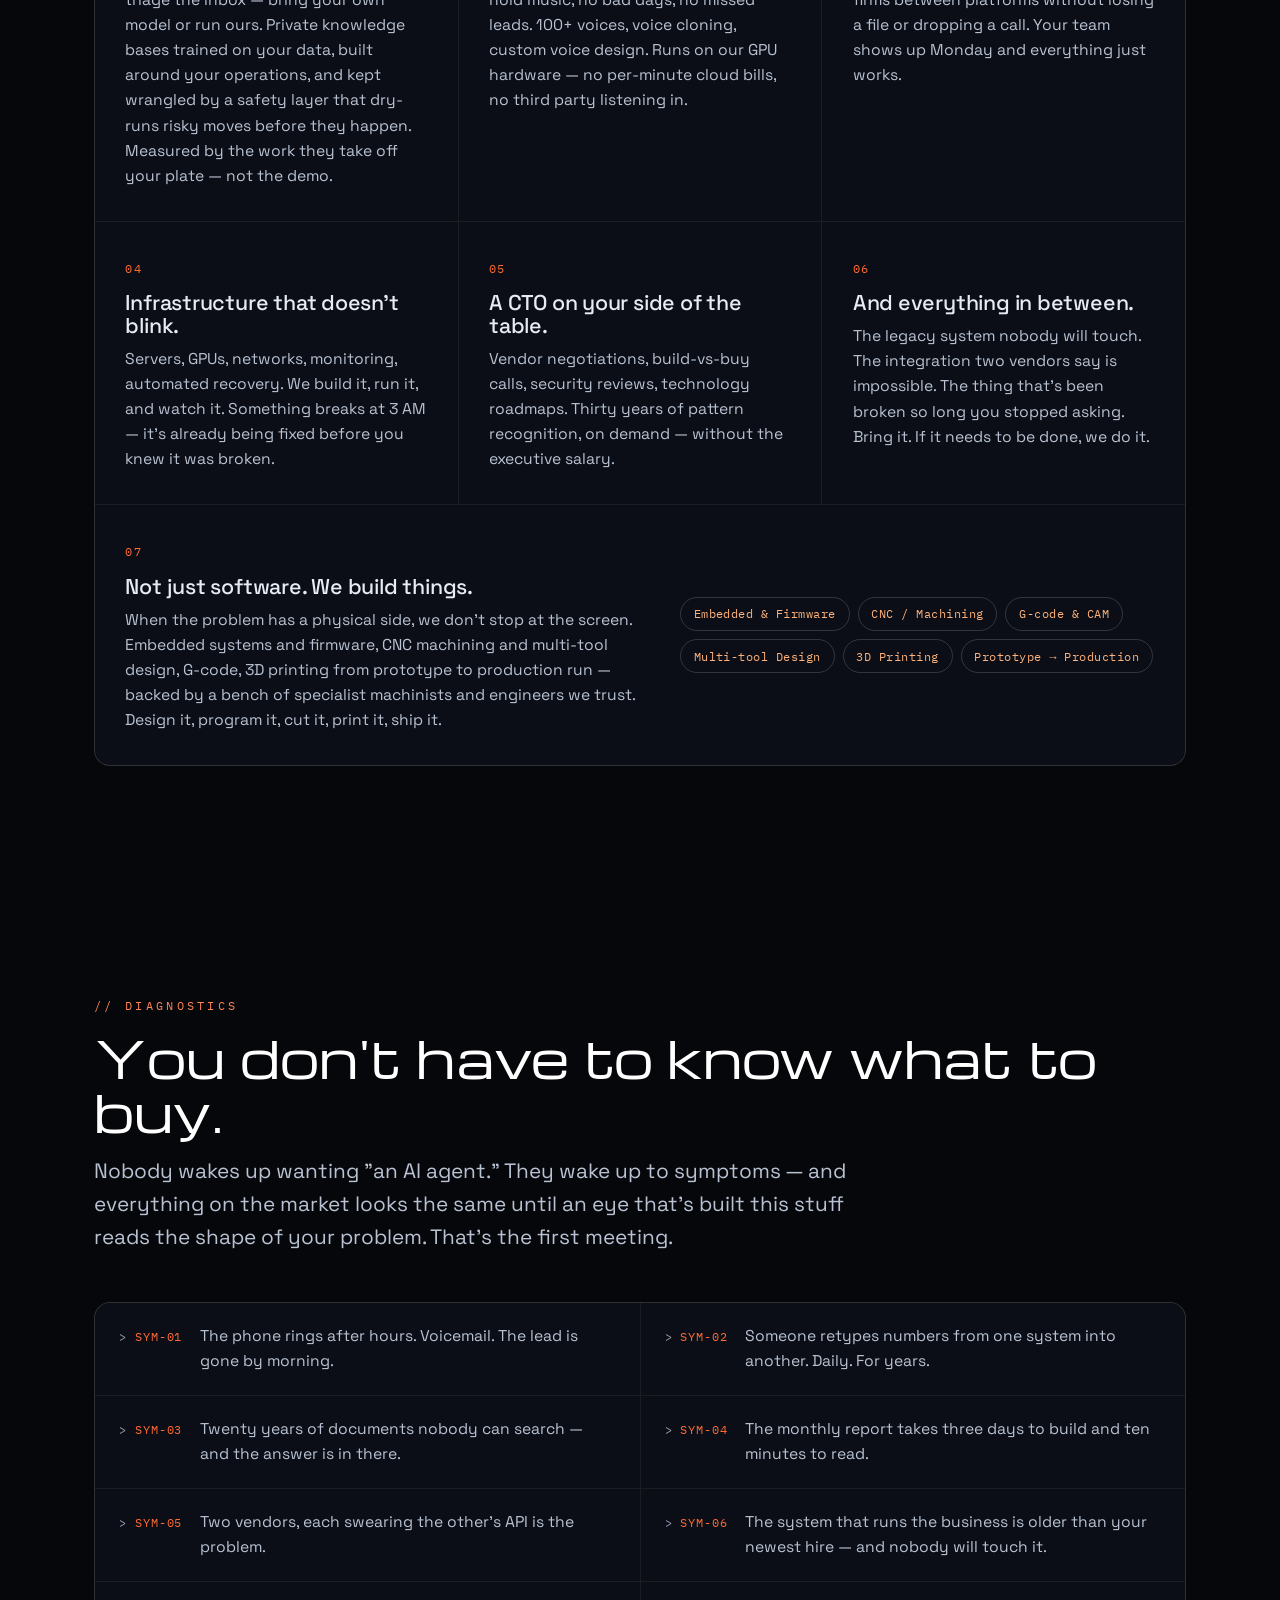
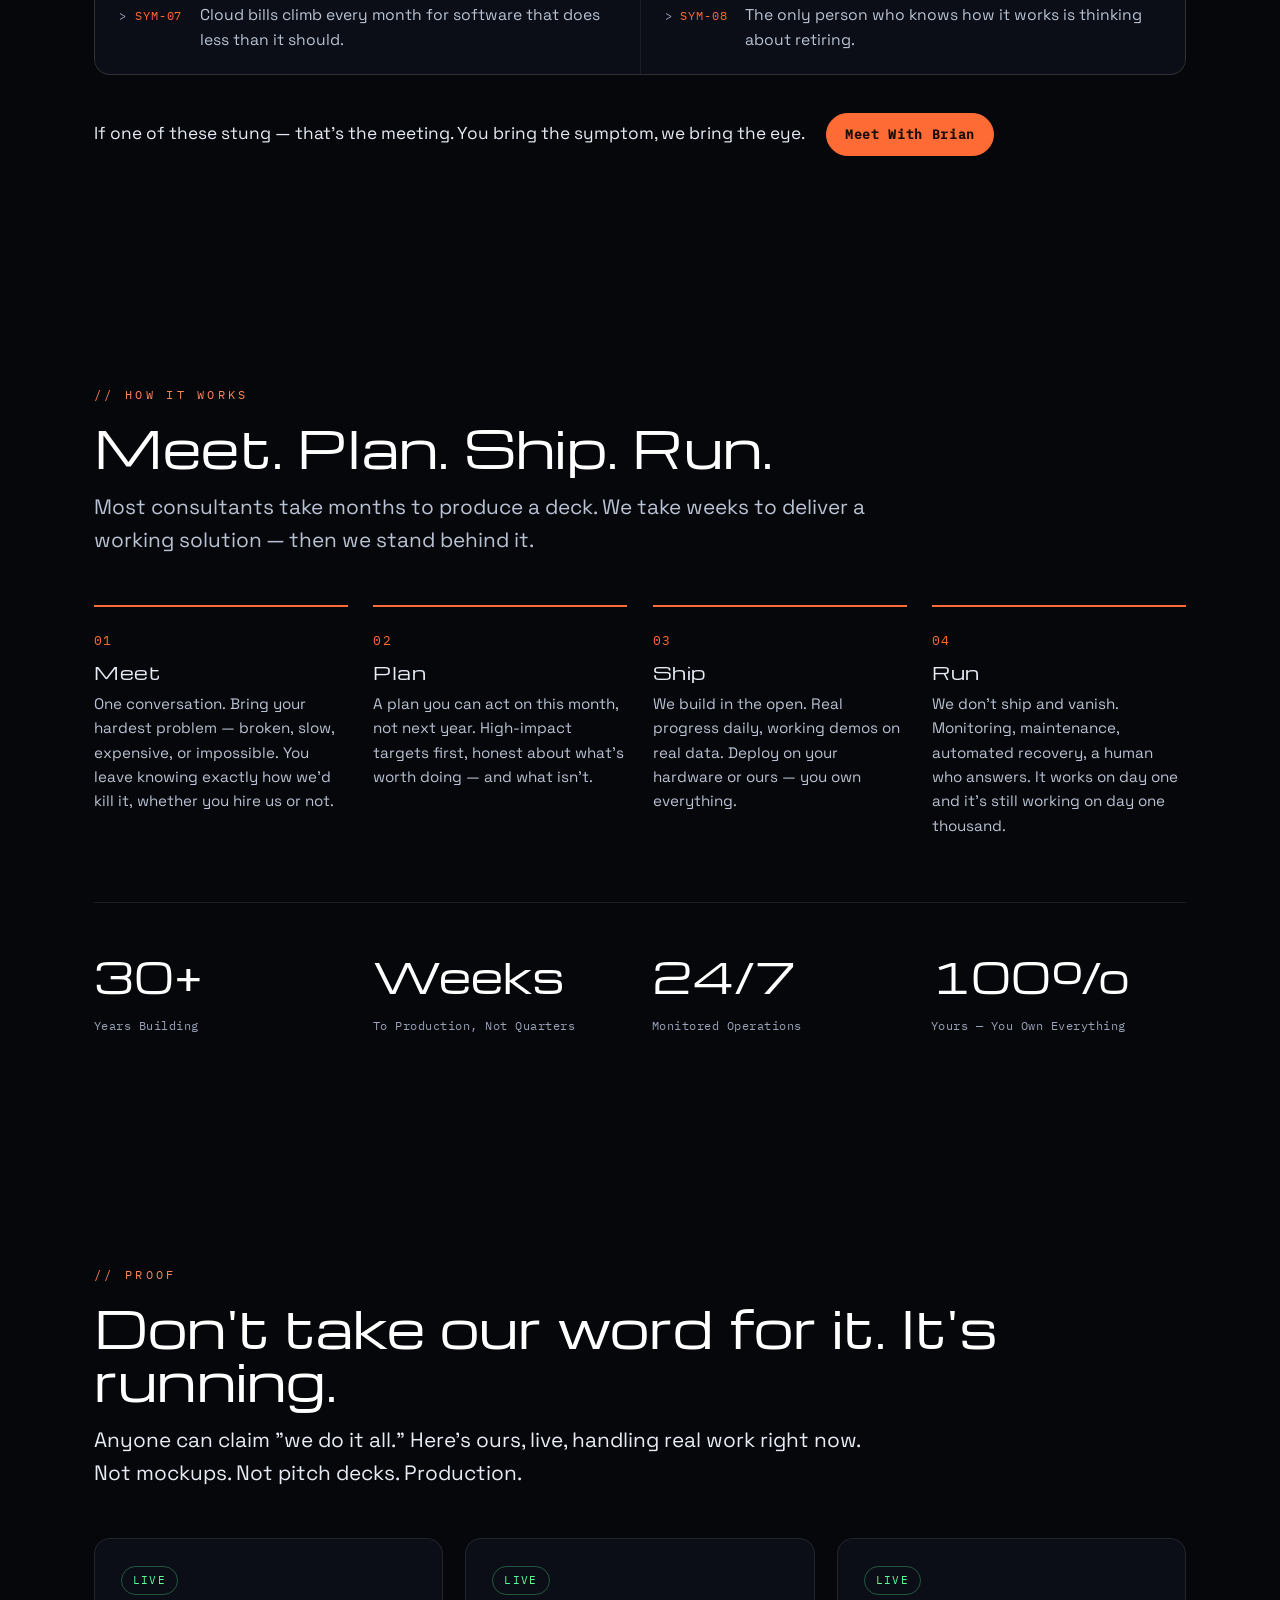
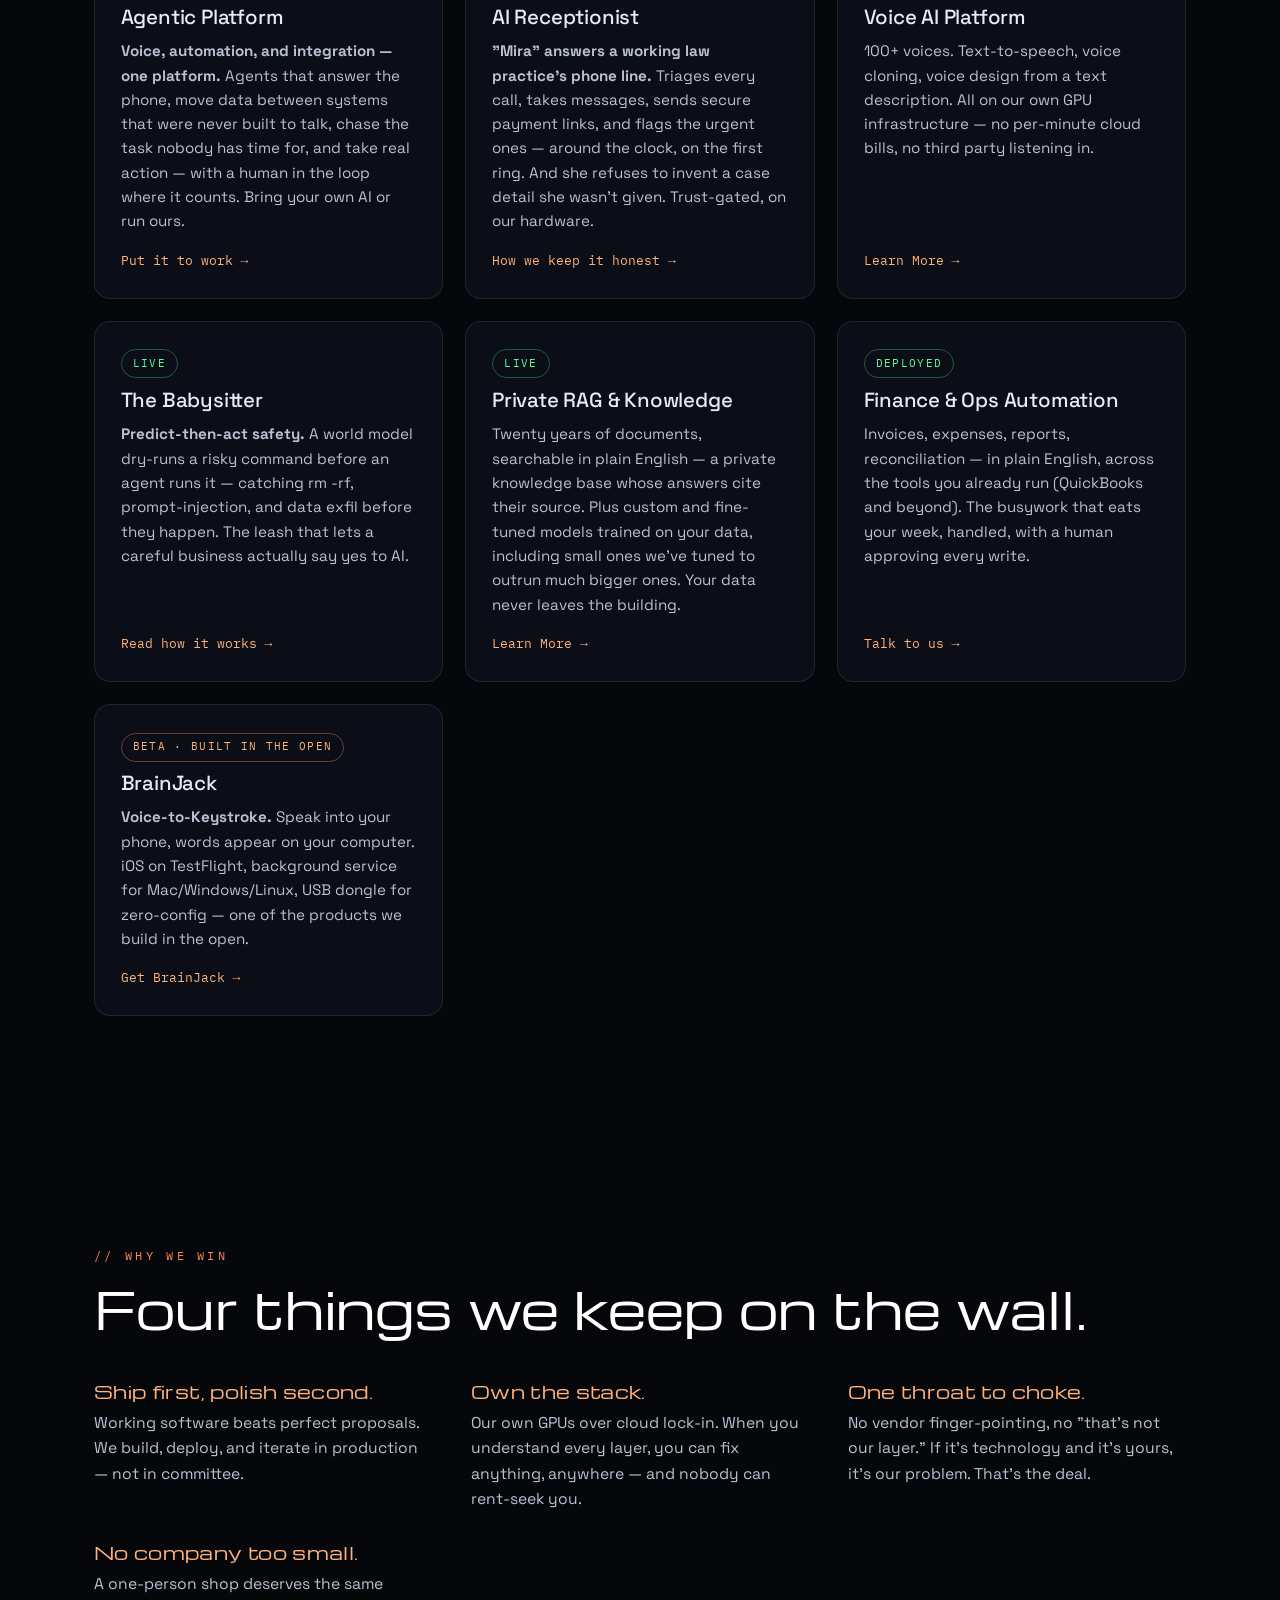
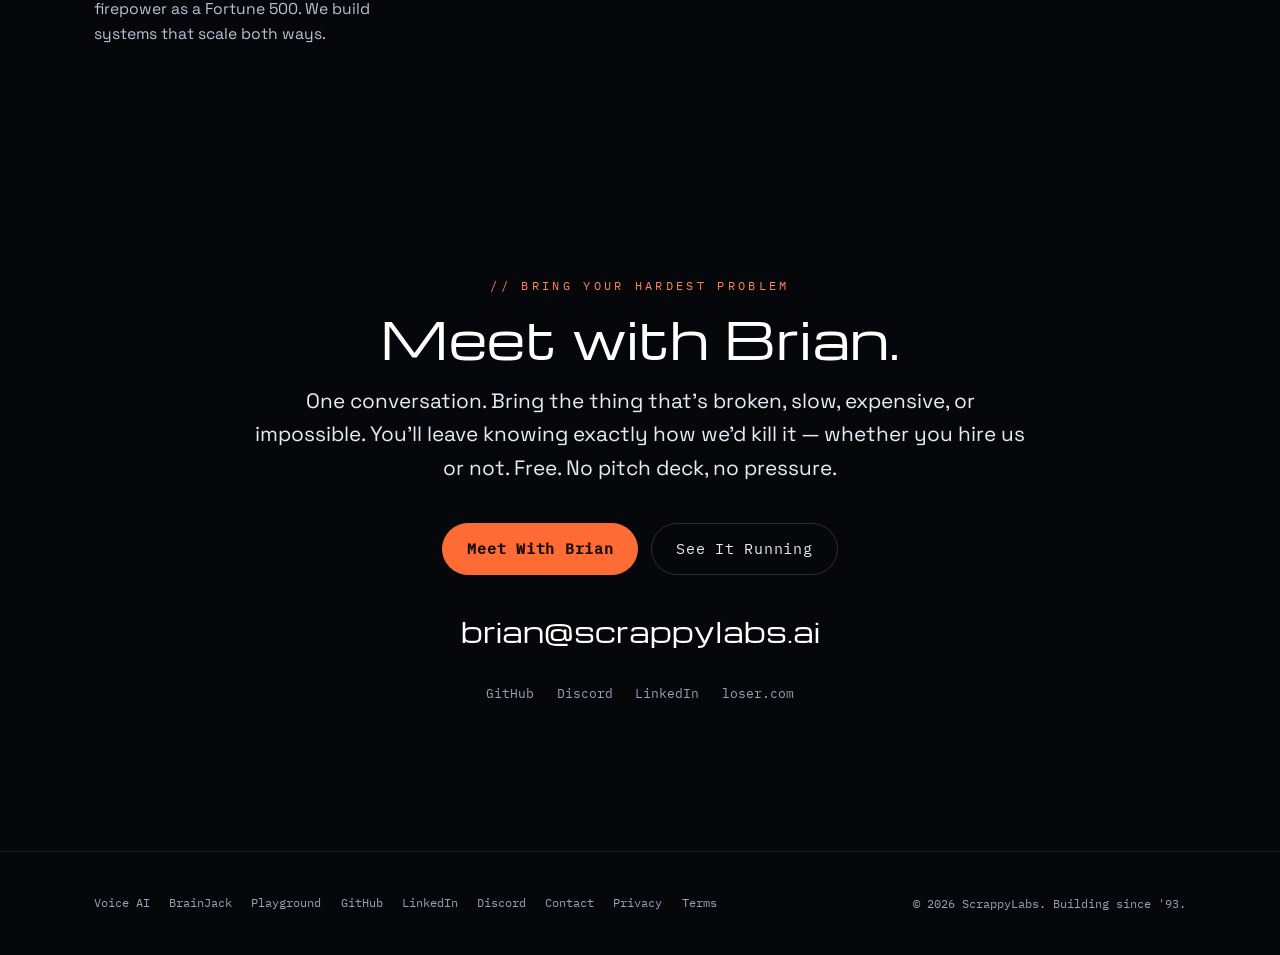
==== commit fcd52720: "Fold Scrappy rep into the site: same-origin /scrappy (no more try. bounce) Serve the rep natively at" ====
--- a/index.html
+++ b/index.html
@@ -69,7 +69,7 @@
       <div class="hero-actions">
         <a class="btn btn-solid btn-lg" href="mailto:brian@scrappylabs.ai">Meet With Brian</a>
         <a class="btn btn-lg" href="#work">See It Running</a>
-        <a class="talk" href="https://try.scrappylabs.ai/">💬 Chat with Scrappy →</a>
+        <a class="talk" href="/scrappy">💬 Talk to Scrappy →</a>
       </div>
     </div>
   </section>
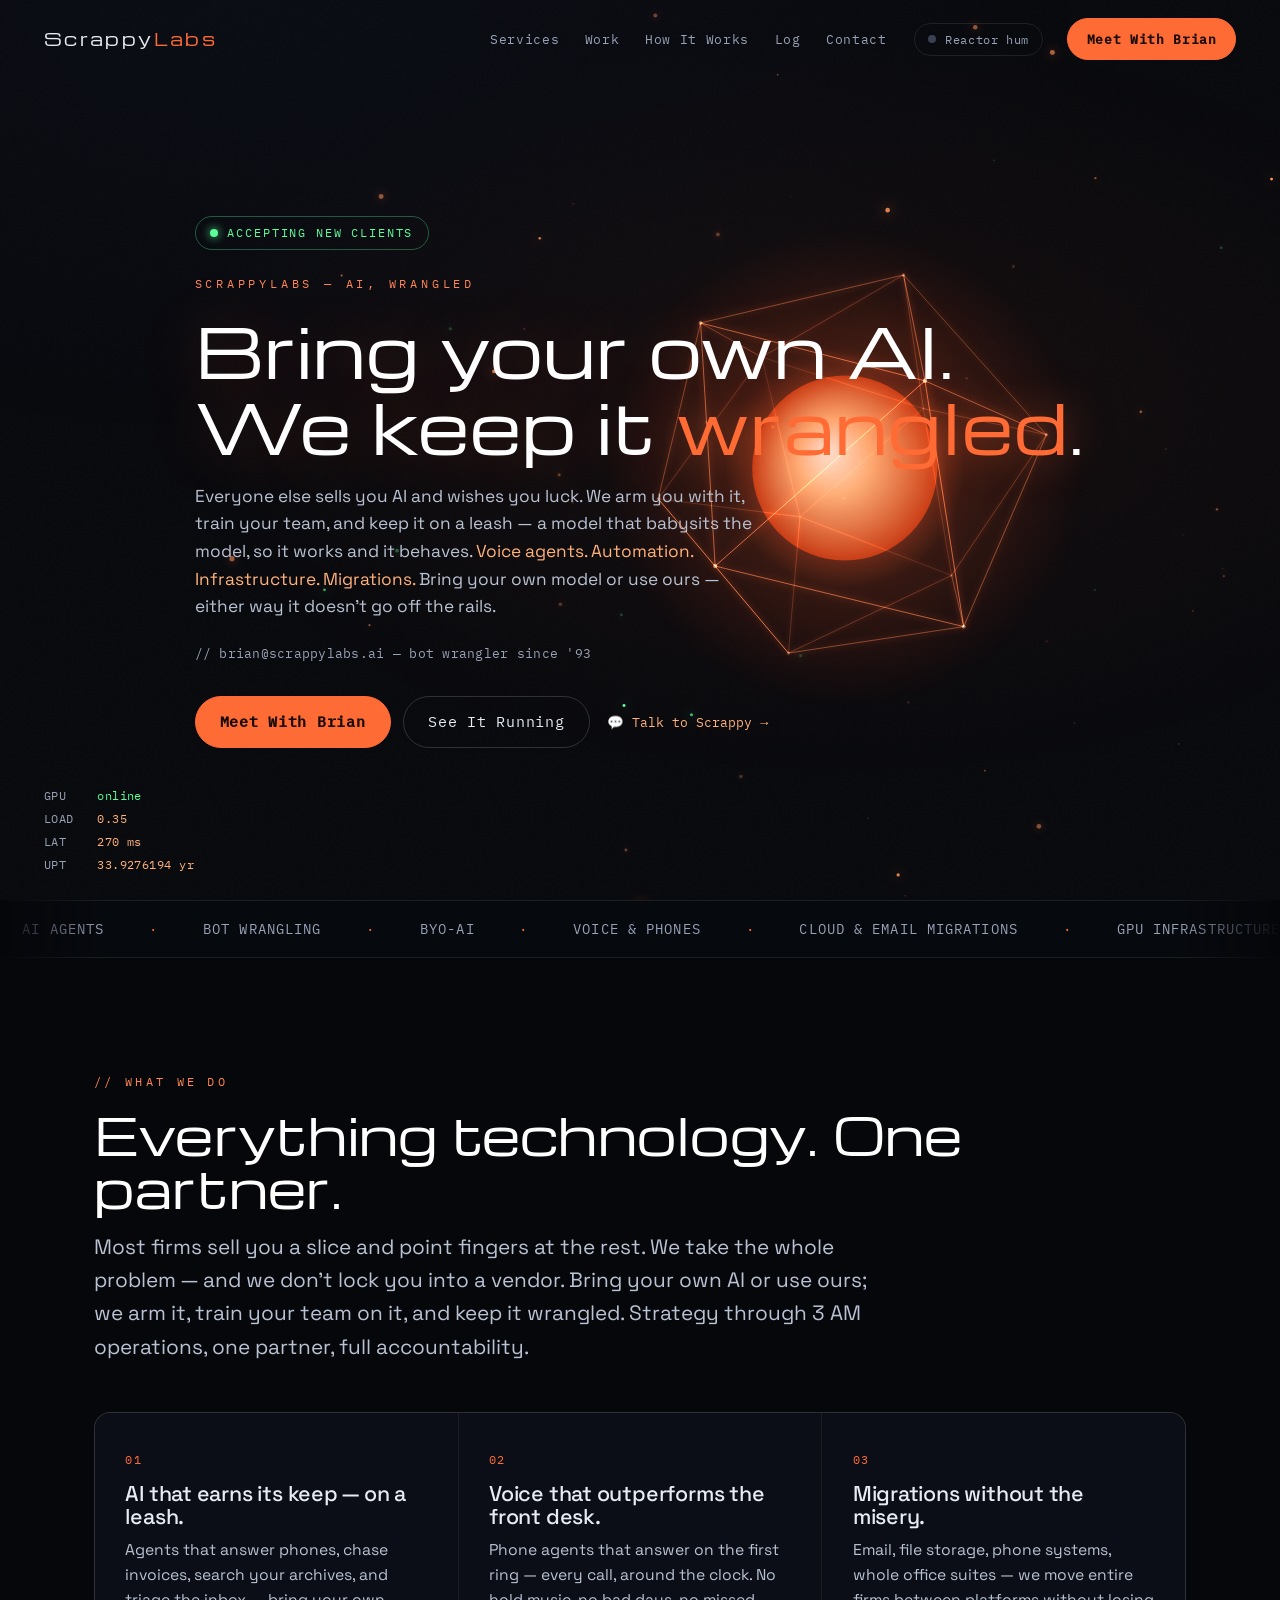
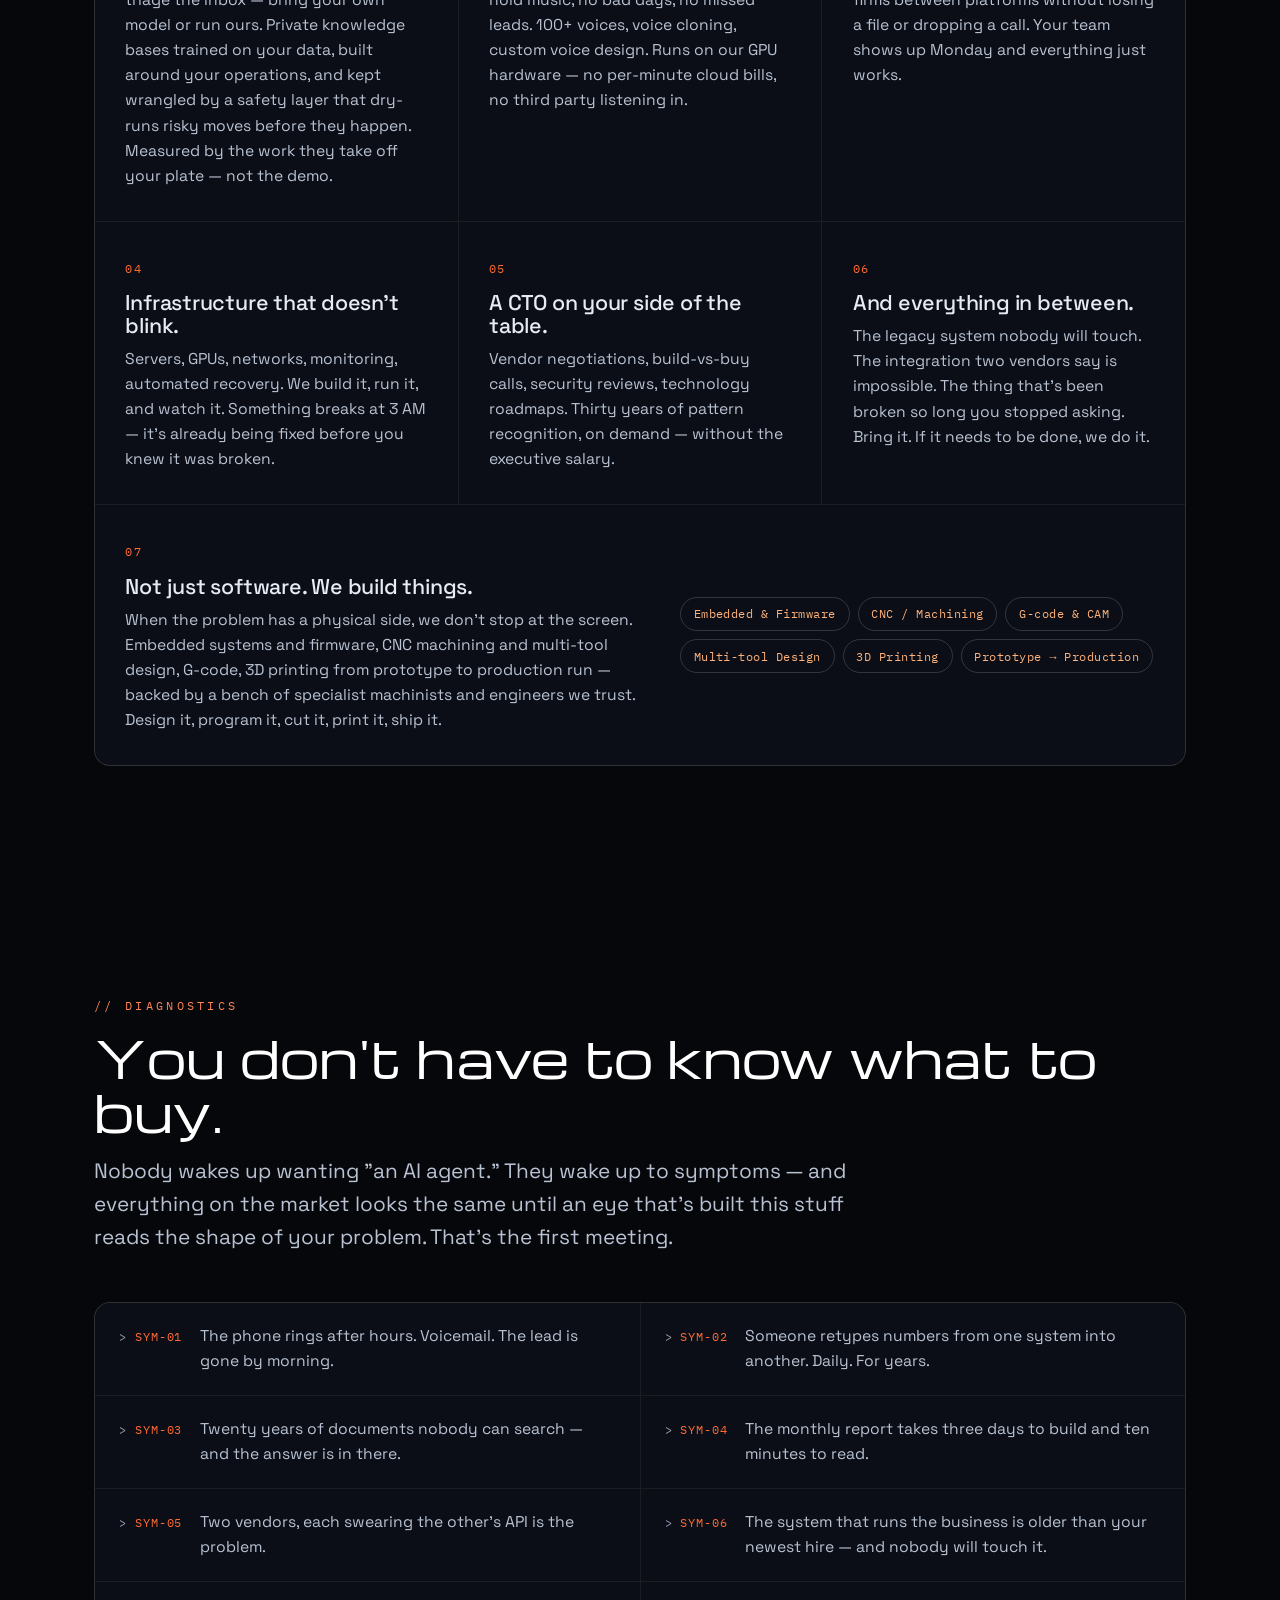
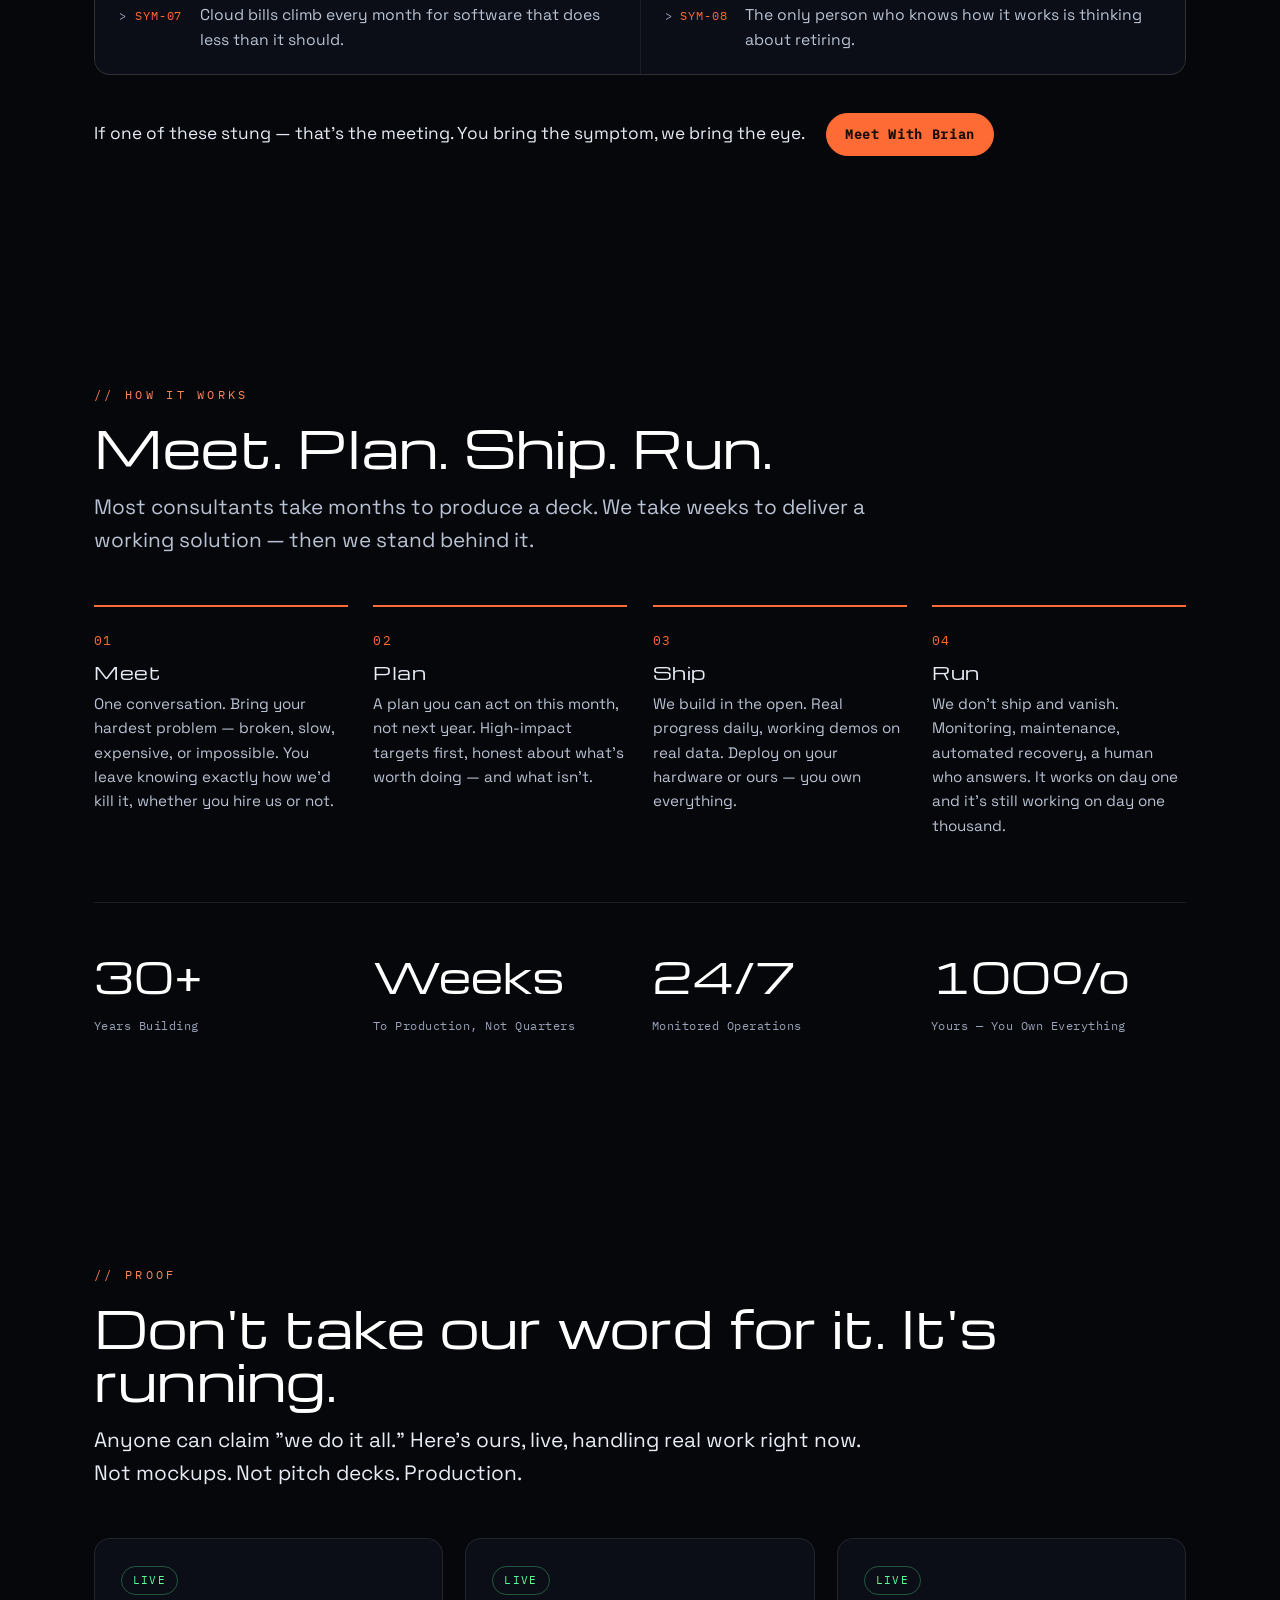
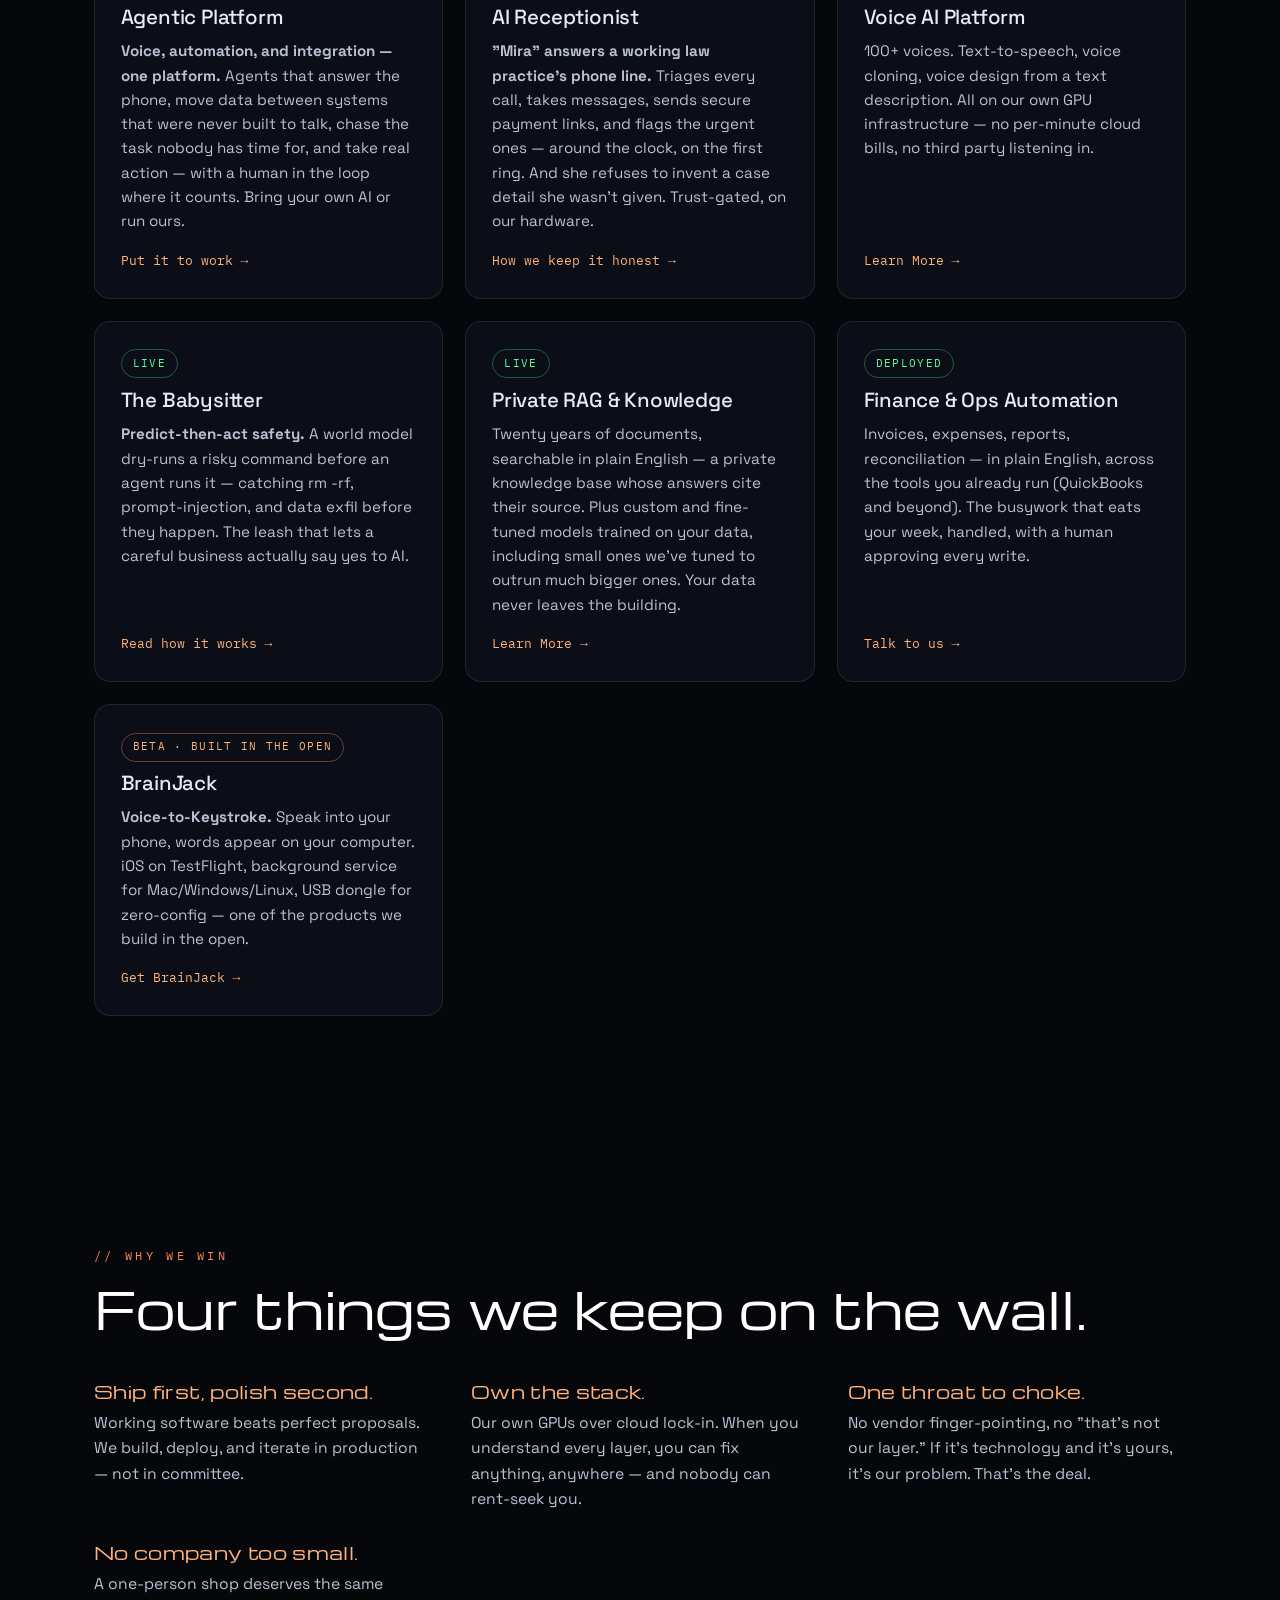
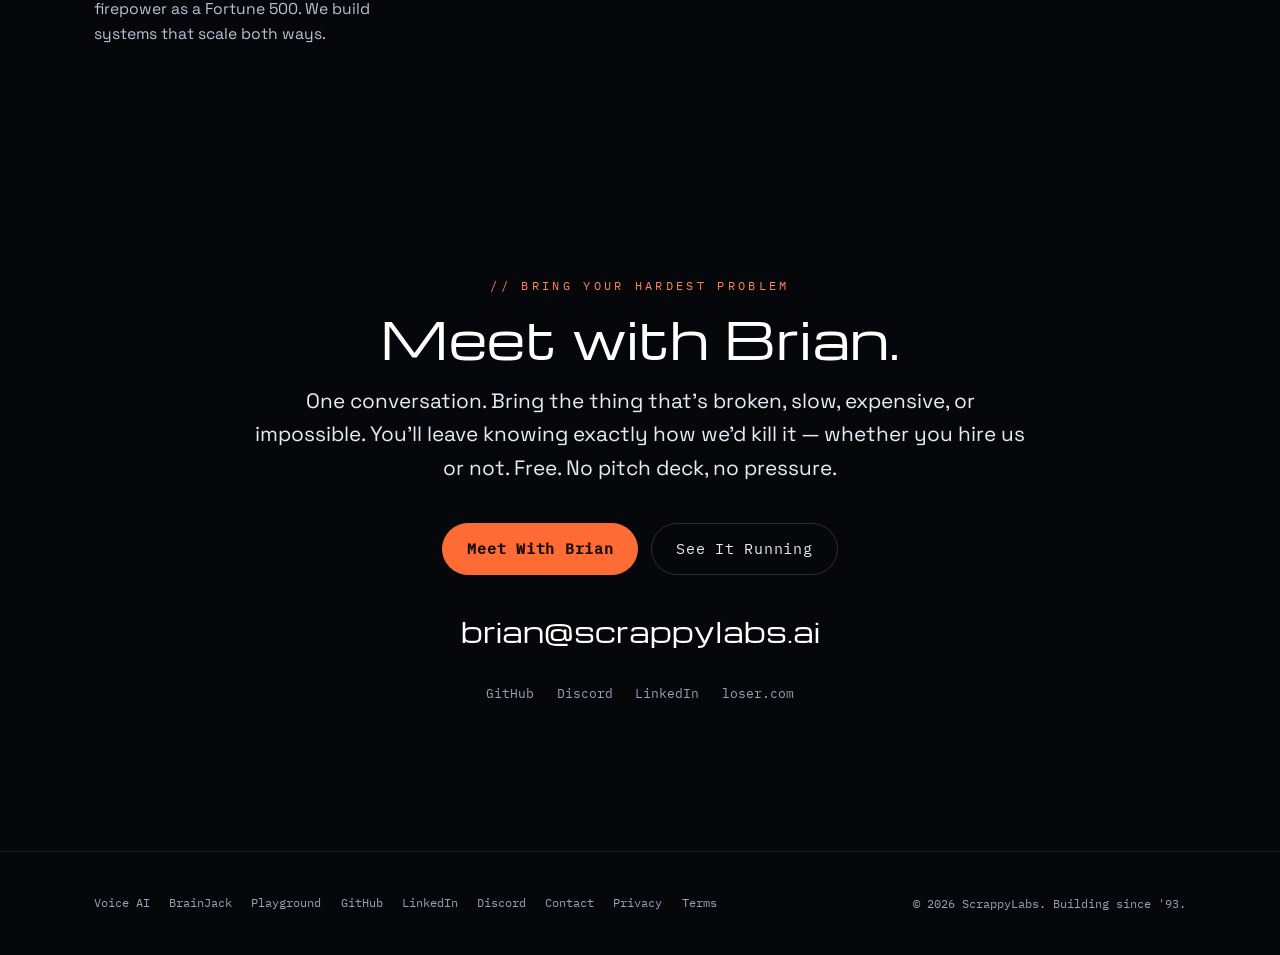
==== commit 1f05d0af: "Inject <base href=/scrappy/> so bare /scrappy loads; CTA -> /scrappy/ CF normalizes /scrappy before " ====
--- a/index.html
+++ b/index.html
@@ -69,7 +69,7 @@
       <div class="hero-actions">
         <a class="btn btn-solid btn-lg" href="mailto:brian@scrappylabs.ai">Meet With Brian</a>
         <a class="btn btn-lg" href="#work">See It Running</a>
-        <a class="talk" href="/scrappy">💬 Talk to Scrappy →</a>
+        <a class="talk" href="/scrappy/">💬 Talk to Scrappy →</a>
       </div>
     </div>
   </section>
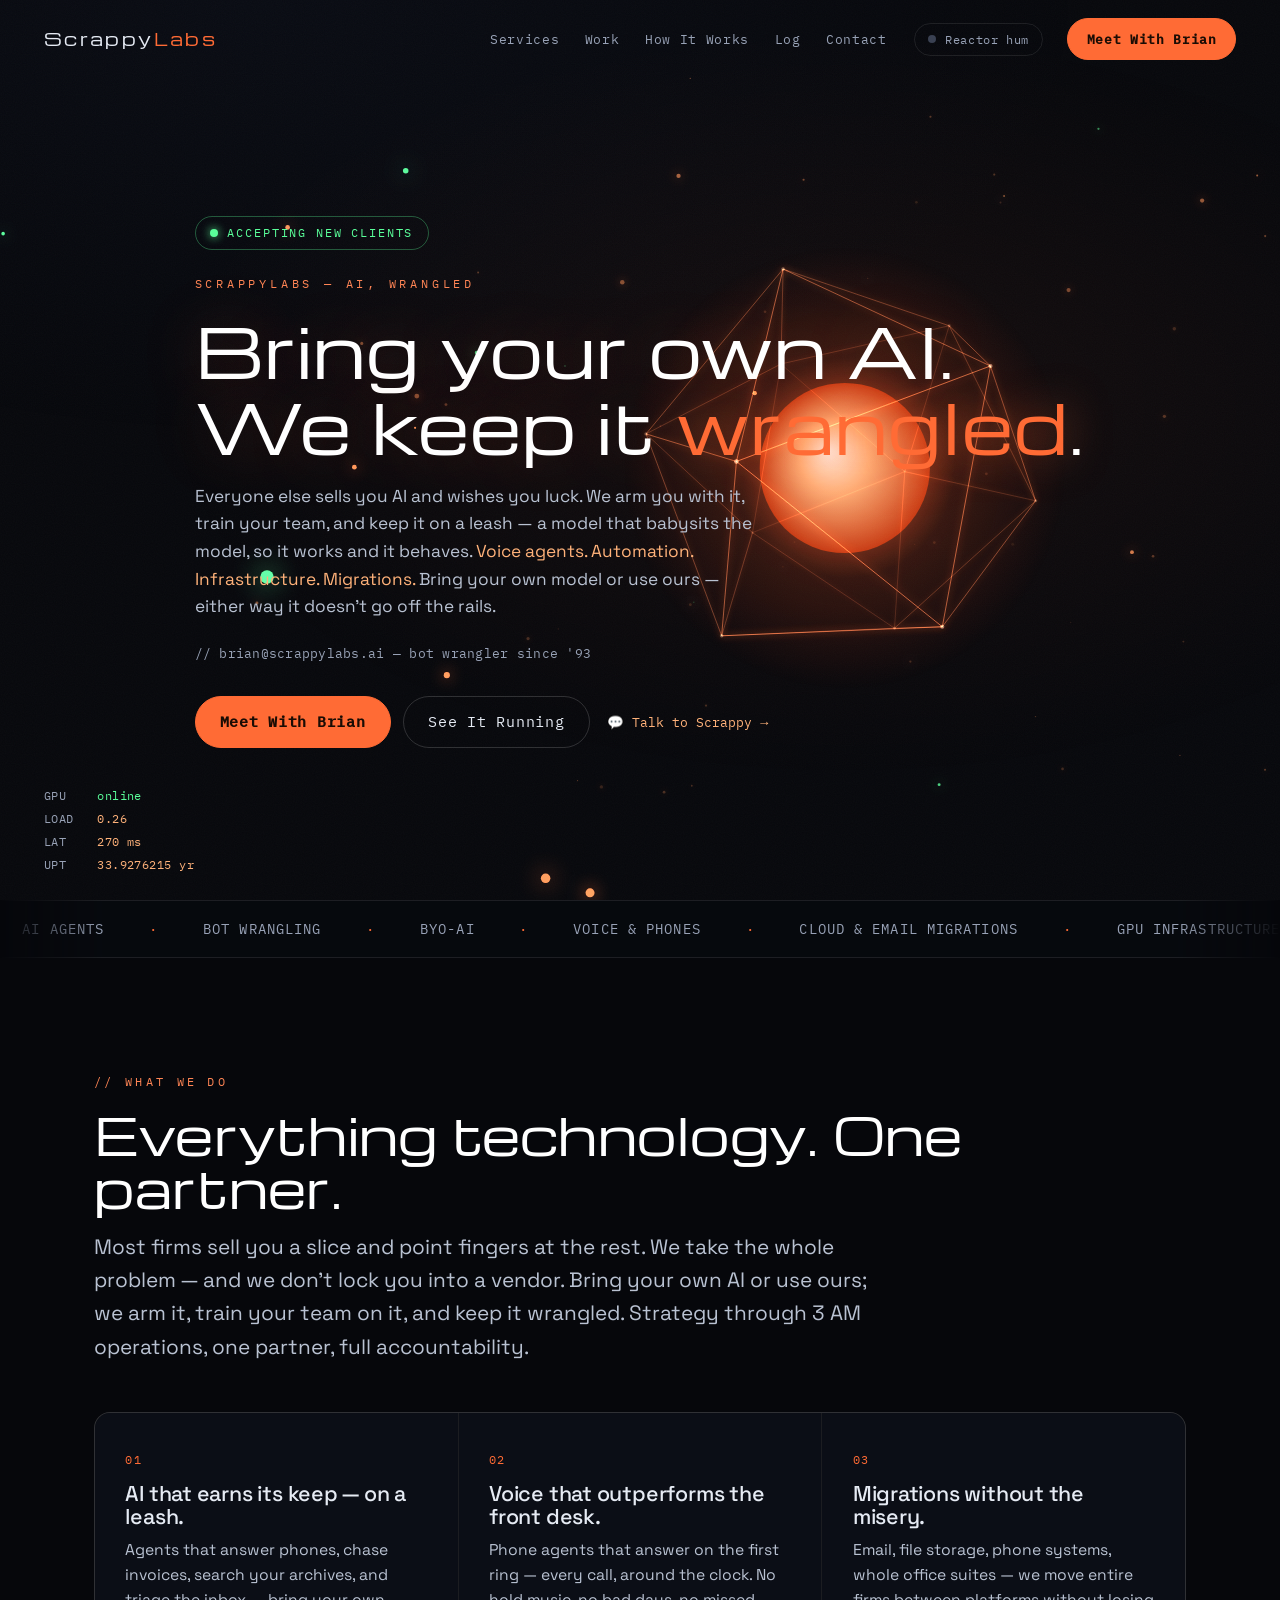
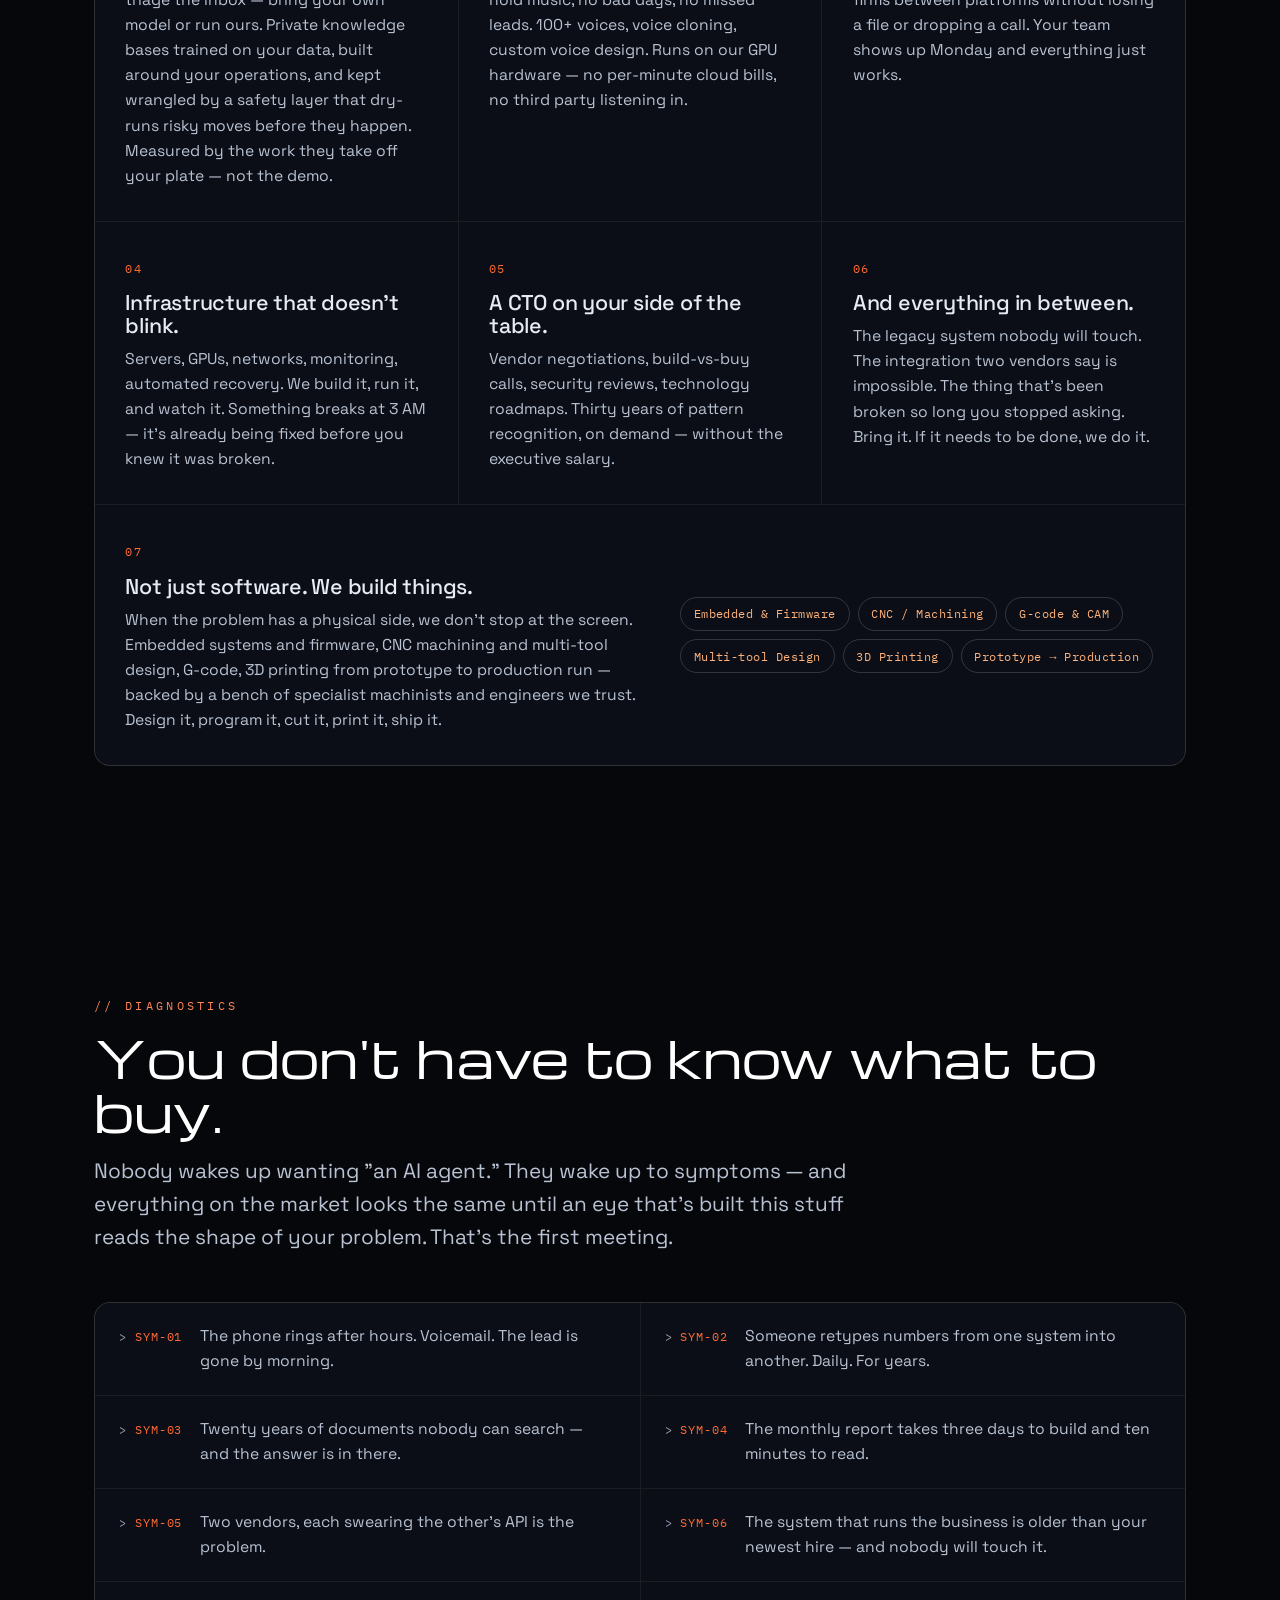
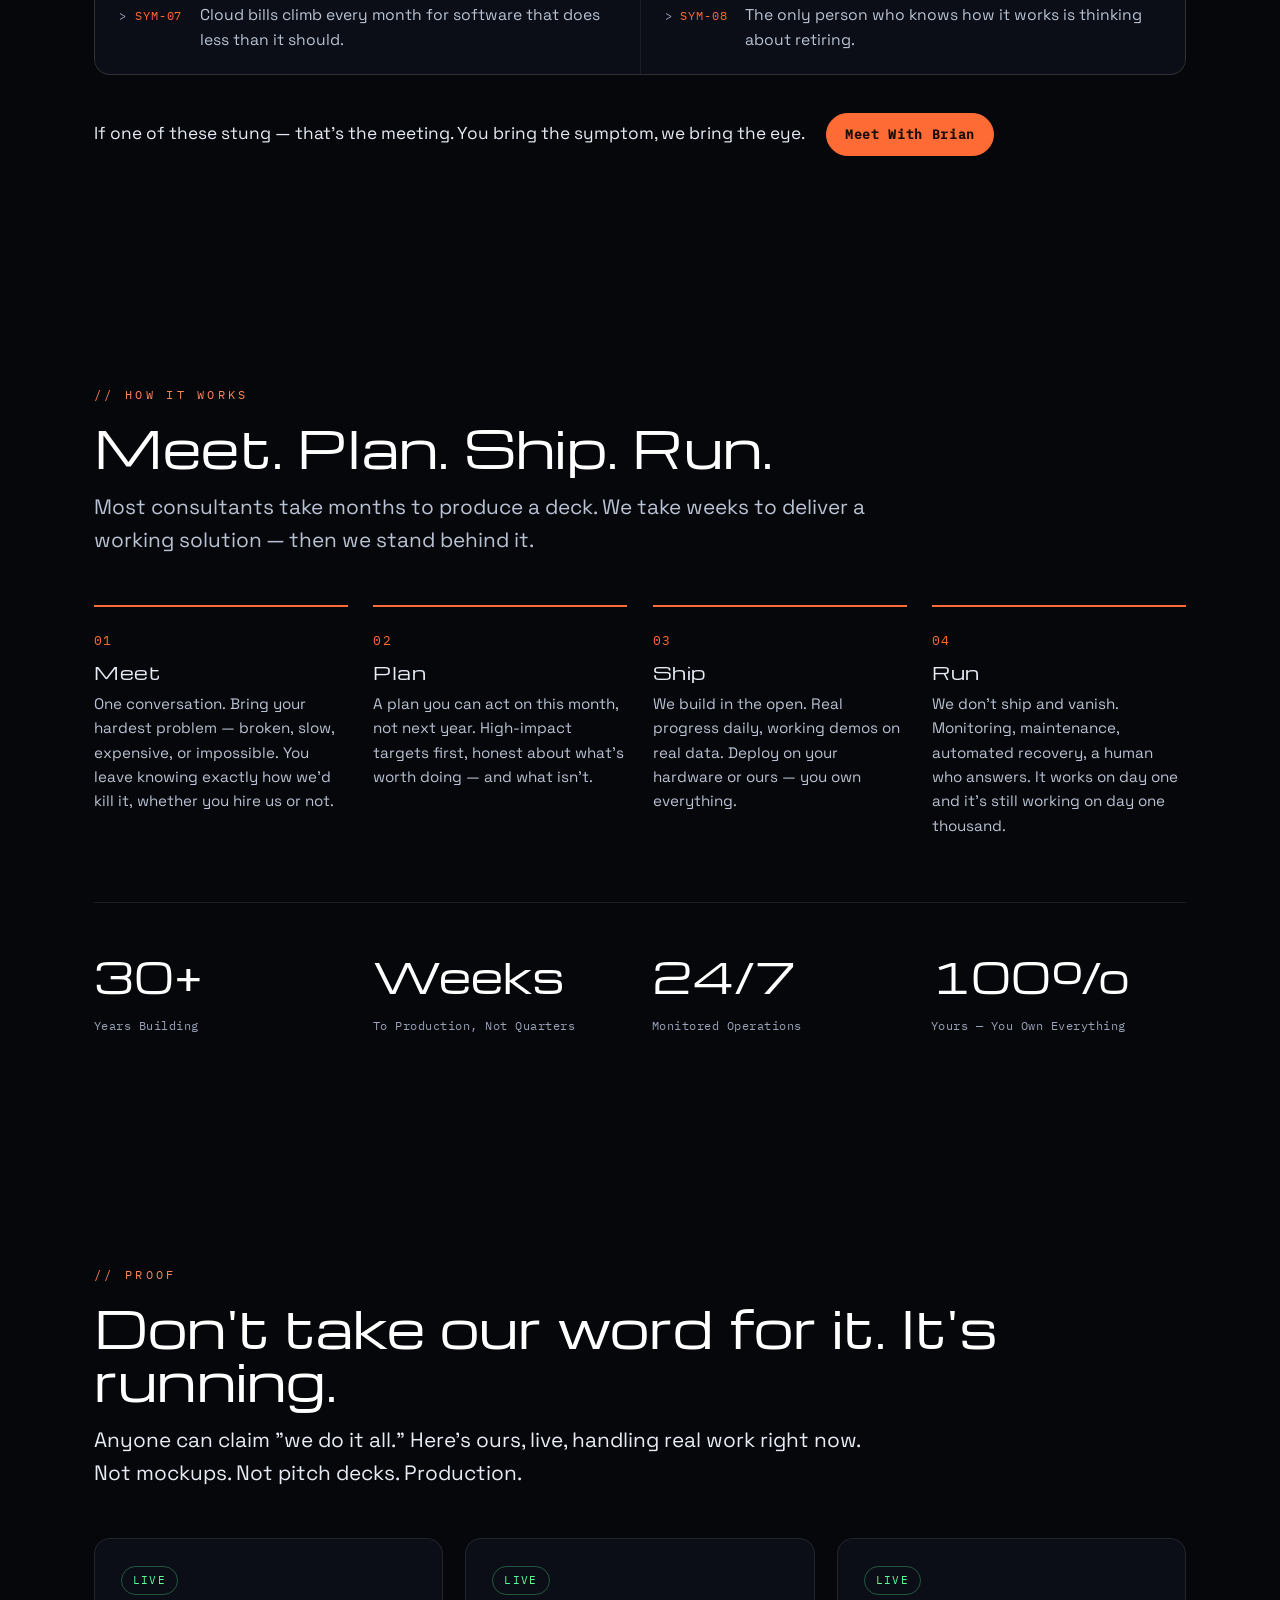
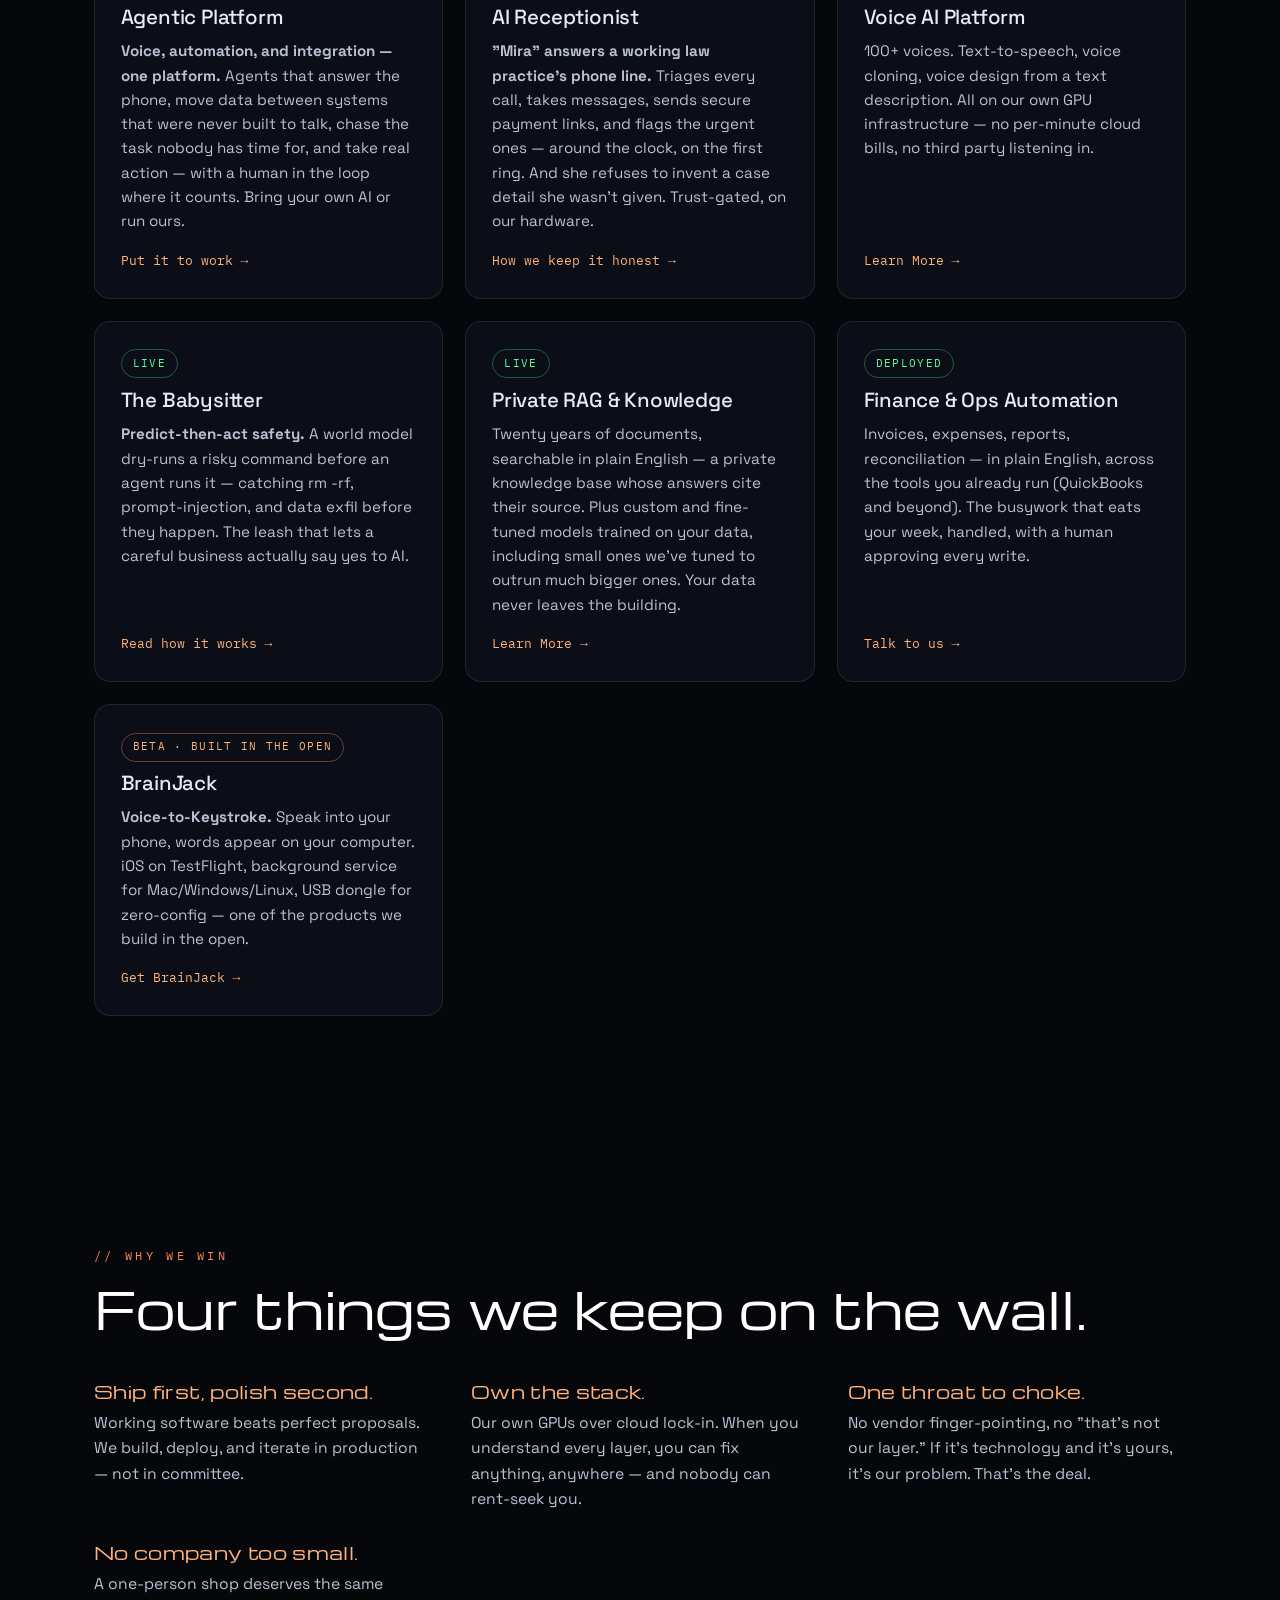
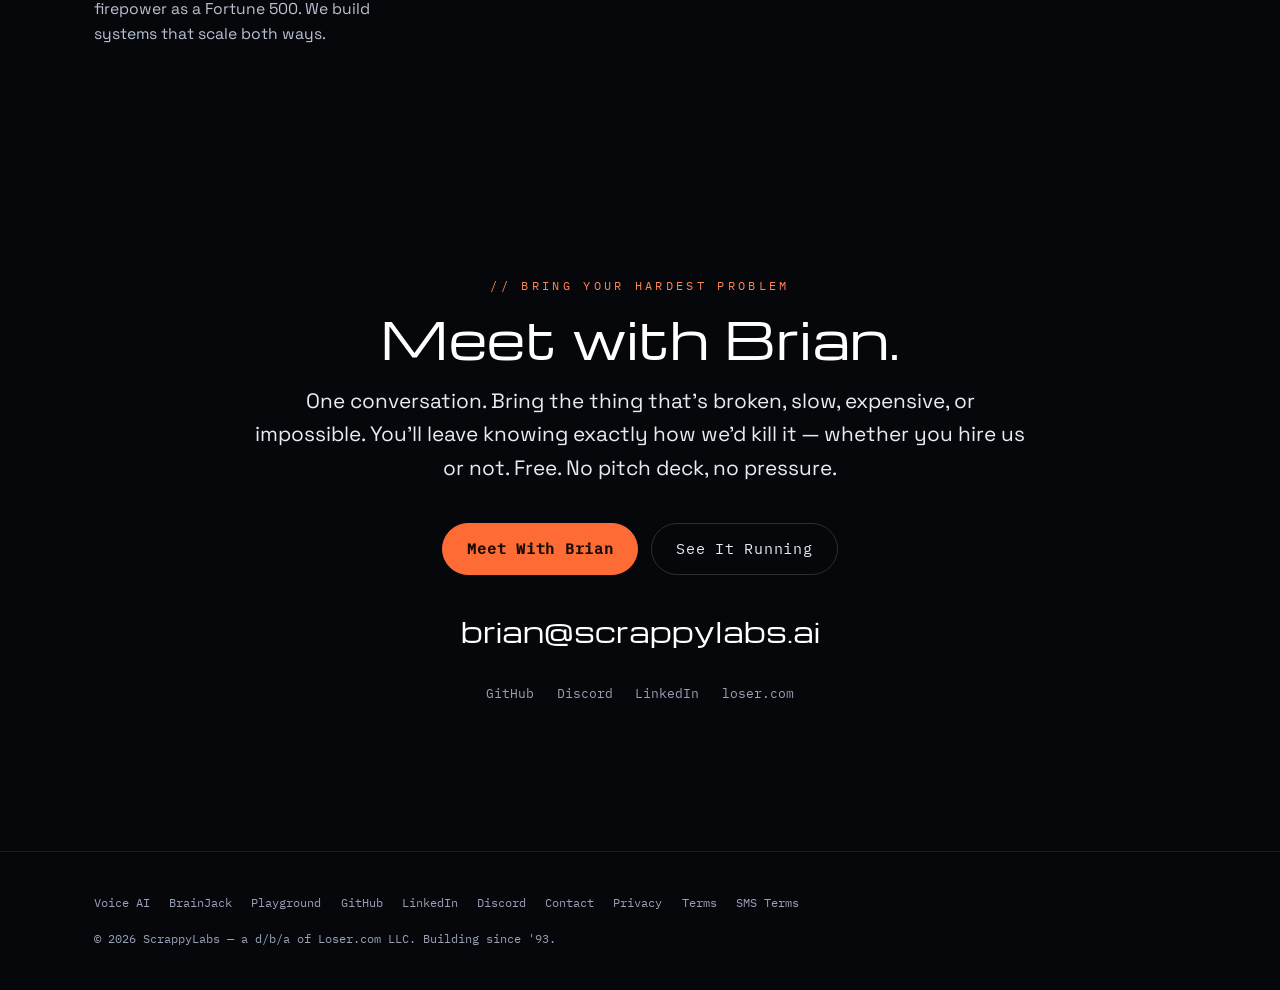
==== commit 0c23972d: "Legal/compliance: ScrappyLabs d/b/a disclosure, privacy update, SMS Terms page - Declare ScrappyLabs" ====
--- a/index.html
+++ b/index.html
@@ -281,8 +281,9 @@
       <a href="mailto:brian@scrappylabs.ai">Contact</a>
       <a href="/privacy">Privacy</a>
       <a href="/tos">Terms</a>
-    </div>
-    <small>© <span id="year">2026</span> ScrappyLabs. Building since '93.</small>
+      <a href="/sms">SMS Terms</a>
+    </div>
+    <small>© <span id="year">2026</span> ScrappyLabs — a d/b/a of Loser.com LLC. Building since '93.</small>
   </div>
 </footer>
 
